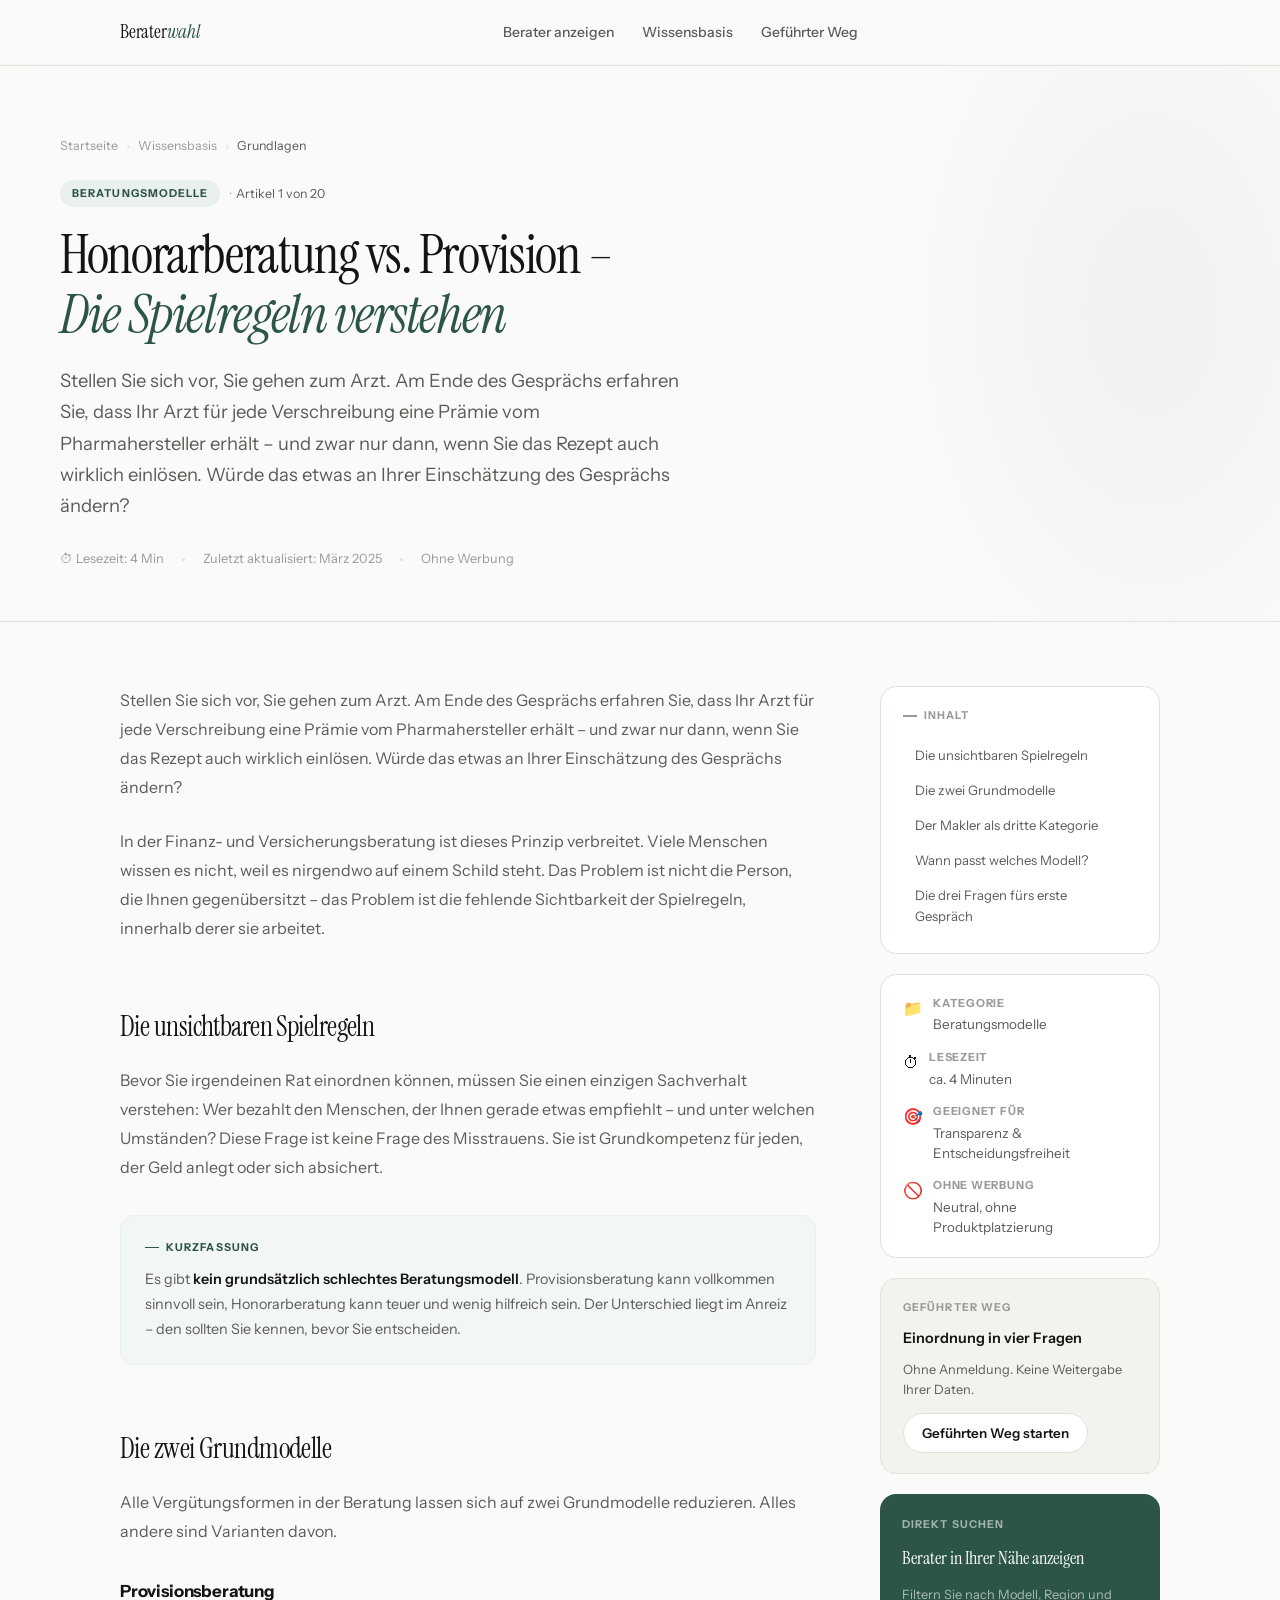
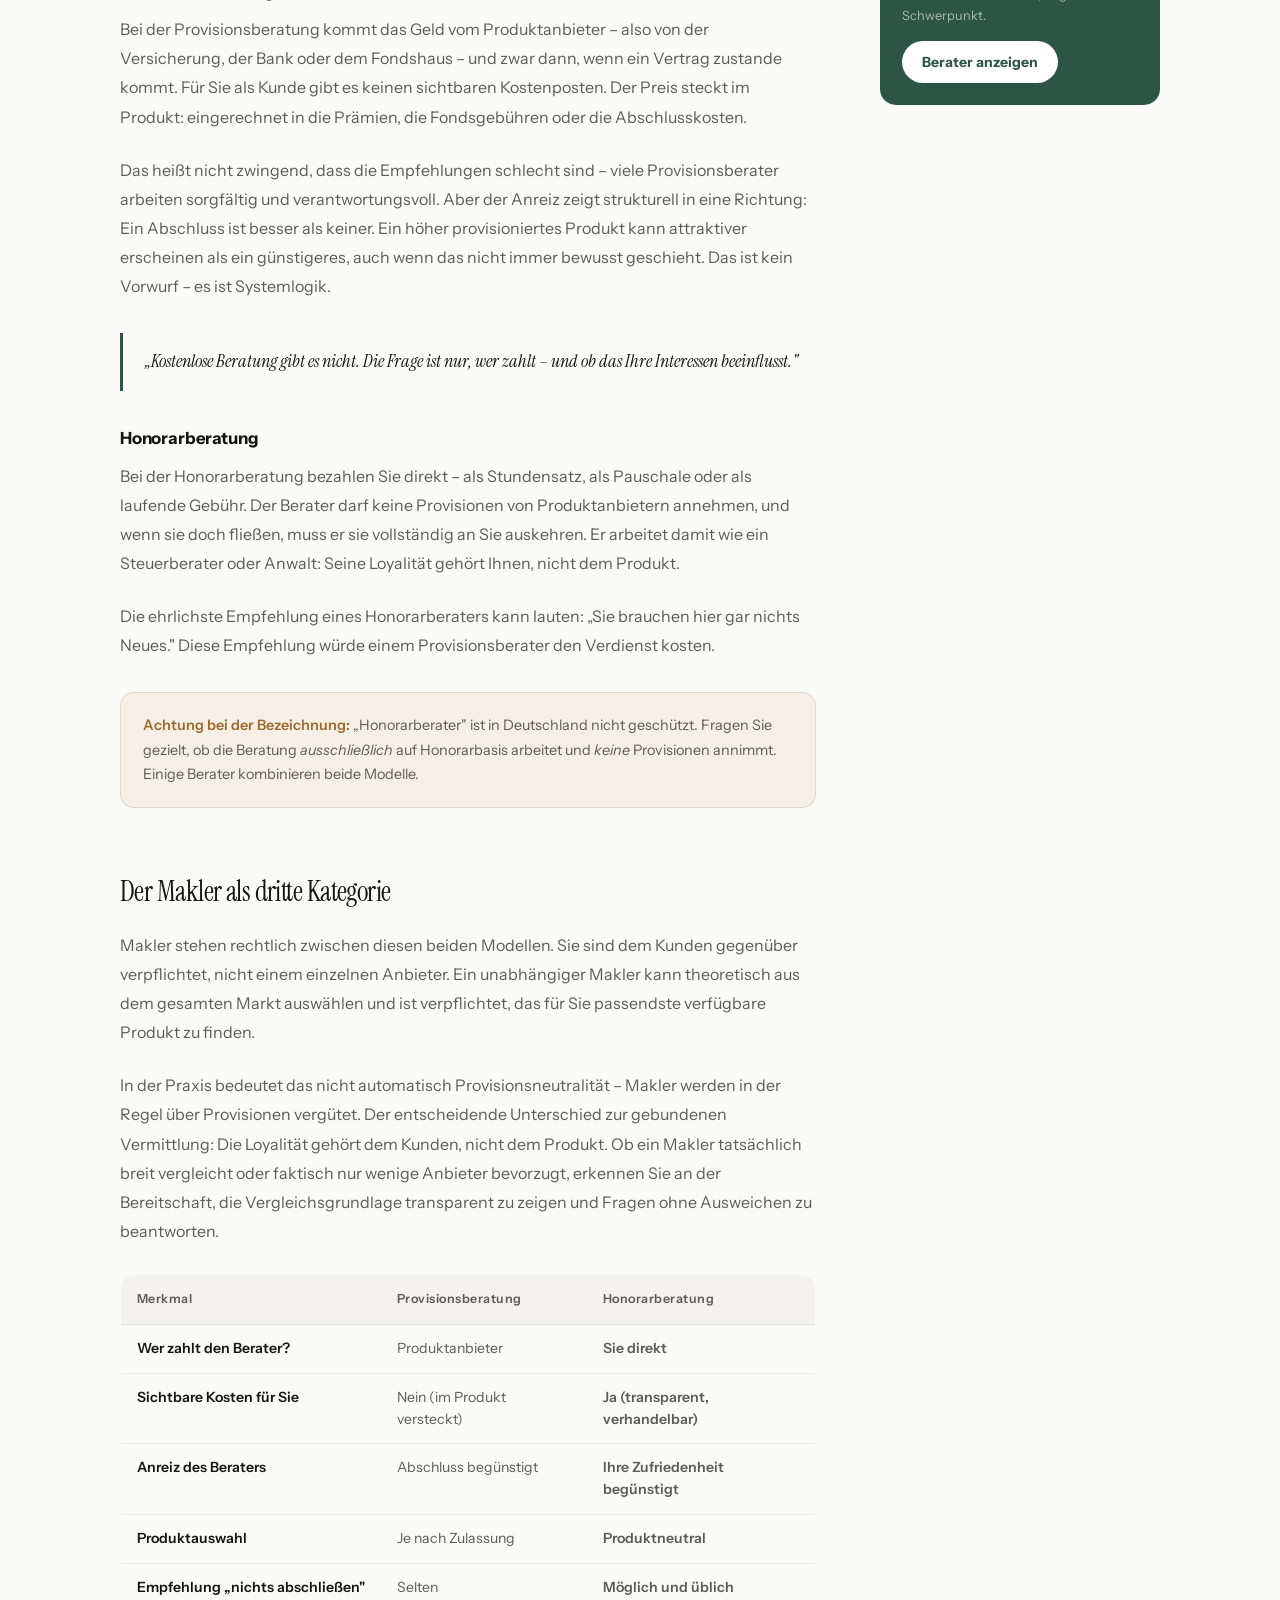
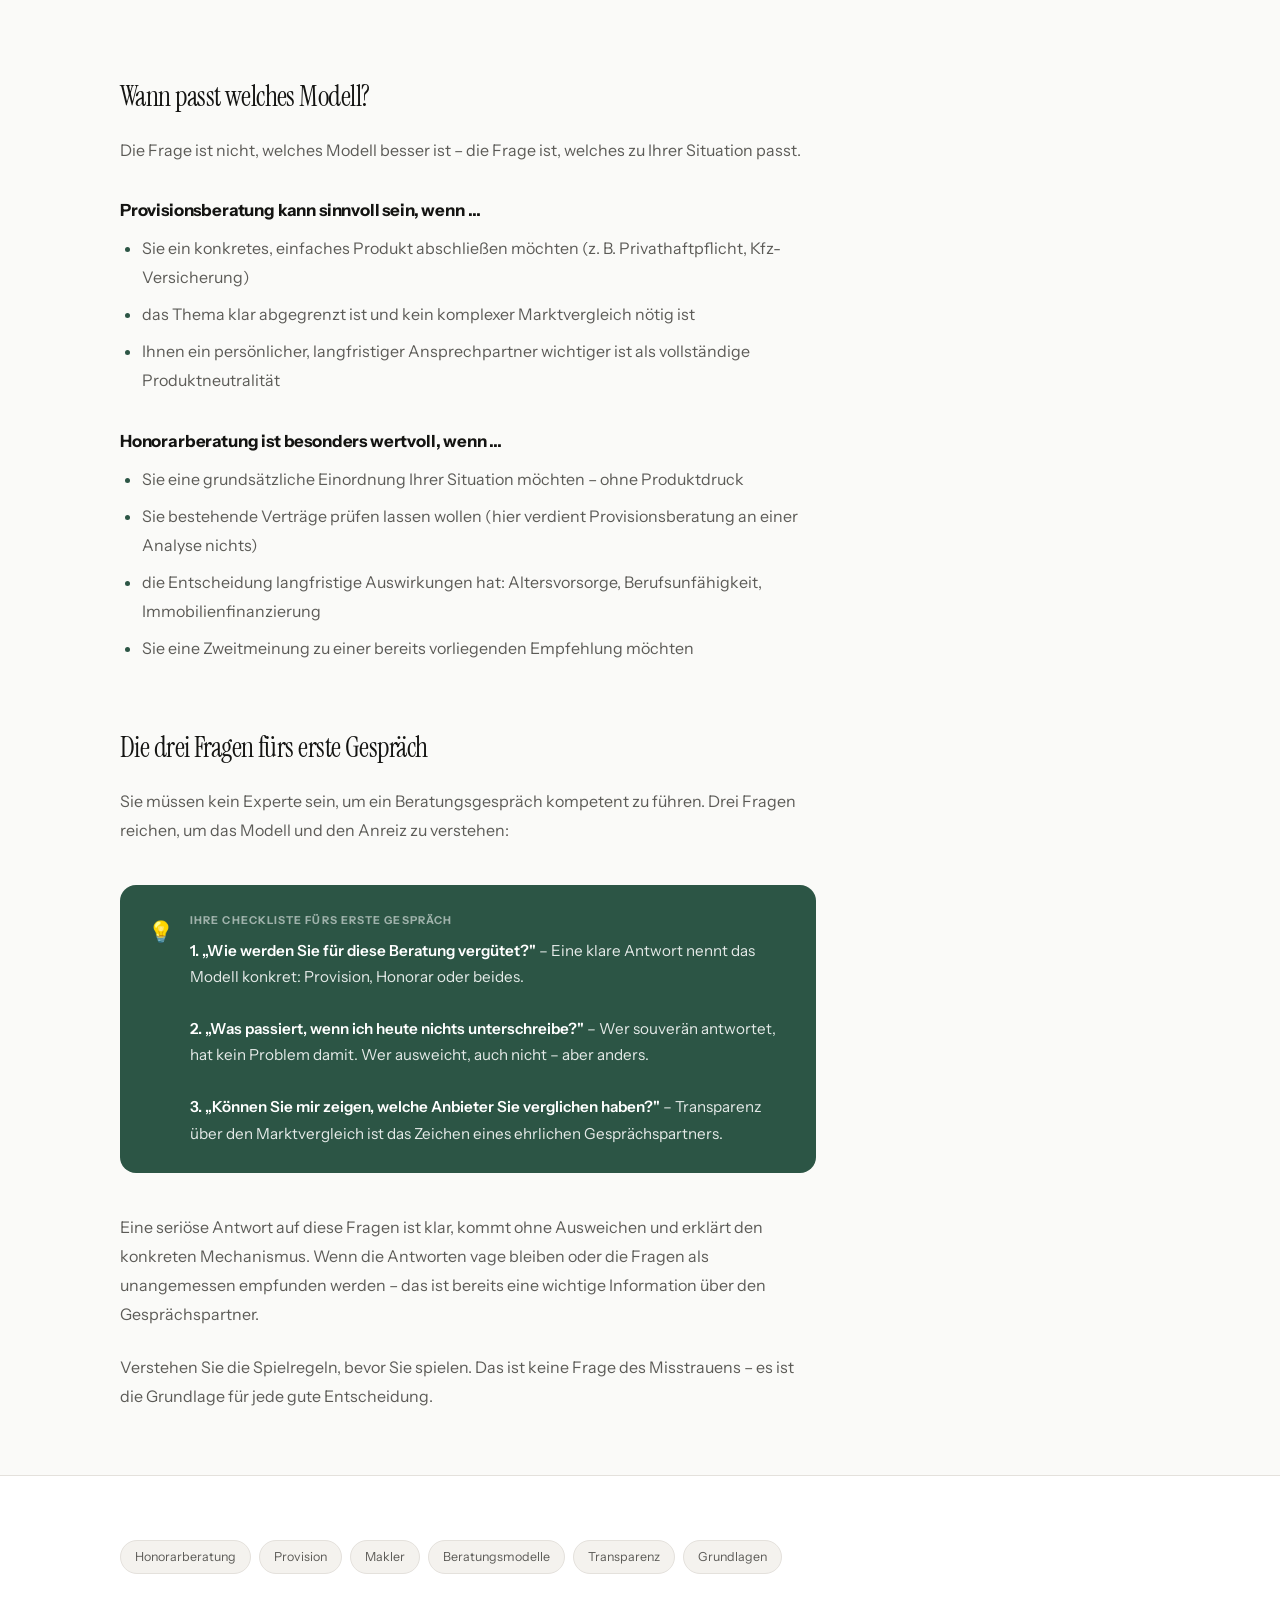
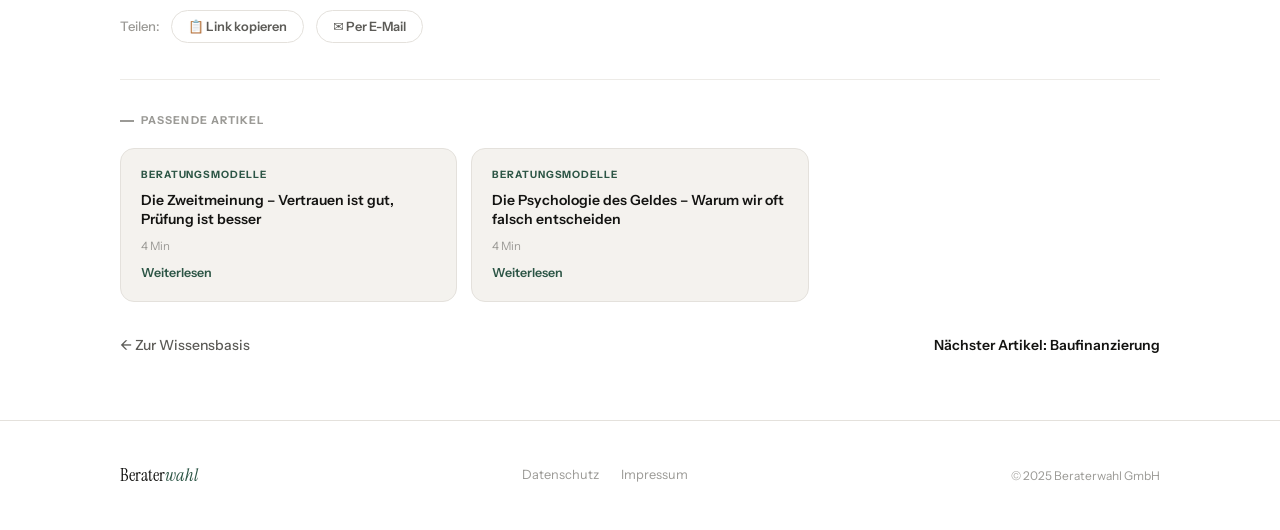
==== article.html @ a9615376 "Add files via upload" ====
<!DOCTYPE html>
<html lang="de">
<head>
<meta charset="UTF-8">
<meta name="viewport" content="width=device-width, initial-scale=1.0">
<title>Honorarberatung vs. Provision – Wissensbasis</title>
<link rel="preconnect" href="https://fonts.googleapis.com">
<link href="https://fonts.googleapis.com/css2?family=Instrument+Sans:ital,wght@0,400;0,500;0,600;0,700;1,400&family=Instrument+Serif:ital@0;1&display=swap" rel="stylesheet">
<style>
:root {
  --bg:#FAFAF8;--white:#FFF;--surface:#F4F2EE;--border:#E4E1DC;--border-l:#EDEBE7;
  --text:#141412;--text-2:#5C5B57;--muted:#9B9A96;--moss:#2C5545;--moss-l:#EAF0ED;--moss-xl:#F2F7F5;
  --amber:#9E6B30;--amber-l:#F6EFE6;--serif:'Instrument Serif',Georgia,serif;--sans:'Instrument Sans',system-ui,sans-serif;
  --px:clamp(20px,5vw,60px);--max:1160px;
}
*,*::before,*::after{box-sizing:border-box;margin:0;padding:0}
html{scroll-behavior:smooth}
body{font-family:var(--sans);background:var(--bg);color:var(--text);font-size:16px;line-height:1.6;-webkit-font-smoothing:antialiased}
a{color:inherit;text-decoration:none}
button{font-family:var(--sans);cursor:pointer}
.wrap{max-width:var(--max);margin:0 auto;padding:0 var(--px)}
.ico{width:1.2em;height:1.2em;display:block}
.nav{position:fixed;top:0;left:0;right:0;z-index:200;background:rgba(250,250,248,.92);backdrop-filter:blur(16px);border-bottom:1px solid transparent;transition:border-color .25s}
.nav.scrolled{border-bottom-color:var(--border)}
.nav-inner{max-width:var(--max);margin:0 auto;padding:0 var(--px);display:flex;align-items:center;justify-content:space-between;height:64px;gap:24px}
.logo{font-family:var(--serif);font-size:1.2rem;font-weight:400;color:var(--text);letter-spacing:-.01em;flex-shrink:0}
.logo em{font-style:italic;color:var(--moss)}
.nav-links{display:flex;gap:28px;list-style:none}
.nav-links a{font-size:.875rem;color:var(--text-2);font-weight:500;transition:color .15s}
.nav-links a:hover{color:var(--text)}
.nav-burger{display:none;flex-direction:column;gap:5px;background:none;border:none;cursor:pointer;padding:4px}
.nav-burger span{display:block;width:22px;height:2px;background:var(--text);border-radius:2px;transition:all .25s}
.nav-burger.open span:nth-child(1){transform:translateY(7px) rotate(45deg)}
.nav-burger.open span:nth-child(2){opacity:0}
.nav-burger.open span:nth-child(3){transform:translateY(-7px) rotate(-45deg)}
.nav-mobile{display:none;position:fixed;top:64px;left:0;right:0;background:var(--white);border-bottom:1px solid var(--border);padding:20px var(--px);z-index:199;flex-direction:column}
.nav-mobile.open{display:flex}
.nav-mobile a{display:block;padding:14px 0;font-size:1rem;font-weight:500;color:var(--text);border-bottom:1px solid var(--border-l)}
.nav-mobile a:last-of-type{border-bottom:none}
@media(max-width:768px){.nav-links{display:none}.nav-burger{display:flex}}
.progress-bar{position:fixed;top:64px;left:0;right:0;z-index:199;height:2px;background:var(--border)}
.progress-fill{height:100%;background:var(--moss);width:0%;transition:width .1s linear}
.art-header{padding-top:calc(64px + clamp(40px,6vw,72px));padding-bottom:clamp(32px,4vw,52px);padding-left:var(--px);padding-right:var(--px);background:var(--bg);border-bottom:1px solid var(--border);position:relative;overflow:hidden}
.art-header::before{content:'';position:absolute;right:-5%;top:-20%;width:50%;height:140%;background:radial-gradient(ellipse 70% 80% at 70% 50%,rgba(44,85,69,.05) 0%,transparent 60%);pointer-events:none}
.art-header-in{max-width:760px}
.breadcrumb{display:flex;align-items:center;gap:8px;font-size:.78rem;color:var(--muted);margin-bottom:24px;flex-wrap:wrap}
.breadcrumb a{color:var(--muted);transition:color .15s}
.breadcrumb a:hover{color:var(--moss)}
.breadcrumb-sep{color:var(--border)}
.breadcrumb-cur{color:var(--text-2)}
.art-cat-row{display:flex;align-items:center;gap:10px;margin-bottom:18px;flex-wrap:wrap}
.art-cat{display:inline-flex;align-items:center;gap:6px;font-size:.68rem;font-weight:700;letter-spacing:.1em;text-transform:uppercase;padding:5px 12px;border-radius:999px;background:var(--moss-l);color:var(--moss)}
.art-series{font-size:.78rem;color:var(--text-2);display:flex;align-items:center;gap:5px}
.art-series::before{content:'·';color:var(--muted)}
.art-header h1{font-family:var(--serif);font-size:clamp(2rem,4.5vw,3.4rem);font-weight:400;line-height:1.1;letter-spacing:-.025em;margin-bottom:20px}
.art-header h1 em{font-style:italic;color:var(--moss)}
.art-header .art-intro{font-size:clamp(1rem,1.5vw,1.15rem);color:var(--text-2);line-height:1.7;max-width:620px;margin-bottom:28px}
.art-meta{display:flex;align-items:center;gap:18px;flex-wrap:wrap}
.art-meta-item{display:flex;align-items:center;gap:6px;font-size:.8rem;color:var(--muted)}
.art-meta-dot{width:3px;height:3px;border-radius:50%;background:var(--border)}
.art-layout{display:grid;grid-template-columns:1fr 280px;gap:clamp(36px,5vw,72px);max-width:var(--max);margin:0 auto;padding:clamp(36px,5vw,64px) var(--px);align-items:start}
.art-body{min-width:0}
.prose{font-size:1rem;line-height:1.82;color:var(--text-2)}
.prose p{margin-bottom:1.5em}
.prose p:last-child{margin-bottom:0}
.prose h2{font-family:var(--serif);font-size:clamp(1.3rem,2.5vw,1.75rem);font-weight:400;color:var(--text);letter-spacing:-.02em;line-height:1.2;margin-top:2.4em;margin-bottom:.8em}
.prose h3{font-size:1.05rem;font-weight:700;color:var(--text);margin-top:1.8em;margin-bottom:.5em;letter-spacing:-.01em}
.prose strong{color:var(--text);font-weight:600}
.prose ul,.prose ol{padding-left:1.4em;margin-bottom:1.5em}
.prose li{margin-bottom:.5em}
.prose li::marker{color:var(--moss)}
.prose blockquote{border-left:3px solid var(--moss);padding:14px 0 14px 22px;margin:2em 0;color:var(--text-2)}
.prose blockquote p{font-family:var(--serif);font-size:1.15rem;font-style:italic;line-height:1.6;margin-bottom:0;color:var(--text)}
.info-box{background:var(--moss-xl);border:1px solid var(--moss-l);border-radius:14px;padding:22px 24px;margin:2em 0}
.info-box-label{font-size:.68rem;font-weight:700;letter-spacing:.1em;text-transform:uppercase;color:var(--moss);margin-bottom:10px;display:flex;align-items:center;gap:7px}
.info-box-label::before{content:'';width:14px;height:1.5px;background:currentColor;display:block}
.info-box p{font-size:.9rem;line-height:1.72;color:var(--text-2);margin-bottom:0}
.info-box strong{color:var(--text)}
.warn-box{background:var(--amber-l);border:1px solid rgba(158,107,48,.18);border-radius:14px;padding:20px 22px;margin:2em 0}
.warn-box p{font-size:.9rem;line-height:1.7;color:var(--text-2);margin-bottom:0}
.warn-box strong{color:var(--amber)}
.compare-table{width:100%;border-collapse:collapse;margin:2em 0;font-size:.88rem;border-radius:14px;overflow:hidden;border:1px solid var(--border)}
.compare-table th{background:var(--surface);padding:13px 16px;font-weight:600;font-size:.78rem;letter-spacing:.04em;text-align:left;color:var(--text-2);border-bottom:1px solid var(--border)}
.compare-table td{padding:13px 16px;border-bottom:1px solid var(--border-l);vertical-align:top;line-height:1.55;color:var(--text-2)}
.compare-table tr:last-child td{border-bottom:none}
.compare-table tr:hover td{background:var(--moss-xl)}
.compare-table td:first-child{font-weight:600;color:var(--text);white-space:nowrap}
.ct-yes{color:var(--moss);font-weight:600}
.ct-no{color:var(--muted)}
.key-takeaway{background:var(--moss);border-radius:16px;padding:26px 28px;margin:2.5em 0;display:flex;gap:16px;align-items:flex-start}
.kt-icon{font-size:1.3rem;flex-shrink:0;margin-top:2px}
.kt-icon .ico{width:20px;height:20px;color:white}
.kt-body{flex:1}
.kt-label{font-size:.68rem;font-weight:700;letter-spacing:.1em;text-transform:uppercase;color:rgba(255,255,255,.55);margin-bottom:7px}
.kt-text{font-size:.95rem;color:rgba(255,255,255,.88);line-height:1.72}
.kt-text strong{color:white}
.art-divider{border:none;border-top:1px solid var(--border-l);margin:2.5em 0}
.art-sidebar{display:flex;flex-direction:column;gap:20px;position:sticky;top:88px}
.toc{background:var(--white);border:1px solid var(--border);border-radius:16px;padding:20px 22px}
.toc-label{font-size:.68rem;font-weight:700;letter-spacing:.1em;text-transform:uppercase;color:var(--muted);margin-bottom:14px;display:flex;align-items:center;gap:7px}
.toc-label::before{content:'';width:14px;height:1.5px;background:currentColor;display:block}
.toc-list{list-style:none;display:flex;flex-direction:column;gap:2px}
.toc-item a{display:block;padding:6px 10px;border-radius:8px;font-size:.82rem;color:var(--text-2);transition:all .15s;border-left:2px solid transparent}
.toc-item a:hover{background:var(--surface);color:var(--moss);border-left-color:var(--moss)}
.toc-item.active a{background:var(--moss-l);color:var(--moss);border-left-color:var(--moss);font-weight:600}
.art-info-card{background:var(--white);border:1px solid var(--border);border-radius:16px;padding:20px 22px;display:flex;flex-direction:column;gap:14px}
.aic-row{display:flex;align-items:flex-start;gap:10px}
.aic-icon{font-size:1rem;flex-shrink:0;margin-top:1px}
.aic-icon .ico{width:16px;height:16px;color:var(--moss)}
.aic-label{font-size:.7rem;font-weight:700;color:var(--muted);text-transform:uppercase;letter-spacing:.07em;margin-bottom:2px}
.aic-val{font-size:.84rem;color:var(--text-2);line-height:1.5}
.sidebar-cta{background:var(--moss);border-radius:16px;padding:22px;display:flex;flex-direction:column;gap:14px}
.scta-label{font-size:.68rem;font-weight:700;letter-spacing:.1em;text-transform:uppercase;color:rgba(255,255,255,.55)}
.scta-title{font-family:var(--serif);font-size:1.15rem;font-weight:400;color:white;line-height:1.25}
.scta-desc{font-size:.8rem;color:rgba(255,255,255,.6);line-height:1.65}
.scta-btn{display:flex;align-items:center;justify-content:center;gap:7px;padding:12px 20px;border-radius:999px;background:white;color:var(--moss);border:none;font-size:.875rem;font-weight:700;cursor:pointer;font-family:var(--sans);transition:all .18s}
.scta-btn:hover{background:rgba(255,255,255,.9);transform:translateY(-1px)}
.sidebar-funnel{background:var(--surface);border:1px solid var(--border);border-radius:16px;padding:20px 22px;display:flex;flex-direction:column;gap:12px}
.sf-tag{font-size:.68rem;font-weight:700;letter-spacing:.1em;text-transform:uppercase;color:var(--muted)}
.sf-title{font-size:.9rem;font-weight:600;color:var(--text);line-height:1.35}
.sf-desc{font-size:.8rem;color:var(--text-2);line-height:1.6}
.sf-btn{display:flex;align-items:center;gap:7px;padding:11px 18px;border-radius:999px;background:var(--white);border:1.5px solid var(--border);color:var(--text);font-size:.84rem;font-weight:600;cursor:pointer;font-family:var(--sans);transition:all .18s}
.sf-btn:hover{border-color:var(--moss);color:var(--moss)}
.art-footer-section{border-top:1px solid var(--border);background:var(--white);padding:clamp(40px,6vw,64px) 0}
.art-tags{display:flex;gap:8px;flex-wrap:wrap;margin-bottom:36px}
.art-tag{padding:6px 14px;border-radius:999px;border:1px solid var(--border);background:var(--surface);font-size:.78rem;color:var(--text-2);cursor:pointer;transition:all .15s}
.art-tag:hover{border-color:var(--moss);color:var(--moss)}
.art-share{display:flex;align-items:center;gap:12px;flex-wrap:wrap;padding-bottom:36px;border-bottom:1px solid var(--border-l)}
.art-share-label{font-size:.82rem;color:var(--muted);font-weight:500}
.share-btn{display:inline-flex;align-items:center;gap:7px;padding:8px 16px;border-radius:999px;border:1.5px solid var(--border);background:var(--white);font-size:.8rem;font-weight:600;color:var(--text-2);cursor:pointer;font-family:var(--sans);transition:all .15s}
.share-btn .ico{width:14px;height:14px;color:var(--text-2)}
.share-btn:hover{border-color:var(--moss);color:var(--moss)}
.related-label{font-size:.68rem;font-weight:700;letter-spacing:.1em;text-transform:uppercase;color:var(--muted);margin-bottom:18px;margin-top:32px;display:flex;align-items:center;gap:7px}
.related-label::before{content:'';width:14px;height:1.5px;background:currentColor;display:block}
.related-grid{display:grid;grid-template-columns:repeat(3,1fr);gap:14px}
.related-card{background:var(--surface);border:1px solid var(--border);border-radius:14px;padding:18px 20px;cursor:pointer;transition:all .2s;display:flex;flex-direction:column;gap:8px}
.related-card:hover{background:var(--white);border-color:rgba(44,85,69,.25);transform:translateY(-2px);box-shadow:0 4px 16px rgba(0,0,0,.06)}
.rc-cat{font-size:.63rem;font-weight:700;letter-spacing:.09em;text-transform:uppercase;color:var(--moss)}
.rc-title{font-size:.875rem;font-weight:600;color:var(--text);line-height:1.35}
.rc-time{font-size:.72rem;color:var(--muted);margin-top:auto}
.rc-read{font-size:.78rem;font-weight:600;color:var(--moss)}
.art-back-row{display:flex;align-items:center;justify-content:space-between;padding-top:32px;flex-wrap:wrap;gap:14px}
.back-link{display:inline-flex;align-items:center;gap:7px;font-size:.875rem;color:var(--text-2);font-weight:500;transition:color .15s}
.back-link:hover{color:var(--moss)}
.next-art{display:inline-flex;align-items:center;gap:7px;font-size:.875rem;font-weight:600;color:var(--text);transition:color .15s}
.next-art:hover{color:var(--moss)}
footer{background:var(--white);border-top:1px solid var(--border);padding:clamp(24px,3.5vw,40px) 0}
footer .wrap{padding:0 var(--px)}
footer .footer-inner{max-width:none;margin:0;padding:0;display:flex;align-items:center;justify-content:space-between;flex-wrap:wrap;gap:14px}
.f-logo{font-family:var(--serif);font-size:1.1rem}
.f-logo em{font-style:italic;color:var(--moss)}
.f-links{display:flex;gap:22px;flex-wrap:wrap}
.f-links a{font-size:.8rem;color:var(--muted);transition:color .15s}
.f-links a:hover{color:var(--text)}
footer small{font-size:.75rem;color:var(--muted)}
@media(max-width:900px){.art-layout{grid-template-columns:1fr}.art-sidebar{position:static}.toc{display:none}}
@media(max-width:600px){.related-grid{grid-template-columns:1fr}.art-header h1{font-size:1.9rem}}
@media(max-width:480px){.compare-table{font-size:.78rem}.compare-table th,.compare-table td{padding:10px 12px}}
.r{opacity:0;transform:translateY(14px);transition:opacity .55s ease,transform .55s ease}
.r.in{opacity:1;transform:none}
::-webkit-scrollbar{width:5px}
::-webkit-scrollbar-track{background:var(--surface)}
::-webkit-scrollbar-thumb{background:var(--border);border-radius:3px}
</style>
</head>
<body>

<div id="app">
<!-- NAV -->
<nav class="nav" id="nav">
  <div class="nav-inner">
    <a href="index.html" class="logo">Berater<em>wahl</em></a>
    <ul class="nav-links">
      <li><a href="berater.html">Berater anzeigen</a></li>
      <li><a href="knowledge.html">Wissensbasis</a></li>
      <li><a href="funnel.html">Geführter Weg</a></li>
    </ul>
    <div class="nav-right">
      <button class="nav-burger" id="burger" onclick="toggleMenu()" aria-label="Menü"><span></span><span></span><span></span></button>
    </div>
  </div>
</nav>
<div class="nav-mobile" id="nav-mobile">
  <a href="berater.html" onclick="closeMenu()">Berater anzeigen</a>
  <a href="knowledge.html" onclick="closeMenu()">Wissensbasis</a>
  <a href="funnel.html" onclick="closeMenu()">Geführter Weg</a>
</div>

<div class="progress-bar"><div class="progress-fill" id="progress"></div></div>

<header class="art-header">
  <div class="art-header-in">
    <nav class="breadcrumb">
      <a href="index.html">Startseite</a>
      <span class="breadcrumb-sep">›</span>
      <a href="knowledge.html">Wissensbasis</a>
      <span class="breadcrumb-sep">›</span>
      <span class="breadcrumb-cur">Grundlagen</span>
    </nav>
    <div class="art-cat-row">
      <span class="art-cat">Grundlagen · Verstehen</span>
      <span class="art-series">Artikel 1 von 20</span>
    </div>
    <h1 class="r">Honorarberatung vs. Provision –<br><em>Die Spielregeln verstehen</em></h1>
    <p class="art-intro r">Die wichtigste Information ist oft unsichtbar: Wie wird die Person bezahlt, die Ihnen gegenübersteht? Diese Frage hilft Ihnen bei der Einordnung.</p>
    <div class="art-meta r">
      <span class="art-meta-item">⏱ Lesezeit: 3,5 Min</span>
      <span class="art-meta-dot"></span>
      <span class="art-meta-item">Zuletzt aktualisiert: März 2025</span>
      <span class="art-meta-dot"></span>
      <span class="art-meta-item">Ohne Werbung</span>
    </div>
  </div>
</header>

<div class="art-layout">
  <article class="art-body">
    <div class="prose"><!-- filled by JS --></div>
  </article>
  <aside class="art-sidebar">
    <div class="toc">
      <div class="toc-label">Inhalt</div>
      <ul class="toc-list"><!-- filled by JS --></ul>
    </div>
    <div class="art-info-card">
      <div class="aic-row"><span class="aic-icon">📁</span><div><div class="aic-label">Kategorie</div><div class="aic-val">Grundlagenwissen</div></div></div>
      <div class="aic-row"><span class="aic-icon">⏱</span><div><div class="aic-label">Lesezeit</div><div class="aic-val">ca. 3,5 Min</div></div></div>
      <div class="aic-row"><span class="aic-icon">🎯</span><div><div class="aic-label">Geeignet für</div><div class="aic-val">Alle, die Beratung zum ersten Mal nutzen</div></div></div>
      <div class="aic-row"><span class="aic-icon">🚫</span><div><div class="aic-label">Ohne Werbung</div><div class="aic-val">Neutral, ohne Produktplatzierung</div></div></div>
    </div>
    <div class="sidebar-funnel">
      <div class="sf-tag">Geführter Weg</div>
      <div class="sf-title">Einordnung in vier Fragen</div>
      <div class="sf-desc">Ohne Anmeldung. Keine Weitergabe Ihrer Daten.</div>
      <a href="funnel.html"><button class="sf-btn">Geführten Weg starten</button></a>
    </div>
    <div class="sidebar-cta">
      <div class="scta-label">Direkt suchen</div>
      <div class="scta-title">Berater in Ihrer Nähe anzeigen</div>
      <div class="scta-desc">Filtern Sie nach Modell, Region und Schwerpunkt.</div>
      <a href="berater.html"><button class="scta-btn">Berater anzeigen</button></a>
    </div>
  </aside>
</div>

<section class="art-footer-section">
  <div class="wrap">
    <div class="art-tags" id="art-tags"></div>
    <div class="art-share">
      <span class="art-share-label">Teilen:</span>
      <button class="share-btn" onclick="navigator.clipboard?.writeText(location.href)">📋 Link kopieren</button>
      <button class="share-btn">✉ Per E-Mail</button>
    </div>
    <div class="related-label">Passende Artikel</div>
    <div class="related-grid" id="related-grid"></div>
    <div class="art-back-row">
      <a href="knowledge.html" class="back-link">← Zur Wissensbasis</a>
      <a href="#" class="next-art" id="next-art-link">Nächster Artikel</a>
    </div>
  </div>
</section>
</div>

<footer>
  <div class="wrap">
    <div class="footer-inner">
      <div class="f-logo">Berater<em>wahl</em></div>
      <div class="f-links">
        <a href="#">Datenschutz</a>
        <a href="#">Impressum</a>
      </div>
      <small>© 2025 Beraterwahl GmbH</small>
    </div>
  </div>
</footer>

<script>
window.ARTICLES = [
  { id: "01", title: "Honorarberatung vs. Provision – Die Spielregeln verstehen", readTime: "ca. 4 Minuten", focus: "Transparenz & Entscheidungsfreiheit", category: "Beratungsmodelle", catStyle: "", seriesLabel: 'Serie „Die Spielregeln" · 1/4', tags: ["Honorarberatung", "Provision", "Makler", "Beratungsmodelle", "Transparenz", "Grundlagen"],
    preview: "Wie wird die Person bezahlt, die Ihnen gegenübersitzt? Diese eine Frage verändert, wie Sie jede Finanz- und Versicherungsberatung einordnen – und welche Fragen Sie stellen sollten.",
    toc: [{ id: "spielregeln", label: "Die unsichtbaren Spielregeln" }, { id: "modelle", label: "Die zwei Grundmodelle" }, { id: "makler", label: "Der Makler als dritte Kategorie" }, { id: "wann", label: "Wann passt welches Modell?" }, { id: "fragen", label: "Die drei Fragen fürs erste Gespräch" }],
    html: `<p>Stellen Sie sich vor, Sie gehen zum Arzt. Am Ende des Gesprächs erfahren Sie, dass Ihr Arzt für jede Verschreibung eine Prämie vom Pharmahersteller erhält – und zwar nur dann, wenn Sie das Rezept auch wirklich einlösen. Würde das etwas an Ihrer Einschätzung des Gesprächs ändern?</p>
<p>In der Finanz- und Versicherungsberatung ist dieses Prinzip verbreitet. Viele Menschen wissen es nicht, weil es nirgendwo auf einem Schild steht. Das Problem ist nicht die Person, die Ihnen gegenübersitzt – das Problem ist die fehlende Sichtbarkeit der Spielregeln, innerhalb derer sie arbeitet.</p>
<h2 id="spielregeln">Die unsichtbaren Spielregeln</h2>
<p>Bevor Sie irgendeinen Rat einordnen können, müssen Sie einen einzigen Sachverhalt verstehen: Wer bezahlt den Menschen, der Ihnen gerade etwas empfiehlt – und unter welchen Umständen? Diese Frage ist keine Frage des Misstrauens. Sie ist Grundkompetenz für jeden, der Geld anlegt oder sich absichert.</p>
<div class="info-box"><div class="info-box-label">Kurzfassung</div><p>Es gibt <strong>kein grundsätzlich schlechtes Beratungsmodell</strong>. Provisionsberatung kann vollkommen sinnvoll sein, Honorarberatung kann teuer und wenig hilfreich sein. Der Unterschied liegt im Anreiz – den sollten Sie kennen, bevor Sie entscheiden.</p></div>
<h2 id="modelle">Die zwei Grundmodelle</h2>
<p>Alle Vergütungsformen in der Beratung lassen sich auf zwei Grundmodelle reduzieren. Alles andere sind Varianten davon.</p>
<h3>Provisionsberatung</h3>
<p>Bei der Provisionsberatung kommt das Geld vom Produktanbieter – also von der Versicherung, der Bank oder dem Fondshaus – und zwar dann, wenn ein Vertrag zustande kommt. Für Sie als Kunde gibt es keinen sichtbaren Kostenposten. Der Preis steckt im Produkt: eingerechnet in die Prämien, die Fondsgebühren oder die Abschlusskosten.</p>
<p>Das heißt nicht zwingend, dass die Empfehlungen schlecht sind – viele Provisionsberater arbeiten sorgfältig und verantwortungsvoll. Aber der Anreiz zeigt strukturell in eine Richtung: Ein Abschluss ist besser als keiner. Ein höher provisioniertes Produkt kann attraktiver erscheinen als ein günstigeres, auch wenn das nicht immer bewusst geschieht. Das ist kein Vorwurf – es ist Systemlogik.</p>
<blockquote><p>„Kostenlose Beratung gibt es nicht. Die Frage ist nur, wer zahlt – und ob das Ihre Interessen beeinflusst."</p></blockquote>
<h3>Honorarberatung</h3>
<p>Bei der Honorarberatung bezahlen Sie direkt – als Stundensatz, als Pauschale oder als laufende Gebühr. Der Berater darf keine Provisionen von Produktanbietern annehmen, und wenn sie doch fließen, muss er sie vollständig an Sie auskehren. Er arbeitet damit wie ein Steuerberater oder Anwalt: Seine Loyalität gehört Ihnen, nicht dem Produkt.</p>
<p>Die ehrlichste Empfehlung eines Honorarberaters kann lauten: „Sie brauchen hier gar nichts Neues." Diese Empfehlung würde einem Provisionsberater den Verdienst kosten.</p>
<div class="warn-box"><p><strong>Achtung bei der Bezeichnung:</strong> „Honorarberater" ist in Deutschland nicht geschützt. Fragen Sie gezielt, ob die Beratung <em>ausschließlich</em> auf Honorarbasis arbeitet und <em>keine</em> Provisionen annimmt. Einige Berater kombinieren beide Modelle.</p></div>
<h2 id="makler">Der Makler als dritte Kategorie</h2>
<p>Makler stehen rechtlich zwischen diesen beiden Modellen. Sie sind dem Kunden gegenüber verpflichtet, nicht einem einzelnen Anbieter. Ein unabhängiger Makler kann theoretisch aus dem gesamten Markt auswählen und ist verpflichtet, das für Sie passendste verfügbare Produkt zu finden.</p>
<p>In der Praxis bedeutet das nicht automatisch Provisionsneutralität – Makler werden in der Regel über Provisionen vergütet. Der entscheidende Unterschied zur gebundenen Vermittlung: Die Loyalität gehört dem Kunden, nicht dem Produkt. Ob ein Makler tatsächlich breit vergleicht oder faktisch nur wenige Anbieter bevorzugt, erkennen Sie an der Bereitschaft, die Vergleichsgrundlage transparent zu zeigen und Fragen ohne Ausweichen zu beantworten.</p>
<table class="compare-table"><thead><tr><th>Merkmal</th><th>Provisionsberatung</th><th>Honorarberatung</th></tr></thead><tbody>
<tr><td>Wer zahlt den Berater?</td><td class="ct-no">Produktanbieter</td><td class="ct-yes">Sie direkt</td></tr>
<tr><td>Sichtbare Kosten für Sie</td><td class="ct-no">Nein (im Produkt versteckt)</td><td class="ct-yes">Ja (transparent, verhandelbar)</td></tr>
<tr><td>Anreiz des Beraters</td><td class="ct-no">Abschluss begünstigt</td><td class="ct-yes">Ihre Zufriedenheit begünstigt</td></tr>
<tr><td>Produktauswahl</td><td>Je nach Zulassung</td><td class="ct-yes">Produktneutral</td></tr>
<tr><td>Empfehlung „nichts abschließen"</td><td class="ct-no">Selten</td><td class="ct-yes">Möglich und üblich</td></tr>
</tbody></table>
<h2 id="wann">Wann passt welches Modell?</h2>
<p>Die Frage ist nicht, welches Modell besser ist – die Frage ist, welches zu Ihrer Situation passt.</p>
<h3>Provisionsberatung kann sinnvoll sein, wenn …</h3>
<ul><li>Sie ein konkretes, einfaches Produkt abschließen möchten (z. B. Privathaftpflicht, Kfz-Versicherung)</li><li>das Thema klar abgegrenzt ist und kein komplexer Marktvergleich nötig ist</li><li>Ihnen ein persönlicher, langfristiger Ansprechpartner wichtiger ist als vollständige Produktneutralität</li></ul>
<h3>Honorarberatung ist besonders wertvoll, wenn …</h3>
<ul><li>Sie eine grundsätzliche Einordnung Ihrer Situation möchten – ohne Produktdruck</li><li>Sie bestehende Verträge prüfen lassen wollen (hier verdient Provisionsberatung an einer Analyse nichts)</li><li>die Entscheidung langfristige Auswirkungen hat: Altersvorsorge, Berufsunfähigkeit, Immobilienfinanzierung</li><li>Sie eine Zweitmeinung zu einer bereits vorliegenden Empfehlung möchten</li></ul>
<h2 id="fragen">Die drei Fragen fürs erste Gespräch</h2>
<p>Sie müssen kein Experte sein, um ein Beratungsgespräch kompetent zu führen. Drei Fragen reichen, um das Modell und den Anreiz zu verstehen:</p>
<div class="key-takeaway"><div class="kt-icon">💡</div><div class="kt-body"><div class="kt-label">Ihre Checkliste fürs erste Gespräch</div><p class="kt-text"><strong>1. „Wie werden Sie für diese Beratung vergütet?"</strong> – Eine klare Antwort nennt das Modell konkret: Provision, Honorar oder beides.<br><br><strong>2. „Was passiert, wenn ich heute nichts unterschreibe?"</strong> – Wer souverän antwortet, hat kein Problem damit. Wer ausweicht, auch nicht – aber anders.<br><br><strong>3. „Können Sie mir zeigen, welche Anbieter Sie verglichen haben?"</strong> – Transparenz über den Marktvergleich ist das Zeichen eines ehrlichen Gesprächspartners.</p></div></div>
<p>Eine seriöse Antwort auf diese Fragen ist klar, kommt ohne Ausweichen und erklärt den konkreten Mechanismus. Wenn die Antworten vage bleiben oder die Fragen als unangemessen empfunden werden – das ist bereits eine wichtige Information über den Gesprächspartner.</p>
<p>Verstehen Sie die Spielregeln, bevor Sie spielen. Das ist keine Frage des Misstrauens – es ist die Grundlage für jede gute Entscheidung.</p>`
  },
  { id: "02", title: "Baufinanzierung – Warum der Zins nicht alles ist", readTime: "ca. 4 Minuten", focus: "Langfristige Sicherheit beim Hauskauf", category: "Immobilien", catStyle: "slate", seriesLabel: null, tags: ["Baufinanzierung", "Zinsbindung", "Sondertilgung", "Immobilien", "Tilgung", "Gesamtkosten"],
    preview: "Der Zinssatz ist nur der Preis für geliehenes Geld. Was eine Baufinanzierung wirklich gut oder gefährlich macht, steckt im Kleingedruckten – und betrifft die nächsten 30 Jahre Ihres Lebens.",
    toc: [{ id: "problem", label: "Das Zins-Missverständnis" }, { id: "zinsbindung", label: "Zinsbindung: Sicherheit vs. Risiko" }, { id: "sondertilgung", label: "Sondertilgung: die wichtigste Klausel" }, { id: "flexibilitaet", label: "Tilgungsflexibilität" }, { id: "gesamtkosten", label: "Die Gesamtkostenrechnung" }, { id: "checkliste", label: "Ihre Checkliste vor der Unterschrift" }],
    html: `<p>In den Medien dreht sich alles um den aktuellen Bestzins. Vergleichsportale werben mit halben Prozentpunkten Unterschied, Headline-Zinsen werden groß präsentiert – und das suggeriert, dass derjenige am besten finanziert, der den niedrigsten Zinssatz gefunden hat. Das ist eine gefährliche Vereinfachung.</p>
<p>Der Zinssatz ist lediglich der Preis für geliehenes Geld. Er sagt Ihnen noch nichts darüber, ob die Finanzierung zu Ihrem Leben passt – heute, in zehn Jahren, wenn Kinder kommen, wenn ein Einkommen wegfällt oder wenn die Zinsen völlig anders aussehen als heute.</p>
<h2 id="problem">Das Zins-Missverständnis</h2>
<p>Eine Baufinanzierung ist kein Mobilfunkvertrag, den man jährlich kündigen kann. Sie ist eine Verpflichtung für die nächsten 25 bis 35 Jahre – und die Bedingungen, die Sie heute verhandeln, bestimmen den Spielraum, den Sie morgen haben. Wer sich beim Abschluss nur auf den Zinssatz konzentriert, übersieht die drei Faktoren, die langfristig viel mehr Gewicht haben: Zinsbindung, Sondertilgungsoption und Tilgungsflexibilität.</p>
<div class="info-box"><div class="info-box-label">Kurzfassung</div><p>Ein guter Zinssatz in einem starren Vertrag ist schlechter als ein leicht höherer Zins in einem flexiblen. <strong>Sicherheit, Flexibilität und Gesamtkosten</strong> entscheiden über die Qualität einer Finanzierung – nicht allein der Headline-Zins.</p></div>
<h2 id="zinsbindung">Zinsbindung: Sicherheit vs. Risiko</h2>
<p>Die Zinsbindung legt fest, wie lange Ihr Zinssatz garantiert gilt. Kurze Bindungen – fünf oder zehn Jahre – locken mit niedrigeren Anfangszinsen. Doch nach Ablauf der Bindung wird zu den dann aktuellen Konditionen neu verhandelt. Das ist ein Risiko, das viele unterschätzen.</p>
<p>Wer 2012 mit einer zehnjährigen Zinsbindung zu unter zwei Prozent finanziert hat und 2022 zur Anschlussfinanzierung musste, erlebte Konditionen von über drei Prozent – auf eine Restschuld, die noch hoch war. Die monatliche Rate stieg spürbar, ohne dass sich am Haus irgendetwas geändert hatte.</p>
<p>Wer langfristig plant und Sicherheit braucht – und das tun die meisten Familien mit einer mittleren Einkommenssituation –, sollte 15 oder 20 Jahre Zinsbindung ernsthaft in Betracht ziehen. Der Aufpreis gegenüber einer kurzen Bindung ist oft kleiner als das Risiko, das man damit vermeidet.</p>
<table class="compare-table"><thead><tr><th>Zinsbindung</th><th>Vorteil</th><th>Risiko</th></tr></thead><tbody>
<tr><td>5–10 Jahre</td><td>Niedrigerer Anfangszins</td><td class="ct-no">Anschlussrisiko bei steigenden Zinsen</td></tr>
<tr><td>15–20 Jahre</td><td class="ct-yes">Planungssicherheit über lange Laufzeit</td><td>Leicht höherer Zins zum Einstieg</td></tr>
<tr><td>Variabler Zins</td><td>Flexibel bei sinkenden Zinsen</td><td class="ct-no">Kein Schutz bei Zinsanstieg</td></tr>
</tbody></table>
<h2 id="sondertilgung">Sondertilgung: die wichtigste Klausel im Kleingedruckten</h2>
<p>Die Sondertilgungsoption erlaubt es Ihnen, jährlich einen bestimmten Prozentsatz des ursprünglichen Darlehensbetrags kostenfrei zusätzlich zurückzuzahlen – also über die vereinbarte monatliche Rate hinaus. Klingt technisch, ist aber einer der wirkungsvollsten Hebel einer Baufinanzierung.</p>
<p>Ein Beispiel: Bei einem Darlehen von 300.000 Euro und fünf Prozent Sondertilgungsoption können Sie jedes Jahr bis zu 15.000 Euro zusätzlich tilgen. Wer das konsequent nutzt – nach einer Erbschaft, einer Prämie oder einem guten Geschäftsjahr –, verkürzt die Laufzeit erheblich und spart dabei tausende Euro Zinsen.</p>
<p>Viele Verträge bieten nur zwei bis drei Prozent, manche gar keine Sondertilgungsoption. <strong>Fünf Prozent des ursprünglichen Darlehensbetrags sollten Mindeststandard sein</strong> – nicht Verhandlungsmasse, die man stillschweigend akzeptiert.</p>
<h2 id="flexibilitaet">Tilgungsflexibilität: wenn das Leben teurer wird</h2>
<p>Moderne Finanzierungsverträge erlauben es, den Tilgungssatz während der Laufzeit innerhalb eines vereinbarten Rahmens zu verändern. Das klingt nach einem Detail – ist aber entscheidend für den Fall, dass Ihre monatliche Belastbarkeit sinkt.</p>
<p>Elternzeit, Jobwechsel, Krankheit, eine unvorhergesehene große Ausgabe: Das Leben entwickelt sich selten geradlinig. Wer die Tilgungsrate nicht anpassen kann, gerät in einer solchen Situation schnell in Rückstand. Wer die Rate vorübergehend senken und später wieder erhöhen kann, hat einen echten Puffer eingebaut.</p>
<div class="warn-box"><p><strong>Wichtig:</strong> Nicht jede Bank bietet Tilgungsflexibilität standardmäßig an. Fragen Sie vor der Unterschrift explizit danach – und lassen Sie sich den Rahmen schriftlich bestätigen.</p></div>
<h2 id="gesamtkosten">Die Gesamtkostenrechnung als Pflichtübung</h2>
<p>Lassen Sie sich vor jedem Abschluss eine vollständige Gesamtkostenrechnung zeigen – nicht nur für die ersten zehn Jahre, sondern bis zur vollständigen Schuldenfreiheit. Erst dann sehen Sie den wahren Preis Ihres Hauses.</p>
<p>Ein Kredit über 300.000 Euro mit einem Prozentpunkt mehr Zins kostet über 25 Jahre rund 40.000 bis 50.000 Euro mehr. Das ist Geld, das Sie nie sehen – weil es in kleinen Monatsraten still verschwindet. Wer nur den Tagesvergleich macht, vergleicht das Falsche.</p>
<h2 id="checkliste">Ihre Checkliste vor der Unterschrift</h2>
<div class="key-takeaway"><div class="kt-icon">🏡</div><div class="kt-body"><div class="kt-label">Diese vier Fragen sollten Sie beantworten können</div><p class="kt-text"><strong>1. Wie lange ist der Zins gebunden – und was passiert danach?</strong> Kennen Sie das Szenario für den Fall, dass die Zinsen in zehn Jahren höher sind als heute.<br><br><strong>2. Wie hoch ist die Sondertilgungsoption?</strong> Mindestens fünf Prozent des ursprünglichen Darlehensbetrags pro Jahr.<br><br><strong>3. Kann ich die Tilgungsrate während der Laufzeit anpassen?</strong> Wenn nein, ist das ein Risiko, das Sie bewusst eingehen.<br><br><strong>4. Wie hoch sind die Gesamtkosten bis zur Schuldenfreiheit?</strong> Nicht nur die monatliche Rate – sondern die Summe aller Zinszahlungen über die gesamte Laufzeit.</p></div></div>
<p>Ein guter Berater hilft Ihnen, diese Fragen nicht nur zu beantworten, sondern verschiedene Szenarien konkret durchzurechnen – damit Sie nicht den günstigsten Zins wählen, sondern die richtige Finanzierung.</p>`
  },
  { id: "03", title: "Berufsunfähigkeit – Die Versicherung für Ihr wertvollstes Gut", readTime: "ca. 4 Minuten", focus: "Existenzsicherung & Fakten-Check", category: "Absicherung", catStyle: "", seriesLabel: null, tags: ["Berufsunfähigkeit", "BU", "Absicherung", "Einkommen", "Gesundheitsfragen", "Arbeitskraft"],
    preview: "Jeder vierte Erwerbstätige wird im Laufe seines Berufslebens berufsunfähig – meist nicht durch Unfall, sondern durch Burnout oder Rückenprobleme. Worauf es bei einem guten Vertrag wirklich ankommt.",
    toc: [{ id: "maschine", label: "Die Maschine im Keller" }, { id: "realitaet", label: "Was die Statistik sagt" }, { id: "vertrag", label: "Was einen guten Vertrag ausmacht" }, { id: "gesundheit", label: "Gesundheitsfragen: die größte Fehlerquelle" }, { id: "timing", label: "Wann abschließen?" }, { id: "checkliste", label: "Ihre Checkliste für den Vertragscheck" }],
    html: `<h2 id="maschine">Die Maschine im Keller</h2>
<p>Stellen Sie sich vor, Sie hätten eine Maschine im Keller, die jeden Monat 3.000 Euro druckt. Zuverlässig, Jahr für Jahr, über Jahrzehnte. Würden Sie diese Maschine versichern? Wahrscheinlich sofort, ohne lange nachzudenken.</p>
<p>Diese Maschine existiert – es ist Ihre Arbeitskraft. Und die meisten Menschen versichern sie nicht.</p>
<h2 id="realitaet">Was die Statistik sagt</h2>
<p>Statistisch gesehen wird jeder vierte Erwerbstätige im Laufe seines Berufslebens mindestens einmal berufsunfähig. Der häufigste Grund sind heute keine Unfälle, sondern psychische Erkrankungen wie Burnout und Depressionen – gefolgt von Erkrankungen des Bewegungsapparats. Unfälle machen nur einen kleinen Teil der Fälle aus.</p>
<p>Wer nach den ersten sechs Wochen Krankheit nicht von einer privaten Berufsunfähigkeitsversicherung aufgefangen wird, erhält – wenn überhaupt – eine gesetzliche Erwerbsminderungsrente. Diese liegt im Durchschnitt unter 1.000 Euro monatlich und setzt voraus, dass man weniger als drei Stunden täglich irgendeiner Tätigkeit nachgehen kann. Nicht dem eigenen Beruf – irgendeiner.</p>
<div class="info-box"><div class="info-box-label">Kurzfassung</div><p>Die BU-Versicherung ist für die meisten Erwerbstätigen <strong>die wichtigste Absicherung nach der Krankenversicherung</strong>. Nicht weil ein Unfall wahrscheinlich ist – sondern weil psychische Erkrankungen und Rückenprobleme es sind.</p></div>
<h2 id="vertrag">Was einen guten Vertrag ausmacht</h2>
<p>Nicht jede BU-Versicherung ist gleich gut. Die entscheidenden Qualitätsmerkmale verstecken sich im Kleingedruckten – und genau dort trennt sich die Spreu vom Weizen.</p>
<h3>Verzicht auf abstrakte Verweisung</h3>
<p>Das ist der wichtigste Punkt überhaupt. Ein schlechter Vertrag erlaubt es dem Versicherer, Sie auf einen anderen Beruf zu verweisen, wenn Sie Ihren eigenen nicht mehr ausüben können – auch wenn dieser andere Beruf weit unter Ihrem Qualifikationsniveau liegt. Ein Chirurg könnte theoretisch auf den Beruf eines Pförtners verwiesen werden. Gute Verträge verzichten vollständig darauf: Wer den zuletzt ausgeübten Beruf zu mindestens 50 Prozent nicht mehr ausüben kann, erhält die Rente – ohne Wenn und Aber.</p>
<h3>Leistungsdynamik</h3>
<p>Die vereinbarte Rente sollte im Leistungsfall jährlich steigen, um zumindest einen Teil der Inflation auszugleichen. Wer heute 2.000 Euro monatlich absichert und erst in zwanzig Jahren berufsunfähig wird, merkt den Unterschied zwischen einer statischen und einer dynamisch wachsenden Rente sehr deutlich. Eine jährliche Steigerung von zwei bis drei Prozent sollte Standard sein.</p>
<h3>Nachversicherungsgarantien</h3>
<p>Diese Klausel erlaubt es Ihnen, den Schutz bei wichtigen Lebensereignissen – Heirat, Geburt eines Kindes, Gehaltserhöhung, Immobilienkauf – ohne erneute Gesundheitsprüfung zu erhöhen. Das ist besonders wertvoll, weil Gesundheitsfragen mit zunehmendem Alter schwieriger und risikoreicher zu beantworten sind.</p>
<table class="compare-table"><thead><tr><th>Merkmal</th><th>Mindeststandard</th><th>Worauf Sie achten sollten</th></tr></thead><tbody>
<tr><td>Abstrakte Verweisung</td><td class="ct-yes">Vollständiger Verzicht</td><td>Im Vertrag explizit ausgeschlossen?</td></tr>
<tr><td>BU-Grad</td><td class="ct-yes">Ab 50 % Berufsunfähigkeit</td><td>Manche Tarife fordern 75 %</td></tr>
<tr><td>Leistungsdynamik</td><td class="ct-yes">2–3 % jährlich im Leistungsfall</td><td>Inflationsausgleich prüfen</td></tr>
<tr><td>Nachversicherung</td><td class="ct-yes">Ohne Gesundheitsprüfung</td><td>Anlässe und Fristen prüfen</td></tr>
<tr><td>Rückwirkende Leistung</td><td class="ct-yes">Ab Beginn der BU</td><td>Nicht erst ab Antragstellung</td></tr>
</tbody></table>
<h2 id="gesundheit">Gesundheitsfragen: die größte Fehlerquelle</h2>
<p>Der größte Fallstrick bei der BU-Absicherung sind nicht die Beiträge – es sind die Gesundheitsfragen im Antrag. Wer hier unvollständig oder ungenau antwortet, riskiert im Leistungsfall die Anfechtung des Vertrags. Die Versicherung zahlt nicht, weil der Antrag fehlerhaft war. Das ist der schlimmste mögliche Ausgang: jahrelang Beiträge gezahlt – und im entscheidenden Moment kein Schutz.</p>
<p>Dieser Fehler passiert oft nicht aus böser Absicht, sondern weil man alte Arztbesuche vergessen hat oder eine Diagnose als „nicht relevant" eingestuft hat. Die Versicherung sieht das möglicherweise anders.</p>
<div class="warn-box"><p><strong>So gehen Sie es richtig an:</strong> Fordern Sie Ihre vollständige Patientenakte bei Ihrer Krankenkasse und Ihren Ärzten an, bevor Sie einen Antrag ausfüllen. Ein erfahrener Berater stellt anonyme Risikovoranfragen bei mehreren Versicherern – so erfahren Sie, zu welchen Konditionen Sie absicherbar sind, bevor ein Antrag Ihrer Akte hinzugefügt wird.</p></div>
<h2 id="timing">Wann abschließen?</h2>
<p>Je jünger und gesünder Sie sind, desto günstiger ist der Beitrag – und desto einfacher ist die Gesundheitsprüfung. Jedes Jahr Warten kostet Geld und erhöht das Risiko, eine neue Vorerkrankung zu entwickeln, die den Abschluss erschwert oder verteuert.</p>
<p>Wer mit 28 Jahren eine BU abschließt, zahlt oft weniger als die Hälfte des Beitrags eines 38-Jährigen – für denselben Schutz. Und wer mit 38 Jahren eine Rückendiagnose in der Akte hat, findet möglicherweise gar keinen Versicherer mehr, der den Rücken mitversichert.</p>
<h2 id="checkliste">Ihre Checkliste für den Vertragscheck</h2>
<div class="key-takeaway"><div class="kt-icon">🛡️</div><div class="kt-body"><div class="kt-label">Fünf Fragen, die jeder BU-Vertrag beantworten muss</div><p class="kt-text"><strong>1. Ist die abstrakte Verweisung vollständig ausgeschlossen?</strong> Wenn nicht, ist es kein guter Vertrag.<br><br><strong>2. Ab welchem BU-Grad leistet der Vertrag?</strong> 50 % ist Standard – alles darüber ist nachteilig.<br><br><strong>3. Steigt die Rente im Leistungsfall jährlich an?</strong> Ohne Dynamik verliert die Rente über die Jahre real an Wert.<br><br><strong>4. Kann ich den Schutz ohne neue Gesundheitsprüfung erhöhen?</strong> Nachversicherungsgarantien sind entscheidend für die Zukunft.<br><br><strong>5. Habe ich alle Gesundheitsfragen vollständig und korrekt beantwortet?</strong> Im Zweifel: Patientenakte anfordern und Berater einschalten.</p></div></div>
<p>Unterschreiben Sie keinen BU-Antrag zwischen Tür und Angel. Diese Entscheidung begleitet Sie möglicherweise dreißig Jahre lang – sie verdient dreißig Minuten sorgfältige Vorbereitung.</p>`
  },
  { id: "04", title: "Altersvorsorge – Warum Zeit wichtiger ist als Timing", readTime: "ca. 4 Minuten", focus: "Strategisches Investieren", category: "Altersvorsorge", catStyle: "", seriesLabel: null, tags: ["Altersvorsorge", "ETF", "Weltportfolio", "Rente", "Zinseszins", "Investieren"],
    preview: "Die gesetzliche Rente wird nicht reichen – das ist kein Geheimnis. Die Frage ist, wie man vorsorgt. Warum klassische Rentenversicherungen oft die falsche Antwort sind und was wirklich funktioniert.",
    toc: [{ id: "problem", label: "Das Problem mit der klassischen Vorsorge" }, { id: "investieren", label: "Investieren statt nur sparen" }, { id: "weltportfolio", label: "Das Prinzip Weltportfolio" }, { id: "zinseszins", label: "Zeit schlägt Timing" }, { id: "bestand", label: "Bestehende Verträge prüfen" }, { id: "checkliste", label: "Ihre Checkliste zur Altersvorsorge" }],
    html: `<p>Die gesetzliche Rente allein wird für die meisten Menschen nicht reichen – das ist kein Geheimnis mehr. Das Umlageverfahren gerät demografisch unter Druck: weniger Einzahler, mehr Empfänger, längere Rentenlaufzeiten. Was daraus folgt, ist keine Katastrophe, aber eine klare Botschaft: Wer im Alter gut leben möchte, muss selbst vorsorgen.</p>
<p>Die Frage ist nicht ob – die Frage ist wie. Und hier liegt das eigentliche Problem.</p>
<h2 id="problem">Das Problem mit der klassischen Vorsorge</h2>
<p>Die häufigste Antwort der Versicherungsindustrie ist eine klassische Rentenversicherung mit garantiertem Zins. Sie klingt sicher, fühlt sich solide an – und ist in vielen Fällen trotzdem nicht die beste Wahl.</p>
<p>Das Problem ist die mangelnde Rendite nach Kosten und nach Inflation. Wer dreißig Jahre lang in ein Produkt einzahlt, das nach Abzug aller Gebühren und der Inflation kaum Kaufkraft erhält, hat technisch gespart – wirtschaftlich aber verloren. Die Garantie, die so beruhigend wirkt, garantiert in Wirklichkeit oft nur den nominalen Betrag – nicht seine Kaufkraft.</p>
<div class="info-box"><div class="info-box-label">Kurzfassung</div><p>Wer heute vorsorgt, muss <strong>investieren, nicht nur sparen</strong>. Der Unterschied: Sparen erhält den nominalen Betrag. Investieren schützt und mehrt die Kaufkraft – über lange Zeiträume mit hoher Verlässlichkeit.</p></div>
<h2 id="investieren">Investieren statt nur sparen</h2>
<p>Der effektivste Weg für die breite Bevölkerung sind breit gestreute Indexfonds, sogenannte ETFs. Sie bilden die gesamte Weltwirtschaft oder große Teile davon ab, sind kostengünstig, transparent und ermöglichen eine direkte Beteiligung an der langfristigen wirtschaftlichen Entwicklung.</p>
<p>Ein ETF auf den MSCI World beispielsweise enthält Anteile an über 1.500 Unternehmen aus 23 Ländern. Kein Fondsmanager, keine Prognosen, keine versteckten Gebühren für aktives Management. Die jährlichen Kosten liegen oft unter 0,2 Prozent – verglichen mit 1,5 bis 3 Prozent bei aktiv gemanagten Fonds oder klassischen Rentenversicherungen.</p>
<h2 id="weltportfolio">Das Prinzip Weltportfolio</h2>
<p>Anstatt auf einzelne Unternehmen oder Branchen zu wetten, investieren Sie in tausende Unternehmen gleichzeitig. Fällt ein Unternehmen aus, fällt es kaum ins Gewicht. Wächst die Weltwirtschaft insgesamt, wächst Ihr Vermögen mit.</p>
<p>Über einen rollierenden Zeitraum von 15 Jahren hat der globale Aktienmarkt historisch noch nie eine negative Rendite erzielt. Das bedeutet nicht, dass es kurzfristig keine Schwankungen gibt – die gibt es, und sie können erheblich sein. Aber wer einen langen Anlagehorizont hat und die Nerven behält, hat historisch betrachtet immer profitiert.</p>
<table class="compare-table"><thead><tr><th>Anlageform</th><th>Ø Rendite nach Kosten</th><th>Inflationsschutz</th></tr></thead><tbody>
<tr><td>Tagesgeld / Festgeld</td><td class="ct-no">0–2 %</td><td class="ct-no">Gering bis keiner</td></tr>
<tr><td>Klassische Rentenversicherung</td><td class="ct-no">1–2 % nach Kosten</td><td class="ct-no">Kaum</td></tr>
<tr><td>Aktiv gemanagter Fonds</td><td>3–5 % (nach hohen Kosten)</td><td>Ja, teilweise</td></tr>
<tr><td>ETF-Weltportfolio</td><td class="ct-yes">5–7 % historisch</td><td class="ct-yes">Ja, strukturell</td></tr>
</tbody></table>
<h2 id="zinseszins">Zeit schlägt Timing</h2>
<p>Der häufigste Fehler ist das Warten auf den richtigen Zeitpunkt. „Ich starte, wenn die Kurse günstiger sind." Wer das denkt, wartet oft jahrelang und verliert dabei den wertvollsten Rohstoff der Altersvorsorge: Zeit.</p>
<p>Der Zinseszins – der Effekt, dass Erträge selbst wieder Erträge erwirtschaften – entfaltet seine Wirkung nur dann vollständig, wenn Sie früh und regelmäßig investieren. Ein konkretes Beispiel:</p>
<div class="info-box"><div class="info-box-label">Der Zinseszins in Zahlen</div><p>Person A beginnt mit 30 Jahren und investiert 300 € monatlich bei 6 % Jahresrendite. Mit 67 hat sie <strong>ca. 525.000 €</strong> angespart.<br><br>Person B beginnt erst mit 40 Jahren und investiert 500 € monatlich – also mehr. Mit 67 hat sie <strong>ca. 380.000 €</strong> angespart.<br><br>Person A hat weniger eingezahlt – und trotzdem 145.000 € mehr. Der Unterschied ist ausschließlich die Zeit.</p></div>
<h2 id="bestand">Bestehende Verträge prüfen</h2>
<p>Wenn Sie bereits eine Rentenversicherung besitzen, lohnt sich ein nüchterner Blick auf die Gesamtkostenquote. Liegen die jährlichen Kosten über 1,5 Prozent, fressen die Gebühren einen erheblichen Teil der möglichen Rendite auf – Jahr für Jahr, über Jahrzehnte.</p>
<p>Ein Wechsel in kostengünstigere Anlagemodelle kann Ihre spätere Rente spürbar verbessern – auch wenn die alte Versicherung bereits Jahre läuft. Lassen Sie das von einem unabhängigen Berater durchrechnen, bevor Sie eine Entscheidung treffen. Manchmal lohnt sich das Fortführen, manchmal nicht – aber die Antwort sollte auf Zahlen basieren, nicht auf dem Bauchgefühl.</p>
<div class="warn-box"><p><strong>Achtung bei fondsgebundenen Rentenversicherungen:</strong> Auch wenn das Produkt „ETF" im Namen trägt, können die Gesamtkosten hoch sein. Schauen Sie auf die Effektivkostenquote im Produktinformationsblatt – nicht nur auf die Fondskosten.</p></div>
<h2 id="checkliste">Ihre Checkliste zur Altersvorsorge</h2>
<div class="key-takeaway"><div class="kt-icon">📈</div><div class="kt-body"><div class="kt-label">Vier Fragen, die Sie heute beantworten sollten</div><p class="kt-text"><strong>1. Wie groß ist meine Rentenlücke?</strong> Holen Sie Ihre Deutsche Rentenversicherungs-Auskunft und vergleichen Sie die prognostizierte Rente mit Ihrem heutigen Nettoeinkommen.<br><br><strong>2. Was kostet meine aktuelle Altersvorsorge wirklich?</strong> Suchen Sie die Effektivkostenquote in Ihren Vertragsunterlagen. Alles über 1,5 % verdient einen zweiten Blick.<br><br><strong>3. Wie viel Zeit habe ich noch bis zur Rente?</strong> Je mehr Zeit, desto mehr kann der Zinseszins für Sie arbeiten – und desto weniger müssen Sie monatlich einzahlen.<br><br><strong>4. Investiere ich oder spare ich nur?</strong> Tagesgeld und Festgeld sind kein Ersatz für eine Altersvorsorge. Sie sichern Liquidität – aber keine Kaufkraft.</p></div></div>
<p>Altersvorsorge ist kein Thema für später. Sie ist ein Thema für heute – weil jedes Jahr, das vergeht, den Zinseszins verkürzt und die monatliche Rate erhöht, die Sie später brauchen, um dasselbe Ziel zu erreichen.</p>`
  },
  { id: "05", title: "Die Zweitmeinung – Vertrauen ist gut, Prüfung ist besser", readTime: "ca. 4 Minuten", focus: "Validierung & Seelenfrieden", category: "Beratungsmodelle", catStyle: "", seriesLabel: 'Serie „Die Spielregeln" · 2/4', tags: ["Zweitmeinung", "Vertragscheck", "Beratungsmodelle", "Überprüfung", "Lebensveränderung"],
    preview: "Verträge in der Schublade, bei denen Sie nicht mehr wissen, warum Sie sie abgeschlossen haben? Eine Zweitmeinung ist kein Misstrauensvotum – sie ist professionelle Sorgfalt. Wann sie sich lohnt und was sie prüft.",
    toc: [{ id: "schublade", label: "Die Schublade voller Fragezeichen" }, { id: "was", label: "Was eine Zweitmeinung prüft" }, { id: "bedarf", label: "1. Bedarf" }, { id: "preis", label: "2. Preis-Leistung" }, { id: "struktur", label: "3. Struktur" }, { id: "wann", label: "Wann lohnt es sich besonders?" }, { id: "checkliste", label: "Ihre Checkliste zur Vertragsprüfung" }],
    html: `<p>Haben Sie Verträge in der Schublade, bei denen Sie nicht mehr genau wissen, warum Sie sie abgeschlossen haben? Versicherungen, die ein Bekannter empfohlen hat, Rentenverträge aus dem ersten Berufsjahr, eine Lebensversicherung, die irgendwann mal „wichtig" war? Das geht den meisten Menschen so.</p>
<p>Die Verträge laufen weiter, die Beiträge werden per Lastschrift abgebucht – und irgendwann fragt man sich, ob das alles noch stimmt. Meistens ist die Antwort: teilweise.</p>
<h2 id="schublade">Die Schublade voller Fragezeichen</h2>
<p>Eine Zweitmeinung ist kein Misstrauensvotum gegen den ursprünglichen Berater. Sie ist das, was in der Medizin längst Standard ist: eine zweite professionelle Einschätzung, wenn es um wichtige Entscheidungen geht. In der Finanzberatung ist diese Kultur noch nicht selbstverständlich – aber sie würde vielen Menschen erheblich viel Geld sparen.</p>
<p>Der entscheidende Unterschied zur ersten Beratung: Ein guter Zweitmeinungsberater arbeitet auf Honorarbasis. Er hat kein Interesse daran, Ihnen neue Produkte zu verkaufen. Sein einziges Interesse ist eine ehrliche Analyse – und das ist genau das, was Sie brauchen.</p>
<div class="info-box"><div class="info-box-label">Kurzfassung</div><p>Eine Zweitmeinung prüft drei Dinge: ob Sie den <strong>richtigen Schutz</strong> haben, ob Sie dafür den <strong>richtigen Preis</strong> zahlen, und ob Ihre Absicherung noch zu Ihrer <strong>aktuellen Lebenssituation</strong> passt.</p></div>
<h2 id="was">Was eine Zweitmeinung prüft</h2>
<p>Ein unabhängiger Experte mit einem frischen Blick auf Ihre Unterlagen schaut systematisch auf drei Dimensionen.</p>
<h2 id="bedarf">1. Bedarf: Brauchen Sie das noch?</h2>
<p>Lebensumstände ändern sich – Verträge nicht automatisch. Eine Risikolebensversicherung macht Sinn, wenn Sie kleine Kinder haben und gemeinsam einen Kredit tragen. Wenn beides entfällt, ist die Frage berechtigt, ob der Vertrag noch passt.</p>
<p>Ein Riester-Vertrag war für einen verheirateten Angestellten mit Kindern und mittlerem Einkommen jahrelang attraktiv. Wer inzwischen selbstständig ist, gut verdient oder keine Kinder mehr im Haushalt hat, sollte prüfen, ob der Vertrag in seiner aktuellen Form noch sinnvoll ist – oder ob die eingezahlten Beiträge besser woanders arbeiten würden.</p>
<h2 id="preis">2. Preis-Leistung: Zahlen Sie zu viel?</h2>
<p>Der Markt entwickelt sich ständig weiter. Tarife, die vor zehn Jahren modern und wettbewerbsfähig waren, können heute in Leistungsumfang und Preis deutlich überholt sein. Manchmal lässt sich der gleiche Schutz – oder ein besserer – für die Hälfte des bisherigen Beitrags abschließen.</p>
<p>Das ist bei älteren Privathaftpflicht-, Kranken- und BU-Verträgen keine Ausnahme, sondern die Regel. Versicherungsprodukte haben sich in den letzten zehn Jahren erheblich verbessert – wer nie nachgeschaut hat, zahlt möglicherweise für einen Standard von vorgestern.</p>
<table class="compare-table"><thead><tr><th>Versicherungsart</th><th>Typische Verbesserung moderner Tarife</th></tr></thead><tbody>
<tr><td>Privathaftpflicht</td><td class="ct-yes">Grobe Fahrlässigkeit, Forderungsausfall, höhere Deckungssummen</td></tr>
<tr><td>Berufsunfähigkeit</td><td class="ct-yes">Verzicht auf abstrakte Verweisung, bessere Nachversicherung</td></tr>
<tr><td>Krankenversicherung</td><td class="ct-yes">Erweiterte Leistungen, günstigere Wahltarife</td></tr>
<tr><td>Risikolebensversicherung</td><td class="ct-yes">Deutlich niedrigere Prämien durch verbesserte Kalkulation</td></tr>
</tbody></table>
<h2 id="struktur">3. Struktur: Passt die Gewichtung noch?</h2>
<p>Passen Ihre Kapitalanlagen noch zu Ihrer aktuellen Risikoneigung und Lebenssituation? Was für einen 35-Jährigen mit langem Anlagehorizont sinnvoll war, kann für einen 55-Jährigen falsch gewichtet sein.</p>
<p>Wer zehn Jahre vor der Rente immer noch vollständig in Aktienfonds investiert ist, hat möglicherweise zu viel Risiko im Portfolio. Umgekehrt: Wer mit 35 Jahren ausschließlich in Tagesgeld und Lebensversicherungen anlegt, verschenkt Rendite, die der Zinseszins über die nächsten dreißig Jahre vervielfachen würde.</p>
<h2 id="wann">Wann lohnt es sich besonders?</h2>
<p>Immer dann, wenn sich Ihr Leben grundlegend verändert, ist eine Prüfung der bestehenden Verträge sinnvoll. Die wichtigsten Auslöser:</p>
<ul><li><strong>Heirat oder Scheidung:</strong> Wer ist begünstigt, wer ist mitversichert, wer haftet für was?</li><li><strong>Geburt eines Kindes:</strong> Neue Absicherungsbedarfe, neue steuerliche Möglichkeiten.</li><li><strong>Jobwechsel oder Gehaltssprung:</strong> Passt der Schutz noch zum neuen Einkommen?</li><li><strong>Immobilienkauf:</strong> Welche Versicherungen werden dadurch notwendig, welche überflüssig?</li><li><strong>Erbschaft oder größere Schenkung:</strong> Verändertes Vermögen braucht veränderte Struktur.</li><li><strong>Kind verlässt das Haus:</strong> Manche Verträge laufen weiter, obwohl der Anlass entfallen ist.</li></ul>
<div class="warn-box"><p><strong>Wichtig:</strong> Ein guter Zweitmeinungsberater wird Sie nicht zum Wechsel drängen. Im besten Fall lautet das Ergebnis: Alles passt gut. Auch das ist ein wertvolles Ergebnis – es gibt Ihnen Sicherheit, die kein Marketing ersetzen kann.</p></div>
<h2 id="checkliste">Ihre Checkliste zur Vertragsprüfung</h2>
<div class="key-takeaway"><div class="kt-icon">🔍</div><div class="kt-body"><div class="kt-label">Vier Fragen für Ihre nächste Vertragsprüfung</div><p class="kt-text"><strong>1. Wann haben Sie Ihre Verträge zuletzt aktiv geprüft?</strong> Wenn die Antwort „vor mehr als drei Jahren" lautet, ist es Zeit.<br><br><strong>2. Hat sich Ihre Lebenssituation seitdem verändert?</strong> Heirat, Kind, Jobwechsel, Immobilie, Erbschaft – jedes dieser Ereignisse ist ein Auslöser.<br><br><strong>3. Wissen Sie, was Ihre Verträge im Leistungsfall konkret zahlen?</strong> Nicht nur wie hoch der Beitrag ist – sondern was Sie im Ernstfall bekommen.<br><br><strong>4. Haben Sie einen unabhängigen Berater, der keine Provision verdient, wenn Sie nichts ändern?</strong> Das ist die Grundvoraussetzung für eine echte Zweitmeinung.</p></div></div>
<p>Eine Zweitmeinung kostet Zeit und manchmal ein Honorar. Beides ist gut investiert – denn was sie aufdeckt, ist in vielen Fällen mehr wert als das, was sie kostet.</p>`
  },
  { id: "06", title: "Das Eigenkapital-Mysterium – Wie viel ist wirklich nötig?", readTime: "ca. 4 Minuten", focus: "Realitätscheck & Planungssicherheit", category: "Immobilien", catStyle: "slate", seriesLabel: null, tags: ["Eigenkapital", "Immobilien", "Hauskauf", "Baufinanzierung", "Kaufnebenkosten", "100-Prozent-Finanzierung"],
    preview: "20 Prozent Eigenkapital – diese Faustregel kursiert überall. Die Wahrheit ist differenzierter. Was wirklich als Minimum gilt, was Banken heute finanzieren und worauf es bei der Planung wirklich ankommt.",
    toc: [{ id: "faustregel", label: "Die 20-Prozent-Faustregel" }, { id: "nebenkosten", label: "Die harte Grenze: Kaufnebenkosten" }, { id: "vollfinanzierung", label: "100-Prozent-Finanzierung: Chance oder Risiko?" }, { id: "eigenkapital", label: "Was mehr Eigenkapital wirklich bringt" }, { id: "haushaltsrechnung", label: "Die ehrliche Haushaltsrechnung" }, { id: "checkliste", label: "Ihre Checkliste vor dem Kauf" }],
    html: `<p>Wer sich ernsthaft mit dem Kauf einer Immobilie beschäftigt, stößt früh auf die Eigenkapitalfrage. Lange galt die Faustregel: 20 Prozent des Kaufpreises sollten auf dem Konto liegen, dazu kommen die Kaufnebenkosten. Diese Faustregel ist weder immer richtig noch immer nötig – aber vollständig ignorieren sollte man sie auch nicht.</p>
<p>Die Wahrheit ist differenzierter als jede einfache Zahl. Und sie beginnt mit einem Unterschied, den viele nicht kennen: dem Unterschied zwischen dem, was Banken finanzieren – und dem, was sie nicht finanzieren.</p>
<h2 id="faustregel">Die 20-Prozent-Faustregel – woher kommt sie?</h2>
<p>Die Faustregel stammt aus einer Zeit, in der Banken standardmäßig bis zu 80 Prozent des Kaufpreises finanzierten. Die restlichen 20 Prozent plus Nebenkosten mussten Käufer selbst mitbringen. Heute ist das flexibler – aber die Logik dahinter ist nicht verschwunden: Je mehr Eigenkapital, desto weniger Risiko für die Bank, desto besser die Konditionen für Sie.</p>
<div class="info-box"><div class="info-box-label">Kurzfassung</div><p>Es gibt <strong>keine universelle Eigenkapitalquote</strong>, die für jeden stimmt. Was es gibt, ist eine harte Grenze, die fast niemand umgehen kann – und eine weiche Grenze, die von Ihrer persönlichen Situation abhängt.</p></div>
<h2 id="nebenkosten">Die harte Grenze: Kaufnebenkosten</h2>
<p>Was tatsächlich fast immer zwingend aus eigener Tasche bezahlt werden muss, sind die Kaufnebenkosten. Sie bestehen aus drei Teilen:</p>
<ul><li><strong>Grunderwerbsteuer:</strong> Je nach Bundesland zwischen 3,5 % (Bayern, Sachsen) und 6,5 % (Schleswig-Holstein, Thüringen, Nordrhein-Westfalen) des Kaufpreises.</li><li><strong>Notar- und Grundbuchkosten:</strong> In der Regel 1,5 bis 2 % des Kaufpreises.</li><li><strong>Maklerprovision:</strong> Falls ein Makler beteiligt ist, maximal 3,57 % – seit 2020 geteilt zwischen Käufer und Verkäufer.</li></ul>
<p>In der Summe macht das je nach Bundesland und Situation <strong>7 bis 12 Prozent des Kaufpreises</strong> aus – und diese Kosten finanziert kaum eine Bank mit. Das bedeutet konkret:</p>
<table class="compare-table"><thead><tr><th>Kaufpreis</th><th>Nebenkosten (ca. 10 %)</th><th>Minimum Eigenkapital</th></tr></thead><tbody>
<tr><td>300.000 €</td><td>30.000 €</td><td class="ct-no">30.000 € (nur Nebenkosten)</td></tr>
<tr><td>400.000 €</td><td>40.000 €</td><td class="ct-no">40.000 € (nur Nebenkosten)</td></tr>
<tr><td>500.000 €</td><td>50.000 €</td><td class="ct-no">50.000 € (nur Nebenkosten)</td></tr>
</tbody></table>
<h2 id="vollfinanzierung">100-Prozent-Finanzierung: Chance oder Risiko?</h2>
<p>Banken finanzieren heute durchaus den vollen Kaufpreis – also ohne Eigenkapital für das Objekt selbst –, wenn das Einkommen stabil und ausreichend hoch ist und die Bonität stimmt. Das klingt attraktiv, hat aber zwei konkrete Nachteile.</p>
<p>Erstens: Der Zinsaufschlag. Eine 100-Prozent-Finanzierung kostet in der Regel 0,3 bis 0,6 Prozentpunkte mehr Zinsen als eine Finanzierung mit 20 Prozent Eigenkapital. Das klingt wenig – aber über 25 Jahre auf 400.000 Euro bedeutet das schnell 30.000 bis 50.000 Euro Mehrkosten.</p>
<p>Zweitens: Das Puffer-Problem. Wer ohne Eigenkapital finanziert, hängt vollständig am laufenden Einkommen. Fällt ein Einkommen weg – durch Krankheit, Jobverlust oder Trennung –, gibt es keinen Puffer. Das Haus ist die einzige Sicherheit, und die lässt sich nicht schnell liquidieren.</p>
<div class="warn-box"><p><strong>Wichtig:</strong> Eine 100-Prozent-Finanzierung ist kein Fehler – aber sie setzt voraus, dass das Einkommen sehr stabil ist, ein Notgroschen von mindestens drei bis sechs Monatsgehältern separat vorhanden bleibt und die monatliche Rate auch bei einem temporären Einkommensausfall noch tragbar ist.</p></div>
<h2 id="eigenkapital">Was mehr Eigenkapital wirklich bringt</h2>
<p>Jeder Euro Eigenkapital, den Sie einbringen, arbeitet auf zwei Wegen für Sie: Er reduziert die Darlehenssumme – und er verbessert den Zinssatz, weil die Bank ein geringeres Risiko trägt.</p>
<p>Ein konkretes Beispiel: Bei einem Kaufpreis von 400.000 Euro und 20 Prozent Eigenkapital (80.000 Euro) finanzieren Sie 320.000 Euro. Bei einem Zinssatz von 3,5 Prozent zahlen Sie über 25 Jahre rund 148.000 Euro Zinsen. Ohne Eigenkapital, bei 3,8 Prozent auf 400.000 Euro, zahlen Sie rund 220.000 Euro Zinsen. Der Unterschied: 72.000 Euro – allein durch das Eigenkapital.</p>
<h2 id="haushaltsrechnung">Die ehrliche Haushaltsrechnung</h2>
<p>Die entscheidende Frage ist nicht, wie viel Eigenkapital Sie haben. Die entscheidende Frage ist, wie viel monatliche Rate Ihr Haushalt dauerhaft tragen kann – ohne auf Puffer zu verzichten und ohne dass ein einzelnes Ereignis die gesamte Konstruktion gefährdet.</p>
<p>Eine ehrliche Haushaltsrechnung sieht so aus: Nettoeinkommen minus monatliche Rate, minus laufende Nebenkosten der Immobilie (Strom, Heizung, Grundsteuer, Versicherung), minus Rücklage für Instandhaltung (mindestens 1 Euro pro Quadratmeter und Monat), minus normale Lebenshaltungskosten. Was übrig bleibt, ist Ihr tatsächlicher Puffer.</p>
<h2 id="checkliste">Ihre Checkliste vor dem Kauf</h2>
<div class="key-takeaway"><div class="kt-icon">🏡</div><div class="kt-body"><div class="kt-label">Vier Fragen, bevor Sie ein Gebot abgeben</div><p class="kt-text"><strong>1. Haben Sie die Kaufnebenkosten vollständig liquide?</strong> Grunderwerbsteuer, Notar, ggf. Makler – das sind 7 bis 12 % des Kaufpreises, die keine Bank finanziert.<br><br><strong>2. Bleibt nach der Rate ein Puffer von mindestens 3 Monatsgehältern?</strong> Nicht auf dem Papier – sondern real, nach allen laufenden Kosten.<br><br><strong>3. Haben Sie eine Instandhaltungsrücklage eingeplant?</strong> Mindestens 1 € pro Quadratmeter und Monat – mehr bei älteren Objekten.<br><br><strong>4. Haben Sie mindestens zwei Finanzierungsangebote verglichen?</strong> Das erste Angebot der Hausbank ist selten das beste.</p></div></div>
<p>Eigenkapital schützt nicht nur die Bank – es schützt vor allem Sie. Je mehr Sie einbringen, desto kleiner ist die monatliche Belastung, desto stabiler die gesamte Konstruktion und desto mehr Spielraum bleibt für das Leben, das nach dem Einzug noch kommt.</p>`
  },
  { id: "07", title: "Anschlussfinanzierung – Die Ruhe nach dem Zins-Schock", readTime: "ca. 4 Minuten", focus: "Vorausschauendes Handeln", category: "Immobilien", catStyle: "slate", seriesLabel: null, tags: ["Anschlussfinanzierung", "Forward-Darlehen", "Zinsbindung", "Immobilien", "Hausbank", "Umschuldung"],
    preview: "Die meisten Immobilienkäufer denken intensiv über die erste Finanzierung nach – und kaum über die zweite. Dabei ist die Anschlussfinanzierung oft der Moment, in dem man am meisten sparen oder verlieren kann.",
    toc: [{ id: "moment", label: "Der unterschätzte Moment" }, { id: "hausbank", label: "Der Mythos der treuen Hausbank" }, { id: "forward", label: "Das Forward-Darlehen" }, { id: "wechsel", label: "Wechsel: einfacher als gedacht" }, { id: "planung", label: "Wann mit der Planung beginnen?" }, { id: "checkliste", label: "Ihre Checkliste zur Anschlussfinanzierung" }],
    html: `<p>Die erste Baufinanzierung bekommt die ganze Aufmerksamkeit. Monatelang wird verglichen, gerechnet und verhandelt. Die zweite – die Anschlussfinanzierung nach dem Ablauf der ersten Zinsbindung – kommt dann irgendwann per Brief. Viele Eigentümer unterschreiben das Angebot der Hausbank, ohne groß nachzudenken.</p>
<p>Das ist teuer. Oft sehr teuer.</p>
<h2 id="moment">Der unterschätzte Moment</h2>
<p>Nach zehn oder fünfzehn Jahren Tilgung ist die Situation eine andere als beim Erstkauf: Die Restschuld ist gesunken, die Immobilie hat möglicherweise an Wert gewonnen, und die Bonität ist durch die zuverlässige Rückzahlung gestärkt. Kurz: Sie sitzen in einer komfortablen Verhandlungsposition – und viele nutzen sie nicht.</p>
<p>Die Anschlussfinanzierung ist kein bürokratischer Pflichttermin. Sie ist eine echte Verhandlung. Und wer gut vorbereitet in sie geht, kann über die Restlaufzeit fünf-, manchmal sogar sechsstellige Beträge sparen.</p>
<div class="info-box"><div class="info-box-label">Kurzfassung</div><p>Das erste Angebot der Hausbank ist selten das beste. <strong>Wer aktiv vergleicht, wechselt oder zumindest nachverhandelt, zahlt weniger</strong> – oft tausende Euro weniger über die Restlaufzeit.</p></div>
<h2 id="hausbank">Der Mythos der treuen Hausbank</h2>
<p>Einige Monate vor Ablauf der Zinsbindung schickt die Hausbank ein Verlängerungsangebot. Es kommt mit einem freundlichen Anschreiben, einer vertrauten Unterschrift und dem impliziten Appell: Wir kennen uns, wir haben das gut gemacht, machen wir einfach weiter.</p>
<p>Das Problem: Die Bank weiß, dass viele Kunden nicht wechseln. Die Bequemlichkeit ist eingepreist. Das Angebot enthält einen Zins, der oft über dem liegt, was Sie bei aktivem Vergleich bekommen würden – manchmal 0,2, manchmal 0,5 Prozentpunkte mehr. Das klingt wenig.</p>
<p>Ein konkretes Beispiel: Bei einer Restschuld von 200.000 Euro und einer Restlaufzeit von 15 Jahren kostet ein Zinssatz von 3,8 statt 3,3 Prozent rund <strong>16.000 Euro mehr</strong> – nur weil man das erste Angebot unterschrieben hat, ohne zu vergleichen.</p>
<h2 id="forward">Das Forward-Darlehen</h2>
<p>Ein Forward-Darlehen erlaubt es Ihnen, den Zinssatz für die Anschlussfinanzierung bereits heute zu sichern – bis zu 60 Monate vor dem Ende der Zinsbindung. Sie zahlen dafür einen kleinen Aufschlag: in der Regel 0,01 bis 0,03 Prozentpunkte pro Monat Vorlaufzeit.</p>
<p>In Phasen steigender Zinsen ist das ein wertvolles Instrument. Wer 2021 ein Forward-Darlehen für 2023 abgeschlossen hat, hat sich Zinsen von unter zwei Prozent gesichert – zu einem Zeitpunkt, als der Markt bereits über drei Prozent kannte. Die Planungssicherheit hat sich mehrfach ausgezahlt.</p>
<p>In Phasen sinkender Zinsen ist ein Forward-Darlehen dagegen nachteilig – man zahlt für eine Sicherheit, die man nicht gebraucht hätte. Das ist wie bei jeder Versicherung: Man weiß es vorher nicht. Die Frage ist, wie viel Risiko Sie tragen wollen.</p>
<table class="compare-table"><thead><tr><th>Strategie</th><th>Vorteil</th><th>Risiko</th></tr></thead><tbody>
<tr><td>Hausbank-Angebot annehmen</td><td>Kein Aufwand</td><td class="ct-no">Oft überhöhter Zins, kein Vergleich</td></tr>
<tr><td>Aktiv vergleichen & wechseln</td><td class="ct-yes">Bestes Marktangebot, oft tausende € gespart</td><td>Geringer Aufwand beim Wechsel</td></tr>
<tr><td>Forward-Darlehen</td><td class="ct-yes">Zinssicherheit bis zu 60 Monate im Voraus</td><td>Aufschlag, wenn Zinsen sinken</td></tr>
<tr><td>Prolongation + Nachverhandlung</td><td>Bleibt bei der Bank, aber besserer Zins</td><td>Erfordert aktives Nachfragen</td></tr>
</tbody></table>
<h2 id="wechsel">Wechsel: einfacher als gedacht</h2>
<p>Viele Eigentümer vermeiden den Wechsel zu einer anderen Bank, weil sie aufwendige Bürokratie befürchten. Diese Sorge ist größtenteils unbegründet. In der Praxis läuft ein Bankwechsel bei der Anschlussfinanzierung so ab:</p>
<ul><li>Sie holen Angebote bei anderen Banken oder über einen Finanzierungsvermittler ein.</li><li>Die neue Bank prüft Ihre Unterlagen – Einkommensnachweise, Grundbuchauszug, Restschuldbestätigung der alten Bank.</li><li>Die neue Bank übernimmt die Umschreibung der Grundschuld im Grundbuch – Kosten dafür: in der Regel 200 bis 500 Euro.</li><li>Die Auszahlung erfolgt direkt an die alte Bank zur Ablösung des Restdarlehens.</li></ul>
<p>Der gesamte Prozess dauert in der Regel vier bis acht Wochen. Der finanzielle Vorteil übersteigt in den meisten Fällen den Aufwand bei weitem.</p>
<h2 id="planung">Wann mit der Planung beginnen?</h2>
<p>Die Antwort ist früher, als die meisten denken: <strong>spätestens drei Jahre vor dem Ablauf der Zinsbindung</strong>. Das gibt Ihnen genug Zeit, den Markt zu beobachten, verschiedene Szenarien durchzurechnen und gegebenenfalls ein Forward-Darlehen abzuschließen, wenn die Zinsen gerade günstig sind.</p>
<p>Schauen Sie in Ihren Darlehensvertrag: Wann endet die Zinsbindung genau? Wie hoch ist die Restschuld zu diesem Zeitpunkt voraussichtlich? Welche monatliche Rate könnten Sie dann tragen – und welche nicht? Diese Fragen zu beantworten, ist der erste Schritt.</p>
<div class="warn-box"><p><strong>Wichtig:</strong> Wenn Ihre Zinsbindung in weniger als zwölf Monaten endet und Sie noch kein Angebot eingeholt haben, handeln Sie jetzt. Der Markt braucht Zeit, und ein guter Vermittler braucht Zeit. Wer zu spät anfängt, muss nehmen, was übrig bleibt.</p></div>
<h2 id="checkliste">Ihre Checkliste zur Anschlussfinanzierung</h2>
<div class="key-takeaway"><div class="kt-icon">🔄</div><div class="kt-body"><div class="kt-label">Fünf Schritte für eine gute Anschlussfinanzierung</div><p class="kt-text"><strong>1. Wann endet Ihre Zinsbindung?</strong> Prüfen Sie das heute – nicht in einem Jahr. Spätestens drei Jahre vorher beginnen.<br><br><strong>2. Wie hoch wird die Restschuld sein?</strong> Lassen Sie sich eine aktuelle Restschuldbestätigung von Ihrer Bank ausstellen.<br><br><strong>3. Holen Sie mindestens drei Angebote ein.</strong> Hausbank, eine weitere Bank und ein unabhängiger Vermittler – das gibt Ihnen eine echte Vergleichsbasis.<br><br><strong>4. Prüfen Sie, ob ein Forward-Darlehen sinnvoll ist.</strong> Wenn die Zinsen gerade günstig sind und noch 18–36 Monate bis zur Anschlussfinanzierung bleiben, kann es sich lohnen.<br><br><strong>5. Verhandeln Sie – auch mit der Hausbank.</strong> Zeigen Sie das beste Konkurrenzangebot vor. Viele Banken bessern nach, wenn sie sehen, dass Sie es ernst meinen.</p></div></div>
<p>Die Anschlussfinanzierung ist kein bürokratischer Pflichttermin, den man abhakt. Sie ist eine der letzten großen Stellschrauben in Ihrer Immobilienfinanzierung – und eine der wenigen, bei denen gut vorbereitet sein direkt in Euro messbar ist.</p>`
  },
  { id: "08", title: "Der Sanierungs-Fahrplan – Altbau mit Zukunft", readTime: "ca. 4 Minuten", focus: "Werterhalt & Gesetzeseinhaltung", category: "Immobilien", catStyle: "slate", seriesLabel: null, tags: ["Sanierung", "Altbau", "GEG", "KfW", "BAFA", "Fördergelder", "Energieeffizienz", "Immobilien"],
    preview: "Ein Altbau kaufen bedeutet: Charme kaufen und Aufgaben kaufen. Was das Gebäudeenergiegesetz vorschreibt, welche Reihenfolge bei der Sanierung entscheidet und warum Fördergelder fast immer vor der Beauftragung beantragt werden müssen.",
    toc: [{ id: "aufgaben", label: "Charme kaufen, Aufgaben kaufen" }, { id: "geg", label: "Was das GEG vorschreibt" }, { id: "reihenfolge", label: "Erst Hülle, dann Technik" }, { id: "foerderung", label: "Fördergelder: erst beantragen, dann beauftragen" }, { id: "wirtschaft", label: "Sanierung als Investition" }, { id: "checkliste", label: "Ihre Checkliste zum Sanierungs-Fahrplan" }],
    html: `<p>Ein älteres Haus zu kaufen bringt Charme, Geschichte und oft einen günstigeren Kaufpreis als ein Neubau. Es bringt aber auch Aufgaben – manche freiwillig, manche gesetzlich verpflichtend, alle mit Konsequenzen für Kosten und Wert des Objekts.</p>
<p>Wer einen Altbau kauft oder besitzt und die Sanierung auf sich zukommen lässt, ohne einen Plan zu haben, zahlt in der Regel zu viel – oder macht die Dinge in der falschen Reihenfolge, was auf dasselbe hinausläuft.</p>
<h2 id="aufgaben">Charme kaufen, Aufgaben kaufen</h2>
<p>Die häufigste Falle beim Altbaukauf ist die Unterschätzung des Sanierungsbedarfs. Ein frisch renoviertes Badezimmer und neue Farbe an den Wänden sehen gut aus – aber sie sagen nichts darüber aus, was hinter den Wänden, unter dem Dach oder im Keller passiert. Wer kein Gutachten einholt, kauft im Blindflug.</p>
<p>Vor dem Kauf eines älteren Objekts sollte ein unabhängiger Bausachverständiger das Gebäude prüfen. Die Kosten dafür – in der Regel 500 bis 1.500 Euro – sind eine der sinnvollsten Ausgaben im gesamten Kaufprozess. Was er aufdeckt, kann über die Wirtschaftlichkeit des gesamten Kaufs entscheiden.</p>
<div class="info-box"><div class="info-box-label">Kurzfassung</div><p>Eine gute Altbausanierung folgt drei Prinzipien: <strong>erst prüfen, was Pflicht ist</strong> – dann die <strong>richtige Reihenfolge</strong> der Maßnahmen planen – und <strong>Fördergelder immer vor der Beauftragung</strong> beantragen.</p></div>
<h2 id="geg">Was das GEG vorschreibt</h2>
<p>Das Gebäudeenergiegesetz (GEG) schreibt für bestimmte Situationen energetische Mindestmaßnahmen vor. Wer ein Haus kauft, muss innerhalb von zwei Jahren nach dem Eigentümerwechsel bestimmte Pflichten erfüllen:</p>
<ul><li><strong>Oberste Geschossdecke dämmen:</strong> Ist die Decke zum unbeheizten Dachraum nicht ausreichend gedämmt, muss nachgerüstet werden. Die Ausnahme: Das Dach selbst ist bereits ausreichend gedämmt.</li><li><strong>Heizkessel tauschen:</strong> Öl- und Gasheizkessel, die älter als 30 Jahre sind und nicht als Niedertemperatur- oder Brennwertkessel ausgeführt sind, müssen ausgetauscht werden. Es gibt Ausnahmen für selbst bewohnte Einfamilienhäuser.</li></ul>
<p>Was genau für Ihr Objekt gilt, hängt vom Baujahr, der Nutzung und der konkreten baulichen Situation ab. Ein Energieberater – zugelassen nach GEG – kann das verbindlich prüfen und ist in vielen Förderprogrammen ohnehin Voraussetzung.</p>
<div class="warn-box"><p><strong>Wichtig:</strong> Die Pflichten aus dem GEG gelten unabhängig davon, ob Sie sanieren wollen oder nicht. Wer sie ignoriert, riskiert Bußgelder. Lassen Sie sich bei Kauf eines älteren Objekts immer einen Energieausweis vorlegen und prüfen, welche Pflichten auf Sie zukommen.</p></div>
<h2 id="reihenfolge">Erst Hülle, dann Technik</h2>
<p>Der häufigste und teuerste Fehler bei der Altbausanierung ist die falsche Reihenfolge. Viele Eigentümer beginnen mit der Heizungsanlage – weil sie defekt ist, weil der Heizungsbauer zuerst anruft, oder weil es sich nach dem dringendsten Problem anfühlt.</p>
<p>Das ist wirtschaftlich fast immer der schlechteste Einstieg. Die Logik dahinter ist einfach:</p>
<p>Eine neue Heizung wird für den aktuellen Wärmebedarf des Gebäudes dimensioniert. Wenn das Gebäude schlecht gedämmt ist, ist dieser Bedarf hoch – und die Heizung wird entsprechend groß und teuer ausgelegt. Wenn Sie danach die Gebäudehülle dämmen, sinkt der Wärmebedarf deutlich. Die Heizung, die Sie gerade neu eingebaut haben, ist jetzt überdimensioniert und läuft ineffizient.</p>
<p>Die richtige Reihenfolge ist daher:</p>
<table class="compare-table"><thead><tr><th>Schritt</th><th>Maßnahme</th><th>Warum zuerst?</th></tr></thead><tbody>
<tr><td>1</td><td><strong>Gebäudehülle</strong> – Dach, Fassade, Keller, Fenster</td><td class="ct-yes">Reduziert den Wärmebedarf – alle folgenden Maßnahmen profitieren davon</td></tr>
<tr><td>2</td><td><strong>Lüftung</strong> – kontrollierte Wohnraumlüftung</td><td>Verhindert Schimmel nach der Dämmung, sichert Luftqualität</td></tr>
<tr><td>3</td><td><strong>Heizung</strong> – Wärmepumpe, Pellets, Fernwärme</td><td class="ct-yes">Wird kleiner und günstiger dimensioniert, weil der Bedarf gesunken ist</td></tr>
<tr><td>4</td><td><strong>Erneuerbare Energien</strong> – Photovoltaik, Solarthermie</td><td>Sinnvoll erst, wenn der Verbrauch optimiert ist</td></tr>
</tbody></table>
<h2 id="foerderung">Fördergelder: erst beantragen, dann beauftragen</h2>
<p>KfW und BAFA fördern energetische Sanierungsmaßnahmen mit Zuschüssen und vergünstigten Darlehen, die je nach Maßnahme und Gesamtkonzept erheblich sein können. Die wichtigsten Programme:</p>
<ul><li><strong>BEG Einzelmaßnahmen (BAFA):</strong> Zuschüsse von 15 bis 20 % der förderfähigen Kosten für Heizung, Dämmung, Fenster und mehr. Mit Bonus für schlechten energetischen Ausgangszustand bis zu 35 %.</li><li><strong>BEG Wohngebäude (KfW):</strong> Kredit bis 150.000 Euro pro Wohneinheit mit Tilgungszuschuss für umfassende Sanierungen zum Effizienzhaus-Standard.</li><li><strong>Steuerliche Förderung:</strong> Wer selbst im Haus wohnt, kann Sanierungskosten über drei Jahre mit 20 % (maximal 40.000 Euro) von der Einkommensteuer absetzen – alternativ zu den Zuschüssen.</li></ul>
<p>Der entscheidende Punkt, den viele zu spät erfahren: <strong>Der Antrag muss in fast allen Fällen gestellt werden, bevor der erste Handwerker beauftragt wird.</strong> Wer zuerst saniert und dann nach Förderung fragt, bekommt in der Regel keine. Keine Ausnahme, keine Kulanz.</p>
<h2 id="wirtschaft">Sanierung als Investition</h2>
<p>Eine energetische Sanierung ist kein reiner Kostenposten – sie ist Werterhalt, Betriebskostensenkung und Wertsteigerung zugleich. Ein energetisch saniertes Objekt erzielt am Markt messbar höhere Verkaufspreise, senkt laufende Heizkosten und macht die Immobilie unabhängiger von Energiepreisentwicklungen.</p>
<p>Wer Sanierungskosten und Finanzierung von Anfang an gemeinsam plant – also den Sanierungskredit direkt in die Kauffinanzierung integriert –, profitiert von günstigeren Gesamtkonditionen und muss später keine separate Anschlussfinanzierung für die Sanierung suchen.</p>
<h2 id="checkliste">Ihre Checkliste zum Sanierungs-Fahrplan</h2>
<div class="key-takeaway"><div class="kt-icon">🔧</div><div class="kt-body"><div class="kt-label">Fünf Schritte für eine kluge Altbausanierung</div><p class="kt-text"><strong>1. Gutachter vor dem Kauf.</strong> Ein Bausachverständiger deckt versteckte Mängel auf – 500 bis 1.500 Euro gut investiert.<br><br><strong>2. GEG-Pflichten klären.</strong> Was müssen Sie innerhalb von zwei Jahren nach dem Kauf erledigen? Ein Energieberater gibt die verbindliche Antwort.<br><br><strong>3. Richtige Reihenfolge planen.</strong> Erst Gebäudehülle, dann Lüftung, dann Heizung. Nicht umgekehrt.<br><br><strong>4. Förderantrag vor der Beauftragung.</strong> KfW oder BAFA zuerst – dann erst den Handwerker anrufen. Immer. Ohne Ausnahme.<br><br><strong>5. Sanierung und Finanzierung als Einheit denken.</strong> Wer beides gemeinsam plant, zahlt weniger und hat mehr Spielraum.</p></div></div>
<p>Ein Altbau mit einem guten Sanierungsplan ist kein Risiko – er ist eine Chance. Der Unterschied zwischen einem teuren Problemhaus und einer wertvollen Immobilie liegt oft nur in der Reihenfolge der Entscheidungen.</p>`
  },
  { id: "09", title: "Erbengemeinschaft & Immobilie – Wenn das Erbe Fragen aufwirft", readTime: "ca. 4 Minuten", focus: "Klare Köpfe in emotionalen Situationen", category: "Immobilien", catStyle: "slate", seriesLabel: null, tags: ["Erbengemeinschaft", "Erbschaft", "Immobilien", "Teilungsversteigerung", "Erbrecht", "Immobilienverkauf"],
    preview: "Eine Immobilie erben klingt nach Glück. Wenn mehrere Menschen gemeinsam erben, wird daraus schnell ein Konflikt. Was rechtlich gilt, welche Optionen es gibt – und warum die erste Entscheidung die wichtigste ist.",
    toc: [{ id: "gluecksfall", label: "Der vermeintliche Glücksfall" }, { id: "rechtslage", label: "Das rechtliche Grundproblem" }, { id: "versteigerung", label: "Die Teilungsversteigerung: letztes Mittel" }, { id: "basis", label: "Sachliche Basis schaffen" }, { id: "optionen", label: "Die drei Optionen" }, { id: "checkliste", label: "Ihre Checkliste für die Erbengemeinschaft" }],
    html: `<h2 id="gluecksfall">Der vermeintliche Glücksfall</h2>
<p>Eine Immobilie zu erben klingt zunächst nach einem Glücksfall. Ein Haus, eine Wohnung, ein Grundstück – etwas Konkretes, etwas Wertvolles. Doch wenn mehrere Personen gemeinsam erben – Geschwister, Halbgeschwister, entfernte Verwandte –, wird aus dem vermeintlichen Glücksfall schnell eine der belastendsten Situationen, die Familien kennen.</p>
<p>Unterschiedliche finanzielle Situationen, unterschiedliche emotionale Bindungen ans Haus, unterschiedliche Vorstellungen davon, was jetzt richtig ist: Das ist das Standardprogramm einer Erbengemeinschaft. Und das Haus steht derweil leer, verursacht Kosten und wartet auf eine Entscheidung, die alle mittragen müssen.</p>
<h2 id="rechtslage">Das rechtliche Grundproblem</h2>
<p>Alle Erben sind gemeinsam Eigentümer – zu gleichen oder ungleichen Teilen, je nach Testament oder gesetzlicher Erbfolge. Das klingt fair, erzeugt aber ein strukturelles Problem: Wichtige Entscheidungen können nur gemeinsam getroffen werden. Wer verkaufen möchte und wer nicht, hat erst einmal gleich viel Gewicht – unabhängig davon, wer emotional mehr am Haus hängt oder wer das Geld dringender braucht.</p>
<p>Das führt zu Lähmung. Und Lähmung kostet Geld: Grundsteuer, Gebäudeversicherung, Heizungskosten, Instandhaltung – alles läuft weiter, ob eine Entscheidung gefallen ist oder nicht. Bei einem Haus mit laufenden Kosten von 500 Euro monatlich sind das nach einem Jahr bereits 6.000 Euro, die die Gemeinschaft aufgebracht hat, ohne dass irgendetwas voranging.</p>
<div class="info-box"><div class="info-box-label">Kurzfassung</div><p>Eine Erbengemeinschaft ist kein Dauerzustand – sie ist eine <strong>Übergangsphase, die aufgelöst werden muss</strong>. Je früher das gelingt, desto weniger Kosten, desto weniger Konflikte, desto mehr bleibt vom Erbe übrig.</p></div>
<h2 id="versteigerung">Die Teilungsversteigerung: das letzte Mittel</h2>
<p>In extremen Fällen kann ein einzelner Erbe beim zuständigen Amtsgericht eine Teilungsversteigerung beantragen. Das Gericht lässt die Immobilie dann öffentlich versteigern und teilt den Erlös unter den Erben auf.</p>
<p>Das klingt nach einer Lösung – ist aber in der Regel die schlechteste für alle Beteiligten. Bei einer Zwangsversteigerung werden Immobilien häufig weit unter Marktwert verkauft, weil der Käuferkreis kleiner ist und das Verfahren Unsicherheiten mit sich bringt. Verluste von 20 bis 40 Prozent gegenüber dem Marktwert sind keine Seltenheit.</p>
<p>Die Drohung mit einer Teilungsversteigerung treibt manchmal eine Einigung voran. Das Verfahren selbst sollte das letzte Mittel sein – nicht die erste Reaktion auf eine verfahrene Situation.</p>
<div class="warn-box"><p><strong>Wichtig:</strong> Wer eine Teilungsversteigerung beantragt, verliert die Kontrolle über den Verkaufsprozess, den Preis und den Zeitpunkt. Das schadet in der Regel allen Erben – auch demjenigen, der den Antrag stellt.</p></div>
<h2 id="basis">Sachliche Basis schaffen</h2>
<p>Bevor man über Optionen diskutiert, braucht man eine gemeinsame, neutrale Grundlage. Der erste Schritt ist fast immer derselbe: ein unabhängiges Wertgutachten durch einen zertifizierten Immobiliengutachter.</p>
<p>Ein Gutachten kostet je nach Objekt und Aufwand zwischen 1.500 und 3.500 Euro – und ist eine der sinnvollsten Ausgaben in einer Erbengemeinschaft. Es schafft einen gemeinsamen Ausgangspunkt und verhindert, dass jeder mit einer anderen Zahl im Kopf argumentiert. Emotionale Werte haben ihren Platz – aber nicht in der Verhandlung über Zahlen.</p>
<p>Manchmal hilft auch eine professionelle Mediation: Eine neutrale dritte Person, die das Gespräch moderiert und strukturiert, kann Blockaden lösen, die im Familiengespräch entstehen. Mediation ist günstiger als ein Gerichtsverfahren und schont die Beziehungen.</p>
<h2 id="optionen">Die drei Optionen</h2>
<p>Am Ende gibt es für jede Erbengemeinschaft mit einer Immobilie drei grundlegende Wege. Jeder hat seinen Preis – und jeder passt zu anderen Situationen.</p>
<h3>Option 1: Ein Erbe übernimmt und zahlt die anderen aus</h3>
<p>Das ist oft die sauberste Lösung, wenn jemand das Haus wirklich möchte und behalten kann. Der übernehmende Erbe zahlt den anderen ihrem Anteil entsprechend eine Abfindung. Banken finanzieren solche Auszahlungen, wenn Einkommen und Bonität stimmen – das Haus selbst dient als Sicherheit. Wichtig: Der Wert muss fair bestimmt sein, damit alle Erben dem Preis zustimmen können.</p>
<h3>Option 2: Gemeinsamer Verkauf</h3>
<p>Der gemeinsame Verkauf teilt den Erlös nach Erbquoten auf. Er ist wirtschaftlich oft die klarste Lösung und emotional manchmal die schwerste – besonders wenn das Elternhaus verkauft wird. Der Vorteil: Der Prozess hat ein Ende, der Erlös ist eindeutig, und die Gemeinschaft wird aufgelöst.</p>
<h3>Option 3: Gemeinsame Vermietung</h3>
<p>Gemeinsam vermieten klingt attraktiv, weil Mieteinnahmen fließen und niemand verkaufen muss. Die Realität ist komplizierter: Entscheidungen über Mieterhöhungen, Instandhaltung, Mieterauswahl und Leerstand müssen dauerhaft gemeinsam getroffen werden. Nicht jede Erbengemeinschaft ist dafür geeignet – besonders dann nicht, wenn die persönliche Beziehung bereits belastet ist.</p>
<table class="compare-table"><thead><tr><th>Option</th><th>Vorteil</th><th>Voraussetzung</th></tr></thead><tbody>
<tr><td>Ein Erbe übernimmt</td><td class="ct-yes">Saubere Trennung, Haus bleibt in Familie</td><td>Finanzierung der Auszahlung möglich</td></tr>
<tr><td>Gemeinsamer Verkauf</td><td class="ct-yes">Klarer Abschluss, fairer Marktpreis</td><td>Einigkeit über Zeitpunkt und Preis</td></tr>
<tr><td>Gemeinsame Vermietung</td><td>Laufende Einnahmen ohne Verkauf</td><td class="ct-no">Dauerhaft funktionierende Zusammenarbeit nötig</td></tr>
<tr><td>Teilungsversteigerung</td><td>Erzwingt Auflösung</td><td class="ct-no">Deutlicher Wertverlust, Kontrollverlust</td></tr>
</tbody></table>
<h2 id="checkliste">Ihre Checkliste für die Erbengemeinschaft</h2>
<div class="key-takeaway"><div class="kt-icon">⚖️</div><div class="kt-body"><div class="kt-label">Fünf Schritte für eine geordnete Auflösung</div><p class="kt-text"><strong>1. Laufende Kosten sofort klären.</strong> Wer zahlt Grundsteuer, Versicherung und Heizung während der Findungsphase? Das schriftlich festhalten.<br><br><strong>2. Unabhängiges Wertgutachten einholen.</strong> Vor jeder Diskussion über Optionen – damit alle mit denselben Zahlen arbeiten.<br><br><strong>3. Alle Optionen sachlich prüfen.</strong> Übernahme, Verkauf, Vermietung – mit konkreten Zahlen, nicht mit Bauchgefühl.<br><br><strong>4. Fristen setzen.</strong> Eine Erbengemeinschaft ohne Deadline ist eine Erbengemeinschaft auf Dauer. Vereinbaren Sie, bis wann eine Entscheidung gefallen sein soll.<br><br><strong>5. Bei Blockade: Mediation vor Gericht.</strong> Ein professioneller Mediator ist günstiger, schneller und schonender als ein Rechtsstreit.</p></div></div>
<p>Handeln Sie wie ein Unternehmen: klare Fristen, professionelle Grundlagen, schriftliche Beschlüsse. Eine Immobilie soll eine Bereicherung sein – kein dauerhafter Anlass für Familienstreit, der am Ende alle ärmer macht.</p>`
  },
  { id: "10", title: "Risikolebensversicherung – Der Liebesbeweis auf Papier", readTime: "ca. 4 Minuten", focus: "Familienschutz & konkrete Planung", category: "Absicherung", catStyle: "", seriesLabel: null, tags: ["Risikolebensversicherung", "Absicherung", "Familie", "Kredit", "Hinterbliebene", "Todesfall"],
    preview: "Für Familien und Paare mit gemeinsamen Krediten ist die Risikolebensversicherung eine der wichtigsten Absicherungen überhaupt – und eine der am häufigsten aufgeschobenen. Was sie leistet, wie hoch sie sein sollte und was viele nicht wissen.",
    toc: [{ id: "aufschub", label: "Das unangenehme Thema" }, { id: "zweck", label: "Was sie leistet – und was nicht" }, { id: "summe", label: "Wie hoch sollte die Summe sein?" }, { id: "struktur", label: "Wie der Vertrag strukturiert sein sollte" }, { id: "raucher", label: "Der Raucher-Faktor" }, { id: "checkliste", label: "Ihre Checkliste zur Risikolebensversicherung" }],
    html: `<h2 id="aufschub">Das unangenehme Thema</h2>
<p>Es gibt Versicherungen, über die man gerne spricht – und solche, über die man lieber schweigt. Die Risikolebensversicherung gehört zur zweiten Kategorie. Sie schützt gegen einen Tod, den niemand erwartet und niemand plant. Genau deshalb wird sie oft aufgeschoben. Und genau deshalb ist der Aufschub so teuer.</p>
<p>Für junge Familien oder Paare, die gemeinsam eine Immobilie finanzieren, ist sie eine der wichtigsten Absicherungen überhaupt – günstig, unkompliziert und in ihrem Zweck glasklar.</p>
<h2 id="zweck">Was sie leistet – und was nicht</h2>
<p>Die Risikolebensversicherung zahlt im Todesfall der versicherten Person eine vereinbarte Summe an die begünstigte Person – in der Regel den Partner oder die Kinder. Damit soll sichergestellt werden, dass der überlebende Partner nicht aus dem gemeinsamen Haus ausziehen muss, nicht sofort ins Berufsleben zurückzwingen muss und nicht gleichzeitig trauert und finanziell kämpft.</p>
<p>Was sie nicht leistet: Sie zahlt nicht bei Krankheit, nicht bei Berufsunfähigkeit, nicht bei Pflegebedürftigkeit. Sie ist keine Kapitalanlage – am Ende der Laufzeit gibt es kein Geld zurück, wenn der Versicherungsfall nicht eingetreten ist. Das ist kein Nachteil, sondern das Prinzip: Der Beitrag ist niedrig, weil keine Kapitalbildung stattfindet. Wer am Ende der Laufzeit „nichts bekommen hat", hat dreißig Jahre lang gut gelebt.</p>
<div class="info-box"><div class="info-box-label">Kurzfassung</div><p>Die Risikolebensversicherung ist <strong>die günstigste Art, eine Familie im schlimmsten Fall abzusichern</strong>. Ein gesunder 30-Jähriger zahlt für 300.000 Euro Absicherung oft unter 15 Euro monatlich. Wer das nicht abschließt, spart am falschen Ende.</p></div>
<h2 id="summe">Wie hoch sollte die Versicherungssumme sein?</h2>
<p>Die gängige Faustformel: die ausstehende Restschuld des gemeinsamen Kredits plus das Drei- bis Fünffache des jährlichen Bruttoeinkommens der versicherten Person. Das klingt nach viel – deckt aber ab, was im schlimmsten Fall tatsächlich gebraucht wird.</p>
<p>Ein Beispiel: Partner A verdient 60.000 Euro brutto im Jahr, das gemeinsame Darlehen hat noch 250.000 Euro Restschuld. Eine sinnvolle Absicherungssumme wäre: 250.000 Euro (Kredit) + 180.000 bis 300.000 Euro (3- bis 5-faches Bruttoeinkommen) = <strong>430.000 bis 550.000 Euro</strong>. Das klingt nach einer großen Summe – aber bei einem jungen, gesunden Menschen kostet das oft weniger als 30 Euro monatlich.</p>
<p>Wer keine gemeinsame Immobilie hat, aber Kinder oder einen Partner mit abhängigem Einkommen, sollte mindestens das Drei- bis Fünffache des Jahreseinkommens absichern. Die Risikolebensversicherung ist in diesem Zusammenhang keine Luxusentscheidung.</p>
<table class="compare-table"><thead><tr><th>Situation</th><th>Empfohlene Mindest-Versicherungssumme</th></tr></thead><tbody>
<tr><td>Gemeinsamer Kredit, keine Kinder</td><td class="ct-yes">Restschuld + 2–3× Jahresbrutto</td></tr>
<tr><td>Gemeinsamer Kredit + Kinder</td><td class="ct-yes">Restschuld + 4–5× Jahresbrutto</td></tr>
<tr><td>Kinder, kein gemeinsamer Kredit</td><td class="ct-yes">3–5× Jahresbrutto des Hauptverdieners</td></tr>
<tr><td>Alleinstehend, keine Abhängigen</td><td>Oft nicht notwendig – individuell prüfen</td></tr>
</tbody></table>
<h2 id="struktur">Wie der Vertrag strukturiert sein sollte</h2>
<p>Paare schließen häufig getrennte Verträge ab: jeder versichert das eigene Leben zugunsten des anderen. Das ist der Standardweg und in den meisten Fällen sinnvoll – besonders dann, wenn beide ein relevantes Einkommen haben.</p>
<p>In manchen Konstellationen kann eine sogenannte verbundene Versicherung auf zwei Leben günstiger sein. Sie zahlt einmalig beim ersten Todesfall aus – was in den meisten Fällen die relevante Situation ist. Der Nachteil: Nach der Auszahlung besteht kein weiterer Schutz. Ein Berater kann für Ihre konkrete Situation durchrechnen, welche Struktur günstiger ist.</p>
<p>Auf die <strong>Laufzeit</strong> achten: Die Versicherung sollte so lange laufen, bis der Kredit weitgehend abbezahlt ist und die Kinder finanziell auf eigenen Beinen stehen – nicht bis zu einem runden Geburtstag, der zufällig früher kommt. Wer mit 35 Jahren abschließt und das Haus in 25 Jahren abbezahlt hat, braucht eine Laufzeit bis 60 – nicht bis 55.</p>
<div class="warn-box"><p><strong>Achtung bei der Begünstigtenregelung:</strong> Prüfen Sie, wer im Vertrag als begünstigte Person eingetragen ist. Wenn der Vertrag noch auf einen früheren Partner lautet oder keine Begünstigung eingetragen ist, fließt die Summe möglicherweise in den Nachlass – und damit in ein Erbverfahren, das Zeit kostet und Steuern verursacht.</p></div>
<h2 id="raucher">Der Raucher-Faktor</h2>
<p>Raucher zahlen für dieselbe Versicherungssumme und Laufzeit erheblich mehr als Nichtraucher – oft 50 bis 100 Prozent mehr. Das liegt an der statistisch höheren Sterblichkeit und dem erhöhten Krankheitsrisiko.</p>
<p>Wer aufgehört hat zu rauchen, sollte nach <strong>mindestens zwölf Monaten Rauchfreiheit</strong> den bestehenden Vertrag überprüfen lassen. In vielen Fällen lässt sich durch einen Neuabschluss als Nichtraucher ein deutlich günstigerer Tarif erschließen. Die Einsparung über die Restlaufzeit kann je nach Alter und Versicherungssumme mehrere tausend Euro betragen.</p>
<p>Wichtig dabei: Den alten Vertrag erst kündigen, wenn der neue abgeschlossen und gültig ist. Nie ohne Anschlussschutz dastehen.</p>
<h2 id="checkliste">Ihre Checkliste zur Risikolebensversicherung</h2>
<div class="key-takeaway"><div class="kt-icon">❤️</div><div class="kt-body"><div class="kt-label">Fünf Fragen, die jeder beantworten sollte</div><p class="kt-text"><strong>1. Wer ist von meinem Einkommen abhängig?</strong> Partner, Kinder, gemeinsamer Kredit – wenn jemand finanziell auf Sie angewiesen ist, brauchen Sie Schutz.<br><br><strong>2. Wie hoch ist die Restschuld des gemeinsamen Kredits?</strong> Das ist die Mindestabsicherung – alles darunter ist zu wenig.<br><br><strong>3. Wie lange läuft der Vertrag – und deckt er den richtigen Zeitraum ab?</strong> Bis das Haus abbezahlt ist und die Kinder selbstständig sind, nicht kürzer.<br><br><strong>4. Wer ist als Begünstigter eingetragen?</strong> Prüfen Sie das heute – nicht nach dem Todesfall.<br><br><strong>5. Sind Sie Raucher oder Ex-Raucher?</strong> Wenn Sie seit mehr als 12 Monaten nicht rauchen: Neuabschluss als Nichtraucher prüfen.</p></div></div>
<p>Die Risikolebensversicherung ist eine der wenigen Versicherungen, bei der man aufrichtig hofft, dass sie nie leisten muss. Und genau deshalb sollte man sie nicht beiläufig abschließen – sondern mit der Sorgfalt, die eine ernste Fürsorgeentscheidung verdient.</p>`
  },
  { id: "11", title: "PKV vs. GKV – Eine Lebensentscheidung, kein Tarifvergleich", readTime: "ca. 4 Minuten", focus: "Langfristige Perspektive & Systemverständnis", category: "Krankenversicherung", catStyle: "", seriesLabel: null, tags: ["PKV", "GKV", "Krankenversicherung", "Beiträge", "Familienversicherung", "Rückkehr"],
    preview: "PKV oder GKV? Diese Frage wird häufig auf den monatlichen Beitrag reduziert. Das ist ein Fehler. Die Entscheidung wirkt Jahrzehnte lang – und die Tür zurück ist fast geschlossen. Was Sie vor dem Wechsel wissen müssen.",
    toc: [{ id: "vereinfachung", label: "Die gefährliche Vereinfachung" }, { id: "gkv", label: "Die Logik der GKV" }, { id: "pkv", label: "Die Logik der PKV" }, { id: "rueckkehr", label: "Das Rückkehrproblem" }, { id: "szenarien", label: "Wann PKV, wann GKV?" }, { id: "checkliste", label: "Ihre Checkliste vor dem Wechsel" }],
    html: `<h2 id="vereinfachung">Die gefährliche Vereinfachung</h2>
<p>Die Frage „Privat oder gesetzlich?" gehört zu den folgenreichsten Entscheidungen im deutschen Sozialversicherungssystem – und wird in den meisten Gesprächen auf einen einzigen Faktor reduziert: Ist die PKV gerade günstiger? Dann wechseln.</p>
<p>Das ist eine gefährliche Vereinfachung. Die Entscheidung zwischen privater und gesetzlicher Krankenversicherung ist eine Weichenstellung, die Jahrzehnte lang wirkt und die sich, einmal getroffen, nur unter sehr spezifischen Bedingungen rückgängig machen lässt.</p>
<h2 id="gkv">Die Logik der GKV</h2>
<p>Die gesetzliche Krankenversicherung ist ein solidarisches System. Wer mehr verdient, zahlt mehr – unabhängig davon, ob er gesünder oder kränker ist als der Durchschnitt. Der Beitrag ist einkommensabhängig und nach oben durch die Beitragsbemessungsgrenze gedeckelt. 2025 liegt diese bei 62.100 Euro Jahreseinkommen – wer mehr verdient, zahlt trotzdem nur auf diesen Betrag.</p>
<p>Die GKV bietet dafür zwei strukturelle Vorteile, die im Vergleich leicht übersehen werden:</p>
<ul><li><strong>Beitragsfreie Familienversicherung:</strong> Kinder und Ehepartner ohne eigenes Einkommen sind automatisch mitversichert – ohne zusätzlichen Beitrag. Bei drei Kindern und einem nicht berufstätigen Partner sind vier Personen für einen Beitrag versichert.</li><li><strong>Keine Gesundheitsprüfung:</strong> Wer krank wird, verliert keinen Versicherungsschutz und zahlt keinen höheren Beitrag. Das Risiko wird auf alle verteilt.</li></ul>
<div class="info-box"><div class="info-box-label">Kurzfassung</div><p>GKV und PKV sind <strong>zwei grundlegend verschiedene Systeme</strong> – kein besseres und kein schlechteres. Die richtige Wahl hängt von Alter, Gesundheit, Familienplanung, Einkommensentwicklung und Risikobereitschaft ab. Wer nur den aktuellen Beitrag vergleicht, vergleicht das Falsche.</p></div>
<h2 id="pkv">Die Logik der PKV</h2>
<p>Die private Krankenversicherung ist ein individuelles Risikomodell. Der Beitrag richtet sich nach drei Faktoren: dem Alter bei Eintritt, dem Gesundheitszustand zum Zeitpunkt des Abschlusses und dem gewählten Tarif. Wer jung, gesund und gut verdienend in die PKV eintritt, zahlt anfangs oft deutlich weniger als in der GKV – und erhält dafür einen individuell zugeschnittenen Leistungskatalog: Einbettzimmer, Chefarztbehandlung, kürzere Wartezeiten.</p>
<p>Die zwei strukturellen Nachteile, die im Verkaufsgespräch selten so deutlich benannt werden:</p>
<ul><li><strong>Jedes Familienmitglied braucht einen eigenen Vertrag.</strong> Wer drei Kinder hat und einen nicht berufstätigen Partner, zahlt fünf separate Beiträge. Das verändert die Gesamtrechnung erheblich.</li><li><strong>Die Beiträge steigen im Alter strukturell an.</strong> Was mit dreißig günstig erscheint, kann mit sechzig zur spürbaren Belastung werden – besonders wenn das Einkommen durch Rente sinkt oder wenn man zwischenzeitlich berufsunfähig wird.</li></ul>
<table class="compare-table"><thead><tr><th>Merkmal</th><th>GKV</th><th>PKV</th></tr></thead><tbody>
<tr><td>Beitragsberechnung</td><td class="ct-yes">Einkommensabhängig, gedeckelt</td><td>Alter + Gesundheit + Tarif</td></tr>
<tr><td>Familienversicherung</td><td class="ct-yes">Beitragsfrei für Kinder & Partner</td><td class="ct-no">Eigener Beitrag pro Person</td></tr>
<tr><td>Beitragsentwicklung Alter</td><td>Steigt mit Einkommen</td><td class="ct-no">Steigt strukturell mit Alter</td></tr>
<tr><td>Leistungsumfang</td><td>Standardisiert, solidarisch</td><td class="ct-yes">Individuell, oft umfangreicher</td></tr>
<tr><td>Rückkehr möglich?</td><td>–</td><td class="ct-no">Kaum unter 55 Jahren</td></tr>
</tbody></table>
<h2 id="rueckkehr">Das Rückkehrproblem: die asymmetrische Tür</h2>
<p>Der gravierendste strukturelle Nachteil der PKV ist nicht der Beitrag – es ist die fehlende Rückkehrmöglichkeit. Wer einmal in der PKV ist, kann unter 55 Jahren in Deutschland praktisch nicht in die GKV zurückwechseln. Die Ausnahmen sind eng definiert:</p>
<ul><li>Wechsel in eine Anstellung mit einem Gehalt unterhalb der Jahresarbeitsentgeltgrenze (2025: 73.800 Euro) – und das dauerhaft, nicht vorübergehend.</li><li>Aufgabe der Selbstständigkeit und Rückkehr in die Anstellung mit entsprechendem Gehalt.</li><li>Bezug von Arbeitslosengeld I unter bestimmten Bedingungen.</li></ul>
<p>Diese Asymmetrie ist entscheidend: Die Tür in die PKV öffnet sich vergleichsweise leicht. Die Tür zurück öffnet sie kaum. Wer im Alter berufsunfähig wird, die PKV-Beiträge nicht mehr zahlen kann und nicht in die GKV zurückdarf, steht vor einem ernsthaften Problem. Dieses Szenario ist nicht selten – und wird im Verkaufsgespräch selten offen angesprochen.</p>
<div class="warn-box"><p><strong>Wichtig:</strong> Der PKV-Basistarif ist zwar gesetzlich verankert und darf niemanden ausschließen – aber er bietet nur GKV-ähnliche Leistungen zu GKV-ähnlichen Kosten. Wer in den Basistarif wechseln muss, hat die Vorteile der PKV verloren und trägt trotzdem die Nachteile des Systems.</p></div>
<h2 id="szenarien">Wann PKV, wann GKV?</h2>
<p>Es gibt keine universelle Antwort – aber es gibt Konstellationen, in denen eine Richtung deutlich sinnvoller ist.</p>
<p><strong>PKV eher sinnvoll, wenn …</strong> Sie dauerhaft gut verdienen, keine oder erwachsene Kinder haben, ledig oder mit einem ebenfalls gut verdienenden Partner zusammenleben, jung und gesund sind, und langfristig ein hohes Einkommen auch im Rentenalter erwarten können.</p>
<p><strong>GKV eher sinnvoll, wenn …</strong> Sie Kinder haben oder planen, einen Partner ohne eigenes Einkommen haben, ein volatiles Einkommen haben (z. B. Selbstständigkeit mit Schwankungen), oder wenn Sie langfristig nicht sicher sind, ob Sie ein hohes Einkommen bis ins Rentenalter halten können.</p>
<h2 id="checkliste">Ihre Checkliste vor dem Wechsel</h2>
<div class="key-takeaway"><div class="kt-icon">🏥</div><div class="kt-body"><div class="kt-label">Fünf Fragen, bevor Sie in die PKV wechseln</div><p class="kt-text"><strong>1. Wie entwickelt sich Ihr Beitrag bis ins Rentenalter?</strong> Lassen Sie eine Beitragsprognose bis 67 erstellen – nicht nur für die nächsten fünf Jahre.<br><br><strong>2. Haben Sie Kinder oder planen Sie welche?</strong> Jedes Kind braucht in der PKV einen eigenen Beitrag. Rechnen Sie das konkret durch.<br><br><strong>3. Was passiert, wenn Sie berufsunfähig werden?</strong> Können Sie den PKV-Beitrag auch bei reduziertem Einkommen weiter zahlen?<br><br><strong>4. Was passiert, wenn Sie im Alter weniger verdienen?</strong> Rente plus PKV-Beitrag – geht das auf?<br><br><strong>5. Haben Sie die Rückkehrbedingungen in die GKV verstanden?</strong> Nicht als abstrakte Möglichkeit – sondern als konkretes Szenario für Ihre Lebenssituation.</p></div></div>
<p>Ein Wechsel in die PKV sollte keine Sparmaßnahme sein. Er sollte eine bewusste Entscheidung für ein Leistungsniveau sein, das Sie dauerhaft finanzieren können und wollen – in jedem Lebensabschnitt, nicht nur im günstigsten.</p>`
  },
  { id: "12", title: "Privathaftpflicht – Warum alte Verträge gefährlich sind", readTime: "ca. 4 Minuten", focus: "Schutzlücken erkennen & schließen", category: "Absicherung", catStyle: "", seriesLabel: null, tags: ["Privathaftpflicht", "Absicherung", "Haftpflicht", "Deckungssumme", "Grobe Fahrlässigkeit", "Vertragscheck"],
    preview: "Die Privathaftpflicht ist eine der wichtigsten Versicherungen überhaupt – und eine der am häufigsten vernachlässigten. Alte Verträge haben Lücken, die im Schadenfall teuer werden. Was moderne Tarife leisten und warum ein Update fast immer lohnt.",
    toc: [{ id: "schublade", label: "Der Vertrag in der Schublade" }, { id: "luecken", label: "Was alte Verträge nicht abdecken" }, { id: "modern", label: "Was moderne Tarife leisten" }, { id: "deckung", label: "Die richtige Deckungssumme" }, { id: "update", label: "Wann ein Update lohnt" }, { id: "checkliste", label: "Ihre Checkliste zum Vertragscheck" }],
    html: `<h2 id="schublade">Der Vertrag in der Schublade</h2>
<p>Die Privathaftpflicht ist eine der wichtigsten Versicherungen, die ein Mensch haben kann – und gleichzeitig eine der am häufigsten vernachlässigten. Viele Menschen haben noch Verträge, die vor zehn, fünfzehn oder zwanzig Jahren abgeschlossen wurden und seitdem unberührt in der Schublade liegen.</p>
<p>Die Beiträge werden per Lastschrift abgebucht, niemand denkt darüber nach – und niemand fragt, ob der Schutz noch stimmt. In vielen Fällen stimmt er nicht.</p>
<h2 id="luecken">Was alte Verträge nicht abdecken</h2>
<p>Das Problem mit älteren Haftpflichtverträgen ist nicht nur der Preis – es sind die Lücken. Klauseln, die heute in jedem guten Tarif Standard sind, fehlten in Verträgen aus den 2000er oder frühen 2010er Jahren schlicht. Wer das nicht weiß, merkt es erst im Schadenfall – und dann ist es zu spät.</p>
<p>Die häufigsten Lücken in alten Verträgen:</p>
<ul><li><strong>Grobe Fahrlässigkeit ausgeschlossen:</strong> Viele ältere Verträge leisten nicht, wenn der Schaden grob fahrlässig verursacht wurde. Was nach extremem Fehlverhalten klingt, beschreibt viele Alltagssituationen: eine vergessene brennende Kerze, ein unbeaufsichtigtes Kind am Pool, ein Fahrrad ohne Schloss, das umgefallen ist und ein Auto beschädigt hat.</li><li><strong>Keine Forderungsausfalldeckung:</strong> Was passiert, wenn Sie selbst Opfer eines Schadens sind – und der Verursacher nicht zahlen kann? Ohne diese Klausel bleiben Sie auf dem Schaden sitzen.</li><li><strong>Gefälligkeitsschäden ausgeschlossen:</strong> Schäden, die beim Helfen entstehen – beim Umzug des Nachbarn, bei der Gartenarbeit für die Eltern – sind in vielen alten Verträgen explizit nicht versichert.</li><li><strong>Zu niedrige Deckungssumme:</strong> Verträge mit 1 oder 2 Millionen Euro Deckungssumme sind veraltet. Im Ernstfall reicht das nicht.</li></ul>
<div class="warn-box"><p><strong>Wichtig:</strong> Eine Haftpflichtversicherung, die im Schadenfall nicht zahlt, ist keine Versicherung – es ist ein Kostenpunkt ohne Nutzen. Prüfen Sie heute, welche Klauseln Ihr Vertrag enthält.</p></div>
<h2 id="modern">Was moderne Tarife leisten</h2>
<p>Gute aktuelle Privathaftpflichtverträge decken weit mehr ab als ihre Vorgänger – oft für denselben oder sogar einen niedrigeren Beitrag. Die wichtigsten Verbesserungen:</p>
<h3>Forderungsausfalldeckung</h3>
<p>Sie erleiden einen Schaden – als Opfer, nicht als Verursacher. Der Täter ist bekannt, aber insolvent oder unauffindbar. Ohne Forderungsausfalldeckung tragen Sie den Schaden selbst. Mit dieser Klausel zahlt Ihre eigene Haftpflicht – als wären Sie selbst der Verursacher. Das ist eine der wichtigsten Klauseln überhaupt, weil sie Sie in einer Situation schützt, in der Sie eigentlich keine Schuld tragen.</p>
<h3>Verzicht auf Einrede der groben Fahrlässigkeit</h3>
<p>Moderne Tarife leisten auch dann, wenn der Schaden grob fahrlässig verursacht wurde. Das schließt die größte Lücke älterer Verträge. Ohne diese Klausel kann die Versicherung im Schadenfall die Leistung verweigern – mit dem Argument, Sie hätten sorgfältiger sein müssen.</p>
<h3>Gefälligkeitsschäden</h3>
<p>Wer einem Freund beim Umzug hilft und dabei dessen Flachbildschirm fallen lässt, verursacht einen Schaden ohne Versicherungspflicht. Moderne Tarife versichern solche Schäden ausdrücklich – ältere oft nicht.</p>
<h3>Mietsachschäden</h3>
<p>Wer zur Miete wohnt, ist besonders auf diese Klausel angewiesen. Schäden an der gemieteten Wohnung – ein Wasserschaden durch eine vergessene offene Leitung, ein verbrannter Teppich – sind in guten Tarifen mitversichert. Prüfen Sie die Höhe: Mindestens 300.000 Euro sollten es sein.</p>
<table class="compare-table"><thead><tr><th>Klausel</th><th>Alter Vertrag (vor 2010)</th><th>Moderner Tarif</th></tr></thead><tbody>
<tr><td>Grobe Fahrlässigkeit</td><td class="ct-no">Oft ausgeschlossen</td><td class="ct-yes">Standardmäßig eingeschlossen</td></tr>
<tr><td>Forderungsausfall</td><td class="ct-no">Selten enthalten</td><td class="ct-yes">Standard in guten Tarifen</td></tr>
<tr><td>Gefälligkeitsschäden</td><td class="ct-no">Häufig ausgeschlossen</td><td class="ct-yes">In der Regel enthalten</td></tr>
<tr><td>Mietsachschäden</td><td>Oft begrenzt</td><td class="ct-yes">Bis 300.000–500.000 €</td></tr>
<tr><td>Deckungssumme</td><td class="ct-no">1–3 Mio. €</td><td class="ct-yes">15–50 Mio. €</td></tr>
</tbody></table>
<h2 id="deckung">Die richtige Deckungssumme</h2>
<p>Eine Deckungssumme unter 15 Millionen Euro ist heute zu niedrig – und das ist keine Übertreibung. Personenschäden mit dauerhaften Folgen können in diese Dimensionen gehen. Ein Unfall, der eine andere Person dauerhaft pflegebedürftig macht, bedeutet Jahrzehnte an Pflegekosten, Verdienstausfall und Schmerzensgeld.</p>
<p>Ein Beispiel: Jemand stürzt durch Ihre Unachtsamkeit und bleibt querschnittsgelähmt. Pflegekosten von 3.000 Euro monatlich über 40 Jahre, dazu Verdienstausfall und Schmerzensgeld – das sind schnell 2 bis 3 Millionen Euro. Bei einer Deckungssumme von 3 Millionen zahlt die Versicherung bis zur Grenze. Was darüber liegt, zahlen Sie persönlich – mit allem, was Sie haben und noch verdienen werden.</p>
<p>Gute Tarife bieten heute 50 Millionen Euro Deckungssumme für einen Beitrag von unter 100 Euro im Jahr. Das ist kein Luxus, sondern Grundschutz.</p>
<h2 id="update">Wann ein Update lohnt</h2>
<p>Die gute Nachricht: Die Privathaftpflicht ist eine der wenigen Versicherungen, bei der ein Update keine Gesundheitsprüfung erfordert, keine langen Wartezeiten hat und in der Regel problemlos möglich ist. Ein Wechsel zu einem besseren Tarif dauert oft weniger als eine Stunde – und kann jahrelang besseren Schutz zu günstigerem Preis bieten.</p>
<p>Ein Update lohnt sich besonders, wenn Ihr aktueller Vertrag älter als sieben Jahre ist, die Deckungssumme unter 15 Millionen Euro liegt, grobe Fahrlässigkeit oder Forderungsausfall nicht enthalten sind, oder Sie inzwischen zur Miete wohnen und Mietsachschäden relevant sind.</p>
<h2 id="checkliste">Ihre Checkliste zum Vertragscheck</h2>
<div class="key-takeaway"><div class="kt-icon">🛡️</div><div class="kt-body"><div class="kt-label">Fünf Fragen zu Ihrem aktuellen Vertrag</div><p class="kt-text"><strong>1. Wie alt ist Ihr Vertrag?</strong> Älter als sieben Jahre? Dann ist ein Vergleich mit modernen Tarifen überfällig.<br><br><strong>2. Wie hoch ist Ihre Deckungssumme?</strong> Mindestens 15 Millionen Euro – alles darunter ist zu wenig.<br><br><strong>3. Ist grobe Fahrlässigkeit eingeschlossen?</strong> Wenn nicht, haben Sie eine der häufigsten Lücken im Alltag.<br><br><strong>4. Enthält der Vertrag eine Forderungsausfalldeckung?</strong> Schützt Sie, wenn der Schädiger nicht zahlen kann oder will.<br><br><strong>5. Sind Mietsachschäden versichert – und in welcher Höhe?</strong> Relevant für alle, die zur Miete wohnen oder wohnen werden.</p></div></div>
<p>Die Privathaftpflicht kostet zwischen 50 und 100 Euro im Jahr – und kann im Ernstfall Ihr gesamtes Vermögen schützen. Es gibt kaum eine Versicherung, bei der das Verhältnis zwischen Beitrag und potenziellem Schaden so eindeutig ist. Prüfen Sie Ihren Vertrag heute.</p>`
  },
  { id: "13", title: "Krankentagegeld – Die Lücke, die niemand sieht", readTime: "ca. 4 Minuten", focus: "Einkommenssicherung im Krankheitsfall", category: "Absicherung", catStyle: "", seriesLabel: null, tags: ["Krankentagegeld", "Absicherung", "Krankengeld", "Selbstständige", "Einkommenslücke", "Beitragsbemessungsgrenze"],
    preview: "Nach sechs Wochen Lohnfortzahlung springt das gesetzliche Krankengeld ein – aber nicht für alle und nicht in voller Höhe. Wer mehr verdient als die Beitragsbemessungsgrenze, hat eine Lücke. Selbstständige haben gar keinen Puffer.",
    toc: [{ id: "luecke", label: "Die unsichtbare Lücke" }, { id: "wie", label: "Wie das gesetzliche System funktioniert" }, { id: "angestellte", label: "Angestellte über der Beitragsbemessungsgrenze" }, { id: "selbststaendig", label: "Selbstständige: kein Puffer vorhanden" }, { id: "produkt", label: "Was privates Krankentagegeld leistet" }, { id: "checkliste", label: "Ihre Checkliste zum Krankentagegeld" }],
    html: `<h2 id="luecke">Die unsichtbare Lücke</h2>
<p>Die meisten Menschen wissen, dass sie sechs Wochen lang das volle Gehalt weiterbekommen, wenn sie krank sind. Das ist die Lohnfortzahlung durch den Arbeitgeber – vertraut, verlässlich, bekannt. Was danach passiert, wissen deutlich weniger.</p>
<p>Ab der siebten Woche übernimmt die Krankenkasse – aber nicht vollständig, nicht für alle, und nicht ohne Grenzen. Die Lücke, die dabei entsteht, ist unsichtbar, solange man gesund ist. Sie wird sehr sichtbar, wenn man es nicht mehr ist.</p>
<h2 id="wie">Wie das gesetzliche System funktioniert</h2>
<p>Das gesetzliche Krankengeld beträgt 70 Prozent des Bruttoeinkommens, maximal jedoch 90 Prozent des Nettoeinkommens. Klingt fair – hat aber eine entscheidende Einschränkung: Es wird nur auf Basis der Beitragsbemessungsgrenze berechnet. 2025 liegt diese bei 62.100 Euro Jahreseinkommen, also 5.175 Euro monatlich brutto.</p>
<p>Das bedeutet: Wer mehr verdient als diese Grenze, bekommt trotzdem nur Krankengeld auf Basis von 5.175 Euro – egal wie hoch das tatsächliche Gehalt ist. Die Differenz zwischen dem tatsächlichen Nettoeinkommen und dem ausgezahlten Krankengeld ist die Lücke. Und diese Lücke trägt der Kranke selbst.</p>
<div class="info-box"><div class="info-box-label">Die Lücke in Zahlen</div><p>Jahresgehalt: 90.000 € brutto → Netto ca. 4.800 € monatlich<br>Gesetzliches Krankengeld auf Basis von 62.100 €: ca. <strong>3.045 € netto</strong><br>Monatliche Lücke: <strong>ca. 1.755 €</strong> – jeden Monat, solange die Krankheit andauert.</p></div>
<h2 id="angestellte">Angestellte über der Beitragsbemessungsgrenze</h2>
<p>Wer als Angestellter mehr als 62.100 Euro im Jahr verdient, hat strukturell eine Einkommenslücke ab der siebten Krankheitswoche. Das betrifft keine kleine Minderheit – in vielen Berufsfeldern liegt das Gehalt nach wenigen Jahren Berufserfahrung über dieser Grenze.</p>
<p>Die Lücke ist nicht dramatisch, wenn man drei Monate krank ist und Ersparnisse hat. Sie wird kritisch, wenn die Krankheit sechs Monate dauert – Burnout, Rückenoperationen, schwere Erkrankungen, die Zeit brauchen. Dann summiert sich die monatliche Differenz zu einem Betrag, der spürbar an den Reserven zehrt oder Kreditraten gefährdet.</p>
<p>Privates Krankentagegeld schließt genau diese Lücke. Es zahlt ab dem vereinbarten Karenztag – in der Regel ab dem 43. Tag, also genau wenn die Lohnfortzahlung endet – einen täglichen Betrag aus, der das Nettoeinkommen auf dem gewohnten Niveau stabilisiert.</p>
<h2 id="selbststaendig">Selbstständige: kein Puffer vorhanden</h2>
<p>Für Selbstständige ist die Situation deutlich ernster. Sie haben keinen Arbeitgeber, der die ersten sechs Wochen trägt. Sie haben – je nach Krankenversicherungswahl – entweder keinen gesetzlichen Krankengeldanspruch (PKV) oder einen sehr eingeschränkten (GKV ohne Krankengeldtarif). Wer als Selbstständiger erkrankt, hat vom ersten Tag an ein Einkommensproblem.</p>
<p>Je nach Tätigkeit und persönlicher Liquiditätssituation sind unterschiedliche Karenzzeiträume sinnvoll:</p>
<table class="compare-table"><thead><tr><th>Karenztag</th><th>Passt zu wem?</th><th>Beitrag</th></tr></thead><tbody>
<tr><td>Ab Tag 1–3</td><td>Keine Rücklagen, sofortige Abhängigkeit vom Einkommen</td><td class="ct-no">Hoch</td></tr>
<tr><td>Ab Tag 15</td><td>Geringe Rücklagen, kurze Überbrückung möglich</td><td>Mittel</td></tr>
<tr><td>Ab Tag 22</td><td>Drei Wochen Rücklagen vorhanden</td><td>Mittel</td></tr>
<tr><td>Ab Tag 43</td><td class="ct-yes">Rücklagen für sechs Wochen vorhanden – günstigster Beitrag</td><td class="ct-yes">Niedrig</td></tr>
</tbody></table>
<p>Wer als Selbstständiger ausreichend Rücklagen hat, um sechs Wochen ohne Einkommen zu überbrücken, fährt mit einem Krankentagegeld ab dem 43. Tag am günstigsten: Maximaler Schutz gegen das wirklich bedrohliche Szenario – einer langen Erkrankung – zu minimalem Beitrag.</p>
<div class="warn-box"><p><strong>Wichtig für GKV-versicherte Selbstständige:</strong> Ohne einen expliziten Krankengeldtarif bei der Krankenkasse besteht ab der 7. Woche kein Anspruch auf gesetzliches Krankengeld. Prüfen Sie Ihren Tarif – und schließen Sie die Lücke aktiv, nicht reaktiv.</p></div>
<h2 id="produkt">Was privates Krankentagegeld leistet</h2>
<p>Privates Krankentagegeld ist ein einfaches Produkt mit klarer Funktion: Es zahlt ab dem vereinbarten Karenztag einen täglichen Betrag aus – für jeden Kalendertag, an dem Sie arbeitsunfähig sind, bis zur vereinbarten Höchstleistungsdauer.</p>
<p>Die Höhe des Tagegeldes richtet sich nach dem Nettoeinkommen, das Sie absichern möchten. Als Faustregel gilt: Das tägliche Krankentagegeld sollte mindestens so hoch sein wie Ihr durchschnittliches tägliches Nettoeinkommen – also Monatsnetto geteilt durch 30. Wer 4.000 Euro netto verdient, braucht ein Krankentagegeld von mindestens 133 Euro täglich, um keine Lücke zu haben.</p>
<p>Wichtig: Die Gesamtabsicherung aus gesetzlichem Krankengeld und privatem Krankentagegeld sollte das tatsächliche Nettoeinkommen nicht übersteigen – Versicherungen leisten nicht über das tatsächliche Einkommen hinaus, und eine Überversicherung ist beitragsverschwendung.</p>
<h2 id="checkliste">Ihre Checkliste zum Krankentagegeld</h2>
<div class="key-takeaway"><div class="kt-icon">🩺</div><div class="kt-body"><div class="kt-label">Vier Fragen, die Sie heute beantworten sollten</div><p class="kt-text"><strong>1. Wie hoch ist Ihr Nettoeinkommen – und wie viel würde das gesetzliche Krankengeld davon abdecken?</strong> Berechnen Sie die Lücke konkret. Bei einem Gehalt über 62.100 € brutto ist sie real.<br><br><strong>2. Sind Sie selbstständig – und haben Sie einen Krankengeldtarif oder privates Krankentagegeld?</strong> Wenn nein: Das ist keine Lücke, das ist ein offenes Dach.<br><br><strong>3. Wie viele Monate könnten Sie ohne volles Einkommen überbrücken?</strong> Diese Zahl bestimmt den sinnvollen Karenztag Ihres Krankentagegeldes.<br><br><strong>4. Ist Ihre Absicherung dynamisiert?</strong> Wenn Ihr Einkommen steigt, sollte das Krankentagegeld mitwachsen – sonst entsteht mit der Zeit eine neue Lücke.</p></div></div>
<p>Krankentagegeld schützt gegen ein Risiko, das weit häufiger eintritt als Berufsunfähigkeit: eine längere Erkrankung, die vorübergehend alles stoppt, aber keine bleibenden Folgen hinterlässt. Weil sie vorübergehend ist, wird sie unterschätzt. Weil sie häufig ist, sollte sie abgesichert sein.</p>`
  },
  { id: "14", title: "Inflation & Ihr Erspartes – Der leise Dieb", readTime: "ca. 4 Minuten", focus: "Kaufkrafterhalt & Anlagestrategie", category: "Vermögen", catStyle: "", seriesLabel: null, tags: ["Inflation", "Kaufkraft", "Geldwerte", "Sachwerte", "ETF", "Tagesgeld", "Vermögenserhalt"],
    preview: "Der Kontostand ändert sich nicht – aber die Kaufkraft schrumpft. Inflation ist der leise Dieb, der keine Einbruchsspuren hinterlässt. Was Geldwerte von Sachwerten unterscheidet und warum 'sicher' nicht dasselbe ist wie 'werterhaltend'.",
    toc: [{ id: "stille", label: "Der stille Wertverlust" }, { id: "rechnung", label: "Was Inflation konkret kostet" }, { id: "geldwerte", label: "Geldwerte: die trügerische Sicherheit" }, { id: "sachwerte", label: "Sachwerte: Kaufkraft im Zeitverlauf" }, { id: "mischung", label: "Die richtige Mischung" }, { id: "checkliste", label: "Ihre Checkliste zur Inflationsvorsorge" }],
    html: `<h2 id="stille">Der stille Wertverlust</h2>
<p>Inflation passiert leise. Das Geld ist noch da – der Kontostand hat sich nicht verändert. Kein Alarm, keine rote Zahl, kein Hinweis im Online-Banking. Und trotzdem verliert das Geld jeden Monat ein kleines Stück seiner Kaufkraft. Der Schaden ist real – er ist nur unsichtbar, solange man nicht nachrechnet.</p>
<p>Wer versteht, was Inflation konkret kostet, denkt anders über das Wort „sicher" nach.</p>
<h2 id="rechnung">Was Inflation konkret kostet</h2>
<p>Ein Beispiel, das die Dimension verdeutlicht: 50.000 Euro auf dem Tagesgeldkonto. Zinssatz heute: 3 Prozent. Inflationsrate: ebenfalls 3 Prozent. Ergebnis nach zehn Jahren: Der Kontostand ist auf rund 67.000 Euro gewachsen. Die Kaufkraft ist exakt gleich geblieben. Kein Gewinn, kein Verlust – reale Stagnation trotz wachsendem Kontostand.</p>
<p>Liegt der Zinssatz unter der Inflationsrate – wie es über weite Strecken der letzten fünfzehn Jahre der Fall war –, schrumpft die Kaufkraft aktiv. 50.000 Euro bei null Prozent Zins und zwei Prozent Inflation sind nach zehn Jahren real nur noch rund 41.000 Euro wert. Das Geld liegt sicher auf dem Konto – und verliert trotzdem ein Fünftel seiner Kaufkraft.</p>
<div class="info-box"><div class="info-box-label">Die Inflation in Zahlen</div><p>50.000 € bei 0 % Zins und 2 % Inflation:<br>→ Nach 10 Jahren: nominell 50.000 € – real nur noch ca. <strong>41.000 €</strong> Kaufkraft<br>→ Nach 20 Jahren: nominell 50.000 € – real nur noch ca. <strong>33.600 €</strong> Kaufkraft<br><br>Der Kontostand ändert sich nicht. Die Kaufkraft schrumpft um ein Drittel.</p></div>
<h2 id="geldwerte">Geldwerte: die trügerische Sicherheit</h2>
<p>Geldwerte sind Anlagen, bei denen der nominale Betrag fixiert ist oder vertraglich garantiert wird. Dazu gehören Tagesgeld, Festgeld, Sparbücher, klassische Kapitallebensversicherungen mit Garantiezins und Staatsanleihen mit niedrigem Zinssatz.</p>
<p>Das Versprechen lautet: Das Geld ist da, wenn Sie es brauchen. Das Versprechen hält – aber nur für den nominalen Betrag. Was es kaufen kann, ist eine andere Frage. Wer 2005 10.000 Euro unter das Kopfkissen gelegt hat und sie 2025 wieder hervorzieht, hat immer noch 10.000 Euro. Was diese 10.000 Euro heute kaufen, ist erheblich weniger als vor zwanzig Jahren – nach Berücksichtigung der kumulierten Inflation dieser Zeit.</p>
<p>Das bedeutet nicht, dass Geldwerte wertlos sind. Tagesgeld ist der richtige Platz für den Notgroschen – Geld, das kurzfristig verfügbar sein muss und nicht dem Marktrisiko ausgesetzt werden sollte. Aber Tagesgeld ist kein Ersatz für eine Anlagestrategie. Es ist Liquiditätsreserve, nicht Vermögensaufbau.</p>
<h2 id="sachwerte">Sachwerte: Kaufkraft im Zeitverlauf</h2>
<p>Sachwerte sind Anlagen, die einen realen Gegenwert repräsentieren – Unternehmensanteile in Form von Aktien, Immobilien, Rohstoffe wie Gold, Infrastruktur. Ihr Wert schwankt – manchmal erheblich – aber sie behalten historisch über lange Zeiträume ihre Kaufkraft oder mehren sie.</p>
<p>Wer Aktien eines Unternehmens hält, besitzt einen Anteil an dessen Produkten, Gewinnen und Wachstum. Wenn die Preise steigen – also wenn Inflation herrscht –, steigen in der Regel auch die Umsätze und Gewinne der Unternehmen. Die Aktie passt sich der Inflation an, das Tagesgeldkonto nicht.</p>
<p>Der globale Aktienmarkt hat über rollierende 15-Jahres-Zeiträume historisch immer eine positive reale Rendite erzielt – das bedeutet: nach Abzug der Inflation. Das schließt Krisen wie die Dotcom-Blase, die Finanzkrise 2008 und den Covid-Crash 2020 ein. Wer investiert geblieben ist, hat real gewonnen. Wer in der Krise verkauft hat, hat real verloren.</p>
<table class="compare-table"><thead><tr><th>Anlageform</th><th>Nominalschutz</th><th>Inflationsschutz</th><th>Liquidität</th></tr></thead><tbody>
<tr><td>Tagesgeld</td><td class="ct-yes">Hoch</td><td class="ct-no">Gering</td><td class="ct-yes">Sofort</td></tr>
<tr><td>Festgeld</td><td class="ct-yes">Hoch</td><td class="ct-no">Gering</td><td class="ct-no">Gebunden</td></tr>
<tr><td>Immobilien</td><td class="ct-yes">Hoch</td><td class="ct-yes">Gut</td><td class="ct-no">Sehr gering</td></tr>
<tr><td>Gold</td><td>Mittel</td><td class="ct-yes">Gut langfristig</td><td>Mittel</td></tr>
<tr><td>ETF-Weltportfolio</td><td>Schwankend</td><td class="ct-yes">Sehr gut langfristig</td><td class="ct-yes">Börsentäglich</td></tr>
</tbody></table>
<h2 id="mischung">Die richtige Mischung</h2>
<p>Der richtige Weg ist nicht, alles auf eine Karte zu setzen. Weder das komplette Vermögen in Tagesgeld parken – noch alle Ersparnisse in Aktien investieren ohne Sicherheitspuffer. Es geht um eine kluge Aufteilung, die zu Ihrer persönlichen Situation passt.</p>
<p>Als grober Orientierungsrahmen hat sich folgende Logik bewährt: Drei bis sechs Monatsgehälter als Notgroschen in Tagesgeld oder Festgeld – liquide, sicher, abrufbar. Alles darüber hinaus, das Sie in den nächsten fünf bis zehn Jahren nicht zwingend brauchen, in Sachwerte investieren, die real wachsen können.</p>
<p>Die genaue Gewichtung hängt von mehreren Faktoren ab: Wie lange ist Ihr Anlagehorizont? Wie stabil ist Ihr Einkommen? Haben Sie laufende Verpflichtungen wie einen Kredit? Wie reagieren Sie emotional auf Kursschwankungen? Diese Fragen zu beantworten ist die Aufgabe einer echten Finanzplanung – nicht eines Vergleichsportals.</p>
<div class="warn-box"><p><strong>Ein häufiger Denkfehler:</strong> „Ich warte, bis die Kurse gefallen sind, dann investiere ich." Wer wartet, zahlt derweil den Preis der Inflation auf seine Ersparnisse. Und den richtigen Einstiegszeitpunkt trifft niemand zuverlässig – auch keine Experten.</p></div>
<h2 id="checkliste">Ihre Checkliste zur Inflationsvorsorge</h2>
<div class="key-takeaway"><div class="kt-icon">📊</div><div class="kt-body"><div class="kt-label">Vier Fragen zur realen Lage Ihres Vermögens</div><p class="kt-text"><strong>1. Wie viel Ihres Vermögens liegt in Geldwerten – und wie viel in Sachwerten?</strong> Wenn die Antwort „alles in Tagesgeld oder Festgeld" lautet, verlieren Sie real Kaufkraft.<br><br><strong>2. Haben Sie einen Notgroschen von drei bis sechs Monatsgehältern?</strong> Erst wenn der Puffer steht, macht weiteres Investieren Sinn.<br><br><strong>3. Wie lange können Sie auf das investierte Geld verzichten?</strong> Wer mindestens zehn Jahre Zeit hat, kann Schwankungen aussitzen. Wer das Geld in drei Jahren braucht, sollte es nicht in Aktien stecken.<br><br><strong>4. Wann haben Sie Ihre Anlagestruktur zuletzt bewusst überprüft?</strong> Märkte verändern sich. Lebenssituationen verändern sich. Eine Portfoliostruktur, die vor fünf Jahren gepasst hat, muss es heute nicht mehr tun.</p></div></div>
<p>Sicherheit und Kaufkrafterhalt sind nicht dasselbe. Wer das versteht, trifft andere Entscheidungen – und behält am Ende mehr von dem, was er sich erarbeitet hat.</p>`
  },
  { id: "15", title: "Nachhaltiges Investieren (ESG) – Rendite mit Verantwortung", readTime: "ca. 4 Minuten", focus: "Orientierung im ESG-Dschungel", category: "Vermögen", catStyle: "", seriesLabel: null, tags: ["ESG", "Nachhaltigkeit", "ETF", "Greenwashing", "Investieren", "Vermögen", "Verantwortung"],
    preview: "Nachhaltig investieren liegt im Trend – und Greenwashing auch. ESG ist kein Marketingbegriff, sondern ein Bewertungsrahmen. Was die drei Buchstaben konkret bedeuten, warum Rendite und Verantwortung kein Widerspruch sind und wie man echte Produkte von falschen unterscheidet.",
    toc: [{ id: "trend", label: "Mainstream mit Tücken" }, { id: "esg", label: "Was ESG konkret bedeutet" }, { id: "rendite", label: "Nachhaltigkeit und Rendite" }, { id: "greenwashing", label: "Greenwashing erkennen" }, { id: "auswahl", label: "Wie Sie gute Produkte finden" }, { id: "checkliste", label: "Ihre Checkliste für ESG-Investments" }],
    html: `<h2 id="trend">Mainstream mit Tücken</h2>
<p>Nachhaltiges Investieren ist in den letzten Jahren von einer Nische zu einem Mainstream-Thema geworden. Das ist eine gute Entwicklung – mit einer Schattenseite: Je populärer das Thema wird, desto mehr Produkte erscheinen auf dem Markt, die Nachhaltigkeit versprechen, aber wenig davon halten. ESG – Environmental, Social, Governance – ist dabei kein Marketingbegriff, sondern ein Bewertungsrahmen. Wer investieren möchte, sollte ihn verstehen.</p>
<h2 id="esg">Was ESG konkret bedeutet</h2>
<p>ESG steht für drei Dimensionen der Unternehmensbeurteilung, die über klassische Finanzkennzahlen hinausgehen:</p>
<h3>E – Environmental (Umwelt)</h3>
<p>Wie geht ein Unternehmen mit Umweltfragen um? Dazu gehören Treibhausgasemissionen, Klimastrategie, Ressourcenverbrauch, Wassernutzung, Abfallmanagement und der Umgang mit physischen Klimarisiken. Ein Stahlkonzern ohne Dekarbonisierungsstrategie sitzt auf einem regulatorischen Risiko, das in Bilanzkennzahlen noch nicht sichtbar ist – aber irgendwann wird.</p>
<h3>S – Social (Soziales)</h3>
<p>Wie behandelt ein Unternehmen seine Mitarbeiter, Zulieferer und die Gesellschaft? Dazu gehören Arbeitssicherheit, faire Löhne, Diversität, Menschenrechte in der Lieferkette und der Umgang mit lokalen Gemeinschaften. Unternehmen mit schwacher sozialer Verantwortung haben ein erhöhtes Reputationsrisiko – und Reputationsrisiken können Aktienkurse innerhalb von Tagen halbieren.</p>
<h3>G – Governance (Unternehmensführung)</h3>
<p>Wie ist ein Unternehmen intern organisiert und kontrolliert? Dazu gehören Transparenz gegenüber Aktionären, Unabhängigkeit des Aufsichtsrats, Vergütungsstrukturen des Managements und der Umgang mit Interessenkonflikten. Unternehmen mit schwacher Governance neigen zu Skandalen – Wirecard ist das prominenteste deutsche Beispiel.</p>
<div class="info-box"><div class="info-box-label">Kurzfassung</div><p>ESG-Kriterien sind kein Ausdruck einer politischen Haltung. Sie sind <strong>Risikoindikatoren</strong> – Frühwarnsignale für Risiken, die in klassischen Bilanzkennzahlen noch nicht sichtbar sind, aber langfristig Unternehmenswert vernichten können.</p></div>
<h2 id="rendite">Nachhaltigkeit und Rendite: kein Widerspruch</h2>
<p>Eine verbreitete Annahme lautet: Wer nachhaltig investiert, verzichtet auf Rendite – weil er bestimmte Branchen ausschließt, zum Beispiel Öl und Gas, Rüstung oder Tabak. Diese Annahme ist empirisch nicht belegt.</p>
<p>Studien zeigen, dass Unternehmen mit hohen ESG-Bewertungen langfristig oft stabiler performen – nicht weil sie „gut" sind, sondern weil sie Risiken besser managen. Ein Energiekonzern, der Klimarisiken ignoriert, sitzt auf regulatorischen Zeitbomben: CO₂-Steuern, Bußgelder, Rückbaukosten, staatliche Eingriffe. Ein Unternehmen mit schwacher Governance neigt zu Bilanztricks und Skandalen.</p>
<p>Das bedeutet nicht, dass ESG-Fonds immer besser performen als konventionelle. Kurzfristig können sie schlechter abschneiden – etwa wenn Energieunternehmen durch hohe Ölpreise profitieren, die in ESG-Portfolios untergewichtet sind. Langfristig spricht die Logik für ESG: Wer Risiken früher erkennt, leidet weniger unter ihren Konsequenzen.</p>
<table class="compare-table"><thead><tr><th>Argument</th><th>Konventionell</th><th>ESG</th></tr></thead><tbody>
<tr><td>Risikomanagement</td><td>Klassische Finanzkennzahlen</td><td class="ct-yes">+ Umwelt-, Sozial- und Governance-Risiken</td></tr>
<tr><td>Regulatorisches Risiko</td><td class="ct-no">Oft nicht eingepreist</td><td class="ct-yes">Systematisch bewertet</td></tr>
<tr><td>Kurzfristige Performance</td><td>Kann besser sein</td><td>Kann schlechter sein</td></tr>
<tr><td>Langfristige Stabilität</td><td>Abhängig von Einzelunternehmen</td><td class="ct-yes">Tendenziell höher durch Risikoselektion</td></tr>
<tr><td>Transparenz</td><td>Standardisiert</td><td>Variiert stark je nach Anbieter</td></tr>
</tbody></table>
<h2 id="greenwashing">Greenwashing erkennen</h2>
<p>Das größte praktische Problem im ESG-Bereich ist Greenwashing – Produkte, die Nachhaltigkeit versprechen, aber bei genauerer Prüfung kaum etwas dafür leisten. Die häufigsten Formen:</p>
<ul><li><strong>ESG-Label ohne Substanz:</strong> Fonds, die sich als nachhaltig bezeichnen, aber bei genauer Betrachtung dieselben Unternehmen enthalten wie konventionelle Fonds – nur mit einem grünen Logo.</li><li><strong>Greenwashing durch Ausschlusskriterien ohne Biss:</strong> Manche Fonds schließen nur die extremsten Fälle aus – Streumunition, Antipersonenminen – und nennen das „nachhaltig". Das ist der absolute Mindeststandard, kein echtes ESG-Commitment.</li><li><strong>Inkonsistente Bewertungsagenturen:</strong> MSCI, Sustainalytics, ISS und andere vergeben ESG-Scores – aber ohne einheitliche Standards. Dasselbe Unternehmen kann bei einer Agentur ein A und bei einer anderen ein C bekommen. Das bedeutet: Ein ESG-Score allein ist kein verlässlicher Maßstab.</li><li><strong>Best-in-Class ohne Branchenausschluss:</strong> Manche ESG-Ansätze wählen die „nachhaltigsten" Unternehmen innerhalb jeder Branche – also auch das „nachhaltigste" Ölunternehmen. Das ist ein legitimer Ansatz, aber kein Werturteil über die Branche selbst.</li></ul>
<div class="warn-box"><p><strong>Wichtig:</strong> Die EU-Regulierung teilt Fonds in drei Kategorien: Artikel 6 (keine Nachhaltigkeitsanforderungen), Artikel 8 (ökologische oder soziale Merkmale gefördert) und Artikel 9 (nachhaltiges Investment als Ziel). Artikel 9 ist der strengste Standard – aber auch dort gibt es Qualitätsunterschiede. Ein Label ist ein Startpunkt, kein Endurteil.</p></div>
<h2 id="auswahl">Wie Sie gute Produkte finden</h2>
<p>Wer wirklich nachhaltig investieren möchte, braucht mehr als einen Blick auf das Produktcover. Drei konkrete Schritte helfen:</p>
<p><strong>Schritt 1: Ausschlusskriterien prüfen.</strong> Welche Branchen oder Tätigkeiten sind explizit ausgeschlossen? Sind das nur die gesetzlichen Mindestanforderungen – oder geht der Fonds weiter? Kohle, Öl, Rüstung, Tabak, Glücksspiel: Was gilt, was nicht?</p>
<p><strong>Schritt 2: Halbjahresbericht lesen.</strong> Nicht den Prospekt – den tatsächlichen Halbjahresbericht mit den zehn größten Positionen. Wenn dort Namen auftauchen, die man nicht erwartet hätte, ist das ein Warnsignal.</p>
<p><strong>Schritt 3: ESG-Framework hinterfragen.</strong> Welche Bewertungsagentur nutzt der Fonds? Welcher Ansatz liegt zugrunde – Ausschluss, Best-in-Class, Impact? Und: Wird das Abstimmungsverhalten des Fonds auf Hauptversammlungen veröffentlicht? Fonds, die nie gegen Unternehmen stimmen, betreiben keine echte Aktionärsverantwortung.</p>
<h2 id="checkliste">Ihre Checkliste für ESG-Investments</h2>
<div class="key-takeaway"><div class="kt-icon">🌱</div><div class="kt-body"><div class="kt-label">Fünf Fragen vor jedem ESG-Investment</div><p class="kt-text"><strong>1. Welche Branchen sind explizit ausgeschlossen?</strong> Mehr als nur Streumunition und Antipersonenminen – sonst ist es Mindeststandard, kein ESG.<br><br><strong>2. Welchen EU-Artikel hat der Fonds – 6, 8 oder 9?</strong> Artikel 9 ist der strengste Standard. Artikel 6 bedeutet: keine Nachhaltigkeitsanforderungen.<br><br><strong>3. Was sind die zehn größten Positionen im Halbjahresbericht?</strong> Überraschen Sie die Namen? Dann stimmt etwas mit dem ESG-Versprechen nicht.<br><br><strong>4. Welche Bewertungsagentur liegt dem ESG-Score zugrunde?</strong> MSCI, Sustainalytics, ISS – Scores sind nicht vergleichbar. Fragen Sie nach dem Ansatz.<br><br><strong>5. Veröffentlicht der Fonds sein Abstimmungsverhalten?</strong> Echte ESG-Fonds üben Aktionärsrechte aktiv aus – und machen das transparent.</p></div></div>
<p>Nachhaltig investieren ist möglich und sinnvoll – wenn man es richtig macht. Das erfordert etwas mehr Aufwand als das erste grüne Produkt zu kaufen, das einem angeboten wird. Aber der Aufwand lohnt sich: für die Rendite, für die Glaubwürdigkeit – und für das, was mit dem Geld in der Welt passiert.</p>`
  },
  { id: "16", title: "Kinderdepots – Der Zinseszins als Erbe", readTime: "ca. 4 Minuten", focus: "Frühzeitiger Vermögensaufbau für Kinder", category: "Vermögen", catStyle: "", seriesLabel: null, tags: ["Kinderdepot", "Zinseszins", "ETF", "Vermögensaufbau", "Sparerpauschbetrag", "Finanzbildung"],
    preview: "Das wertvollste Geschenk für ein Kind ist nicht ein großer Betrag – es ist Zeit. Der Zinseszins entfaltet seine Wirkung umso stärker, je früher er beginnt. Was Kinderdepots leisten, auf wessen Namen sie laufen sollten und welches zweite Geschenk fast niemand mitgibt.",
    toc: [{ id: "zeit", label: "Das wertvollste Geschenk: Zeit" }, { id: "mathematik", label: "Die Mathematik des frühen Starts" }, { id: "name", label: "Auf wessen Namen anlegen?" }, { id: "steuern", label: "Steuerliche Vorteile nutzen" }, { id: "bildung", label: "Finanzbildung als zweites Geschenk" }, { id: "checkliste", label: "Ihre Checkliste zum Kinderdepot" }],
    html: `<h2 id="zeit">Das wertvollste Geschenk: Zeit</h2>
<p>Wenn Eltern oder Großeltern für ein Kind sparen, denken viele an einen großen Betrag zu einem besonderen Anlass – Einschulung, Führerschein, Studium. Das ist gut gemeint, aber mathematisch nicht die wirkungsvollste Entscheidung.</p>
<p>Das wertvollste, was man einem Kind mitgeben kann, ist kein bestimmter Betrag. Es ist Zeit. Und Zeit ist etwas, das man nur hat, wenn man früh anfängt.</p>
<h2 id="mathematik">Die Mathematik des frühen Starts</h2>
<p>Der Zinseszinseffekt – dass Erträge selbst wieder Erträge erwirtschaften – ist das mächtigste Werkzeug des langfristigen Vermögensaufbaus. Und er ist dabei vollkommen unspektakulär: kein Glück, kein Timing, keine Marktprognose erforderlich. Nur regelmäßige Einzahlungen und Geduld.</p>
<p>Zwei konkrete Szenarien, gerechnet mit 6 % durchschnittlicher Jahresrendite:</p>
<div class="info-box"><div class="info-box-label">Der Zinseszins in der Praxis</div><p><strong>Szenario A – Früher Start:</strong> Ab Geburt monatlich 50 € investiert. Eingezahlt bis zum 18. Geburtstag: 10.800 €. Depotwert mit 18: ca. <strong>18.000 – 20.000 €</strong> je nach Marktentwicklung.<br><br><strong>Szenario B – Später Start:</strong> Ab dem 10. Lebensjahr monatlich 100 € investiert. Eingezahlt bis 18: 9.600 €. Depotwert mit 18: ca. <strong>13.500 – 14.500 €</strong>.<br><br>Szenario A zahlt weniger ein – und landet trotzdem deutlich höher. Der einzige Unterschied: 10 Jahre mehr Zeit.</p></div>
<p>Was passiert, wenn das Depot mit 18 nicht aufgelöst, sondern weitergeführt wird? Wer mit 18 Jahren 20.000 Euro im Depot hat und nichts mehr einzahlt, hat bei angenommenen 6 % Jahresrendite mit 67 Jahren über <strong>340.000 Euro</strong> – ohne einen weiteren Cent einzuzahlen. Das ist die Kraft des Zinseszinses über lange Zeiträume.</p>
<h2 id="name">Auf wessen Namen anlegen?</h2>
<p>Die wichtigste strukturelle Frage beim Kinderdepot ist: Wer ist rechtlich Eigentümer der Anlage? Die Antwort hat steuerliche und praktische Konsequenzen.</p>
<h3>Depot auf den Namen des Kindes</h3>
<p>Das Kind ist rechtlicher Eigentümer. Es nutzt seinen eigenen Sparerpauschbetrag von 1.000 Euro pro Jahr auf Kapitalerträge – zusätzlich zum Grundfreibetrag von derzeit 11.604 Euro. Für Familien, bei denen der eigene Freibetrag bereits ausgeschöpft ist, ist das ein echter und messbarer Steuervorteil.</p>
<p>Der Nachteil: Mit 18 Jahren kann das Kind vollständig und ohne Einschränkung über das Geld verfügen. Das ist gesetzlich so vorgesehen – und manche Eltern empfinden das als Risiko, wenn das Kind in diesem Alter vielleicht andere Prioritäten hat als das Depot zu erhalten.</p>
<h3>Depot auf den Namen der Eltern</h3>
<p>Die Eltern bleiben Eigentümer. Sie behalten die volle Kontrolle darüber, wann und wofür das Geld verwendet wird – auch nach dem 18. Geburtstag des Kindes. Der Nachteil: Die Erträge werden mit dem eigenen Freibetrag der Eltern verrechnet, der in vielen Haushalten bereits durch andere Anlagen ausgeschöpft ist. Zusätzliche Erträge werden dann zum persönlichen Steuersatz besteuert.</p>
<table class="compare-table"><thead><tr><th>Merkmal</th><th>Depot auf Kind</th><th>Depot auf Eltern</th></tr></thead><tbody>
<tr><td>Steuerlicher Freibetrag</td><td class="ct-yes">Eigener Pauschbetrag des Kindes (1.000 €/Jahr)</td><td>Freibetrag der Eltern (oft ausgeschöpft)</td></tr>
<tr><td>Kontrolle über das Geld</td><td class="ct-no">Vollständig beim Kind ab 18</td><td class="ct-yes">Dauerhaft bei den Eltern</td></tr>
<tr><td>Schenkungsteuer</td><td>Bei hohen Beträgen prüfen (Freibetrag: 400.000 € pro Elternteil alle 10 Jahre)</td><td>Entfällt</td></tr>
<tr><td>Passt zu wem?</td><td class="ct-yes">Familien mit ausgeschöpftem Eltern-Freibetrag</td><td class="ct-yes">Familien, die Kontrolle behalten möchten</td></tr>
</tbody></table>
<h2 id="steuern">Steuerliche Vorteile richtig nutzen</h2>
<p>Wer das Depot auf den Namen des Kindes führt, kann für das Kind eine Nichtveranlagungsbescheinigung (NV-Bescheinigung) beim Finanzamt beantragen. Mit dieser Bescheinigung werden beim Broker keine Kapitalertragsteuern einbehalten – das Kind bleibt steuerlich unbelastet, solange die Erträge unter dem kombinierten Freibetrag bleiben.</p>
<p>Die NV-Bescheinigung muss alle drei Jahre erneuert werden und ist beim zuständigen Finanzamt des Kindes zu beantragen. Der Aufwand ist gering – der steuerliche Vorteil über die Jahre erheblich.</p>
<h2 id="bildung">Finanzbildung als zweites Geschenk</h2>
<p>Ein Kinderdepot ist mehr als ein Sparinstrument – es ist eine Gelegenheit. Wer das Depot gemeinsam mit dem Kind verwaltet und erklärt, was passiert, gibt dem Kind etwas mit, das in keiner Schule gelehrt wird: finanzielles Grundverständnis.</p>
<p>Was bedeutet ein ETF? Warum schwanken Kurse? Was ist der Unterschied zwischen einer guten und einer schlechten Anlageentscheidung? Wie funktioniert Zinseszins – nicht als Formel, sondern als erlebtes Prinzip? Kinder, die das früh begreifen, treffen als Erwachsene deutlich bessere Finanzentscheidungen – und das ist ein Vorteil, den kein Kontostand direkt ausdrücken kann.</p>
<div class="warn-box"><p><strong>Tipp für Großeltern:</strong> Schenkungen an Enkelkinder sind bis zu 200.000 Euro pro Großelternteil alle zehn Jahre schenkungsteuerfrei. Wer regelmäßig kleine Beträge schenkt und diese direkt ins Kinderdepot fließen lässt, baut langfristig Vermögen auf – steuerlich optimiert und mit minimalem Aufwand.</p></div>
<h2 id="checkliste">Ihre Checkliste zum Kinderdepot</h2>
<div class="key-takeaway"><div class="kt-icon">🎓</div><div class="kt-body"><div class="kt-label">Fünf Fragen für den Start</div><p class="kt-text"><strong>1. Wie alt ist das Kind – und wie viel Zeit hat der Zinseszins noch?</strong> Je früher, desto besser. Mit jedem Jahr, das vergeht, steigt der monatliche Betrag, den man braucht, um dasselbe Ziel zu erreichen.<br><br><strong>2. Auf wessen Namen soll das Depot laufen?</strong> Steuerlicher Vorteil (Kind) vs. Kontrolle (Eltern). Beide Wege haben ihre Berechtigung – abhängig von der familiären Situation.<br><br><strong>3. Haben Sie eine NV-Bescheinigung beantragt?</strong> Beim Depot auf den Namen des Kindes verhindert sie unnötige Steuereinbehalte.<br><br><strong>4. Investieren Sie in einen kostengünstigen, breit gestreuten ETF?</strong> Kein aktiv gemanagter Fonds, keine teuren Fondspolicen – ein schlichter Welt-ETF mit niedrigen Kosten ist die beste Grundlage.<br><br><strong>5. Beziehen Sie das Kind ein, sobald es alt genug ist?</strong> Finanzbildung ist das zweite Geschenk – und das wirkungsvollere.</p></div></div>
<p>Wer für ein Kind spart, gibt ihm einen Vorsprung. Wer früh anfängt, macht diesen Vorsprung zu einem erheblichen. Und wer das Kind dabei mitnimmt, gibt ihm etwas, das bleibt – auch wenn das Depot irgendwann aufgelöst ist.</p>`
  },
  { id: "17", title: "Gold & Kryptowährungen – Anker oder Abenteuer?", readTime: "ca. 4 Minuten", focus: "Einordnung & richtige Dosierung", category: "Vermögen", catStyle: "", seriesLabel: null, tags: ["Gold", "Bitcoin", "Kryptowährungen", "Vermögen", "Diversifikation", "Spekulation", "Sachwerte"],
    preview: "Gold und Bitcoin werden oft in einem Atemzug genannt – dabei sind sie grundverschieden. Was Gold im Portfolio leistet, warum Kryptowährungen eine andere Kategorie sind, und wie viel davon sinnvoll ist.",
    toc: [{ id: "verwechslung", label: "Die häufige Verwechslung" }, { id: "gold", label: "Gold: Stabilitätsanker, nicht Renditemaschine" }, { id: "gold-praxis", label: "Gold praktisch: physisch oder Papier?" }, { id: "krypto", label: "Kryptowährungen: Spekulation mit Profil" }, { id: "dosierung", label: "Die richtige Dosierung" }, { id: "checkliste", label: "Ihre Checkliste zu alternativen Investments" }],
    html: `<h2 id="verwechslung">Die häufige Verwechslung</h2>
<p>Gold und Bitcoin werden in Gesprächen über alternatives Investieren oft in einem Atemzug genannt. Beide gelten als Gegenentwurf zum klassischen Finanzsystem, beide werden als Absicherung gegen Inflation diskutiert, und beide haben in bestimmten Phasen spektakuläre Kursgewinne erzielt.</p>
<p>Tatsächlich sind sie grundverschieden – in ihrer Natur, ihrer Funktion und in dem, was sie im Portfolio leisten. Wer das nicht unterscheidet, trifft schlechtere Entscheidungen in beide Richtungen.</p>
<h2 id="gold">Gold: Stabilitätsanker, nicht Renditemaschine</h2>
<p>Gold ist kein produktiver Vermögenswert. Es zahlt keine Dividende, erwirtschaftet keine Mieteinnahmen, produziert nichts und wächst nicht. Sein Wert ergibt sich nicht aus zukünftigen Erträgen, sondern aus Knappheit, historischer Akzeptanz und der kollektiven Überzeugung, dass Gold wertvoll ist – eine Überzeugung, die seit Jahrtausenden stabil geblieben ist.</p>
<p>Was Gold im Portfolio leistet, ist kein Wachstum – es ist Stabilität. In Krisenzeiten, bei hoher Inflation, bei politischer Unsicherheit oder bei Währungskrisen zeigt Gold historisch eine stabilisierende Wirkung: Es verliert weniger oder gewinnt, wenn andere Anlagen fallen. Das macht es zu einem Puffer, nicht zu einem Motor.</p>
<div class="info-box"><div class="info-box-label">Gold in Zahlen</div><p>Wer 1970 in Gold investiert hat, hat bis heute eine beeindruckende nominelle Rendite erzielt. Wer 1980 am Höhepunkt des Goldpreisbooms kaufte, wartete bis 2008 – also 28 Jahre –, um wieder in der Gewinnzone zu sein. Gold schützt Kaufkraft über sehr lange Zeiträume, aber es baut kein Vermögen auf.</p></div>
<p>Als Beimischung empfehlen viele Finanzexperten fünf bis zehn Prozent des Gesamtvermögens in Gold. Das ist kein Dogma – aber es spiegelt die Funktion wider: Gold ist Puffer, nicht Portfolio. Wer Gold als Hauptanlage betrachtet, missversteht seine Rolle.</p>
<h2 id="gold-praxis">Gold praktisch: physisch oder Papier?</h2>
<p>Wer in Gold investieren möchte, hat grundsätzlich zwei Wege:</p>
<p><strong>Physisches Gold</strong> – Münzen oder Barren – bietet den Vorteil der direkten Verfügbarkeit ohne Gegenparteirisiko. Niemand kann Ihre Goldmünze durch eine Insolvenz wertlos machen. Der Nachteil: Lagerung kostet Geld und erfordert Sorgfalt. Ein Bankschließfach kostet 50 bis 200 Euro pro Jahr; ein Heimsafe ist günstiger, aber mit eigenem Risiko behaftet. Beim Kauf physischen Golds sollten Sie auf anerkannte Prägestätten achten – PAMP, Perth Mint, Münze Deutschland – und auf den Spread zwischen An- und Verkaufspreis, der bei kleinen Mengen erheblich sein kann.</p>
<p><strong>Gold-ETCs oder Goldfonds</strong> ermöglichen eine Beteiligung am Goldpreis ohne physischen Besitz. Die jährlichen Verwaltungskosten liegen bei guten Produkten unter 0,2 Prozent. Der Nachteil: Sie halten ein Wertpapier, kein Gold. Im Extremfall – wenn das Finanzprodukt selbst ins Straucheln gerät – könnte das ein Problem sein. Für die meisten Anleger ist das ein theoretisches Risiko, kein praktisches.</p>
<table class="compare-table"><thead><tr><th>Merkmal</th><th>Physisches Gold</th><th>Gold-ETC / Fonds</th></tr></thead><tbody>
<tr><td>Gegenparteirisiko</td><td class="ct-yes">Keines</td><td>Gering, aber vorhanden</td></tr>
<tr><td>Lagerkosten</td><td class="ct-no">Ja (Schließfach, Safe)</td><td class="ct-yes">Niedrig (0,1–0,2 % p.a.)</td></tr>
<tr><td>Liquidität</td><td>Mittel (Händler nötig)</td><td class="ct-yes">Hoch (börsentäglich)</td></tr>
<tr><td>Steuern beim Verkauf</td><td class="ct-yes">Steuerfrei nach 1 Jahr Haltefrist</td><td class="ct-no">Abgeltungsteuer fällig</td></tr>
<tr><td>Geeignet für</td><td>Langfristige Krisensicherung, größere Beträge</td><td class="ct-yes">Beimischung, kleinere Beträge</td></tr>
</tbody></table>
<h2 id="krypto">Kryptowährungen: Spekulation mit klarem Profil</h2>
<p>Bitcoin und andere Kryptowährungen sind eine grundlegend andere Anlageklasse als Gold – auch wenn sie oft in dieselbe Kategorie gesteckt werden. Der entscheidende Unterschied: Gold hat eine jahrtausendelange Geschichte als Wertaufbewahrungsmittel. Kryptowährungen existieren seit weniger als zwei Jahrzehnten und haben in dieser Zeit eine Volatilität gezeigt, die in keiner anderen Anlageklasse so ausgeprägt ist.</p>
<p>Konkrete Zahlen zur Einordnung: Bitcoin hat zwischen 2017 und 2018 über 80 Prozent seines Werts verloren. Zwischen 2020 und 2021 hat er sich verzehnfacht. Zwischen 2021 und 2022 hat er erneut rund 75 Prozent verloren. Wer 2021 am Höhepunkt kaufte, wartete Jahre, um wieder in der Gewinnzone zu sein – falls er überhaupt dorthin zurückkehrte.</p>
<p>Das ist keine Kritik an der Technologie hinter Bitcoin oder Blockchain. Es ist eine nüchterne Beschreibung der Anlageklasse: hochvolatil, ohne fundamentale Bewertungsgrundlage wie Unternehmensgewinne oder Mietrenditen, und stark abhängig von Sentiment, Regulierung und Netzwerkeffekten.</p>
<div class="warn-box"><p><strong>Grundregel für Kryptowährungen:</strong> Investieren Sie ausschließlich Geld, dessen vollständigen Verlust Sie ohne Konsequenzen für Ihre finanzielle Situation verkraften können. Wer Kryptowährungen als Teil der Altersvorsorge betrachtet, geht ein Risiko ein, das strukturell nicht zur Altersvorsorge passt.</p></div>
<h2 id="dosierung">Die richtige Dosierung</h2>
<p>Alternative Investments sind wie Gewürze in der Küche: Eine kleine Menge kann das Gericht interessanter machen. Aber Gewürze ersetzen keine Grundzutaten – und alternative Investments ersetzen keine Kernanlagen.</p>
<p>Die Grundzutaten eines soliden Portfolios sind produktive Sachwerte: Aktien – also Unternehmensanteile, die Gewinne erwirtschaften – und Immobilien, die Miete generieren. Diese bilden das Fundament. Alles andere ist Beimischung.</p>
<p>Als grobe Orientierung hat sich folgendes Rahmenmodell bewährt:</p>
<ul><li><strong>Kern (70–90 %):</strong> Breit gestreute Aktien-ETFs, ggf. Immobilien</li><li><strong>Beimischung Gold (5–10 %):</strong> Als Stabilitätsanker und Krisenpuffer</li><li><strong>Beimischung Krypto (0–2 %):</strong> Nur wenn Sie das Risiko vollständig verstehen und tragen können</li><li><strong>Liquiditätsreserve (3–6 Monatsgehälter):</strong> Tagesgeld, nicht investiert</li></ul>
<p>Diese Gewichtung ist kein Dogma – sie ist ein Ausgangspunkt. Wer kein Interesse an Kryptowährungen hat, braucht sie nicht. Wer Gold als überbewertet betrachtet, kann darauf verzichten. Das Portfolio muss zu Ihnen passen – nicht zu einer Theorie.</p>
<h2 id="checkliste">Ihre Checkliste zu alternativen Investments</h2>
<div class="key-takeaway"><div class="kt-icon">⚖️</div><div class="kt-body"><div class="kt-label">Fünf Fragen vor jedem Investment in Gold oder Krypto</div><p class="kt-text"><strong>1. Ist Ihr Kern-Portfolio bereits aufgebaut?</strong> Gold und Krypto sind Beimischungen – kein Ersatz für ein solides Fundament aus Aktien-ETFs.<br><br><strong>2. Verstehen Sie den Unterschied zwischen Gold und Kryptowährungen?</strong> Beide sind alternativ – aber in Funktion, Risiko und Volatilität grundverschieden.<br><br><strong>3. Können Sie einen vollständigen Verlust Ihrer Krypto-Position verkraften?</strong> Wenn die Antwort „nein" lautet, ist die Position zu groß.<br><br><strong>4. Halten Gold-ETCs oder physisches Gold – und haben Sie die steuerlichen Unterschiede verstanden?</strong> Physisches Gold ist nach einem Jahr steuerfrei; ETCs unterliegen der Abgeltungsteuer.<br><br><strong>5. Übersteigt Ihre Gesamtposition in alternativen Investments 15 % des Portfolios?</strong> Wenn ja, prüfen Sie, ob das noch zur Risikostrategie passt.</p></div></div>
<p>Gold ist ein Anker. Kryptowährungen sind ein Abenteuer. Beides kann einen Platz im Portfolio haben – wenn man weiß, was man tut, und wie viel davon sinnvoll ist.</p>`
  },
  { id: "18", title: "Selbstständig machen – Das finanzielle Sicherheitsnetz", readTime: "ca. 4 Minuten", focus: "Absicherung & Planung für Gründer", category: "Neustart", catStyle: "", seriesLabel: 'Serie „Neustart" · 1/2', tags: ["Selbstständigkeit", "Gründung", "Absicherung", "Krankenversicherung", "Haftpflicht", "Altersvorsorge", "Neustart"],
    preview: "Der Schritt in die Selbstständigkeit ist aufregend – und finanziell einer der riskantesten Momente im Leben. Das Sicherheitsnetz des Angestelltenverhältnisses entfällt komplett. Was Gründer zuerst absichern sollten und wo die häufigsten Lücken entstehen.",
    toc: [{ id: "netz", label: "Das entfallende Sicherheitsnetz" }, { id: "kranken", label: "Krankenversicherung: erste Entscheidung" }, { id: "tagegeld", label: "Krankentagegeld: Pflicht, nicht Kür" }, { id: "haftung", label: "Berufliche Haftung: oft unterschätzt" }, { id: "rente", label: "Altersvorsorge ohne Autopilot" }, { id: "checkliste", label: "Ihre Checkliste für den Start" }],
    html: `<h2 id="netz">Das entfallende Sicherheitsnetz</h2>
<p>Der Schritt in die Selbstständigkeit gehört für viele zu den aufregendsten Momenten ihres Berufslebens. Mehr Freiheit, mehr Selbstbestimmung, mehr direkte Verbindung zwischen Einsatz und Ergebnis. Was bei dieser Aufregung leicht übersehen wird: Das soziale Sicherheitsnetz, das im Angestelltenverhältnis still und automatisch funktioniert hat, hört mit der Gewerbeanmeldung auf zu existieren.</p>
<p>Lohnfortzahlung im Krankheitsfall? Entfällt. Arbeitgeberanteil zur Rentenversicherung? Entfällt. Gesetzlicher Kündigungsschutz? Entfällt. Unfallversicherung durch die Berufsgenossenschaft? Nur in bestimmten Berufsgruppen automatisch, sonst freiwillig. Wer das Netz nicht selbst knüpft, hat keines.</p>
<div class="info-box"><div class="info-box-label">Kurzfassung</div><p>Selbstständige müssen <strong>vier Absicherungsbereiche</strong> aktiv aufbauen, die im Angestelltenverhältnis automatisch existieren: Krankenversicherung mit Krankentagegeld, berufliche Haftpflicht, Berufsunfähigkeit und Altersvorsorge. Wer einen davon vergisst, hat eine existenzbedrohende Lücke.</p></div>
<h2 id="kranken">Krankenversicherung: die erste Entscheidung</h2>
<p>Die Krankenversicherungsfrage ist die dringlichste – sie muss vor dem ersten Tag der Selbstständigkeit geklärt sein. Zwei Wege stehen offen:</p>
<p><strong>Freiwillig in der GKV bleiben:</strong> Wer bislang gesetzlich versichert war, kann als Selbstständiger freiwilliges Mitglied der GKV bleiben. Der Beitrag bemisst sich nicht mehr am Arbeitgebergehalt, sondern am gesamten Einkommen – inklusive Kapitalerträge, Mieteinnahmen und andere Einkunftsarten. Der Mindestbeitrag für Selbstständige in der GKV liegt 2025 bei rund 200 Euro monatlich, auch wenn das Einkommen geringer ist. Der Vorteil: Familienversicherung für Kinder und nicht berufstätigen Partner bleibt beitragsfrei.</p>
<p><strong>In die PKV wechseln:</strong> Selbstständige können ohne Einkommensgrenze in die PKV wechseln. Der Beitrag richtet sich nach Alter, Gesundheit und Tarif – nicht nach dem Einkommen. In jungen Jahren kann das erheblich günstiger sein als die GKV. Die Risiken des PKV-Wechsels – steigende Beiträge im Alter, keine Familienversicherung, schwierige Rückkehr in die GKV – gelten für Selbstständige in besonderem Maße, weil das Einkommen im Alter oft schwerer planbar ist.</p>
<h2 id="tagegeld">Krankentagegeld: Pflicht, nicht Kür</h2>
<p>Für Selbstständige ist Krankentagegeld keine optionale Ergänzung – es ist Grundabsicherung. Der Grund ist simpel: Es gibt keinen Arbeitgeber, der die ersten sechs Wochen Lohnfortzahlung leistet. Wer erkrankt, hat vom ersten Tag an ein Einkommensproblem.</p>
<p>GKV-versicherte Selbstständige haben nur dann Anspruch auf gesetzliches Krankengeld, wenn sie einen Tarif mit Krankengeldanspruch gewählt haben – und selbst dann erst ab der siebten Woche. PKV-versicherte Selbstständige haben gar keinen gesetzlichen Krankengeldanspruch.</p>
<p>Je nach Liquiditätssituation ist die richtige Karenztag-Wahl entscheidend:</p>
<ul><li><strong>Keine Rücklagen:</strong> Krankentagegeld ab Tag 1 oder Tag 3 – teuer, aber notwendig</li><li><strong>Bis zu vier Wochen Rücklagen:</strong> Krankentagegeld ab Tag 22 oder Tag 29</li><li><strong>Sechs Wochen Rücklagen vorhanden:</strong> Krankentagegeld ab Tag 43 – günstigste Option mit vollem Schutz gegen lange Ausfälle</li></ul>
<p>Die Höhe des Tagegeldes sollte dem täglichen Nettoeinkommen entsprechen – also dem Monatsdurchschnitt der letzten zwölf Monate geteilt durch 30. Bei einem schwankenden Einkommen empfiehlt sich der Durchschnitt der letzten drei Jahre als Berechnungsgrundlage.</p>
<h2 id="haftung">Berufliche Haftung: oft unterschätzt</h2>
<p>Im Angestelltenverhältnis haftet in den meisten Fällen der Arbeitgeber für berufliche Fehler. Als Selbstständiger haften Sie persönlich – im schlimmsten Fall unbegrenzt mit dem gesamten Privatvermögen, auch mit zukünftigem Einkommen.</p>
<p>Welche Versicherung die richtige ist, hängt von der Tätigkeit ab:</p>
<ul><li><strong>Betriebshaftpflicht:</strong> Deckt Schäden ab, die im Rahmen der betrieblichen Tätigkeit an Dritten entstehen – ein Kunde stolpert in Ihrer Werkstatt, ein Mitarbeiter beschädigt beim Kundenbesuch fremdes Eigentum. Für nahezu alle Selbstständigen relevant.</li><li><strong>Berufshaftpflicht:</strong> Deckt Vermögensschäden durch fehlerhafte Beratung oder Dienstleistung ab – ein falscher Rat, ein fehlerhaftes Gutachten, ein Programmierfehler, der beim Kunden einen finanziellen Schaden verursacht. Besonders relevant für Berater, Freiberufler, IT-Dienstleister, Architekten, Steuerberater.</li><li><strong>Produkthaftpflicht:</strong> Für Unternehmen, die Produkte herstellen oder vertreiben, die Schäden verursachen können.</li></ul>
<div class="warn-box"><p><strong>Wichtig:</strong> In einigen Berufen – Steuerberater, Rechtsanwälte, Architekten, Ärzte – ist eine Berufshaftpflicht gesetzlich vorgeschrieben. In anderen ist sie freiwillig, aber existenziell wichtig. Eine Klage wegen eines Beratungsfehlers kann ein kleines Unternehmen ruinieren, selbst wenn die eigentliche Schuldfrage ungeklärt ist.</p></div>
<h2 id="rente">Altersvorsorge ohne Autopilot</h2>
<p>Im Angestelltenverhältnis läuft die Altersvorsorge zum Teil automatisch: Der Arbeitgeber zahlt die Hälfte des Rentenversicherungsbeitrags, Beiträge zur betrieblichen Altersvorsorge werden gefördert. Als Selbstständiger gibt es – außer in bestimmten Berufsgruppen wie Handwerker, Künstler oder Lehrer – keine Pflicht zur Rentenversicherung. Das bedeutet Freiheit und Verantwortung zugleich.</p>
<p>Wer nicht aktiv vorsorgt, bekommt am Ende keine oder kaum Rente. Die gute Nachricht: Selbstständige haben besonders flexible Möglichkeiten der Altersvorsorge mit steuerlichen Vorteilen:</p>
<ul><li><strong>Rürup-Rente (Basisrente):</strong> Beiträge bis zu 27.566 Euro pro Jahr (2025) sind zu 100 % als Sonderausgaben absetzbar. Besonders attraktiv für Selbstständige mit hohem Einkommen und entsprechend hohem Steuersatz.</li><li><strong>ETF-Depot:</strong> Flexibel, transparent, kostengünstig. Keine steuerliche Förderung in der Einzahlphase, dafür volle Flexibilität bei der Entnahme und keine Rentenversicherungspflicht auf die Auszahlung.</li><li><strong>Immobilien:</strong> Für Selbstständige mit stabilen Einnahmen eine Option – aber wenig liquide und mit eigenem Managementaufwand.</li></ul>
<table class="compare-table"><thead><tr><th>Absicherungsbereich</th><th>Im Angestelltenverhältnis</th><th>Als Selbstständiger</th></tr></thead><tbody>
<tr><td>Krankenversicherung</td><td class="ct-yes">Automatisch, Arbeitgeber zahlt 50 %</td><td class="ct-no">Selbst wählen und vollständig selbst zahlen</td></tr>
<tr><td>Krankengeld</td><td class="ct-yes">6 Wochen Lohnfortzahlung, dann GKV</td><td class="ct-no">Kein automatischer Anspruch</td></tr>
<tr><td>Berufliche Haftung</td><td class="ct-yes">Arbeitgeber haftet in der Regel</td><td class="ct-no">Persönliche unbegrenzte Haftung</td></tr>
<tr><td>Rentenversicherung</td><td class="ct-yes">Pflicht, Arbeitgeber zahlt 50 %</td><td class="ct-no">In den meisten Branchen freiwillig</td></tr>
<tr><td>Berufsunfähigkeit</td><td>Privat absicherbar</td><td class="ct-no">Noch wichtiger – kein Arbeitgeber als Puffer</td></tr>
</tbody></table>
<h2 id="checkliste">Ihre Checkliste für den Start</h2>
<div class="key-takeaway"><div class="kt-icon">🚀</div><div class="kt-body"><div class="kt-label">Fünf Absicherungen, die vor dem ersten Arbeitstag stehen sollten</div><p class="kt-text"><strong>1. Krankenversicherung geklärt?</strong> GKV freiwillig oder PKV – die Entscheidung muss vor Tag 1 der Selbstständigkeit getroffen sein. Lücken sind nicht rückwirkend schließbar.<br><br><strong>2. Krankentagegeld abgeschlossen?</strong> Ab welchem Tag? In welcher Höhe? An Ihr monatliches Durchschnittsnettoeinkommen angepasst.<br><br><strong>3. Betriebs- oder Berufshaftpflicht vorhanden?</strong> Vor dem ersten Kundenkontakt – nicht danach. Ein einziger Schadensfall ohne Versicherung kann das Ende bedeuten.<br><br><strong>4. Berufsunfähigkeit abgesichert?</strong> Als Selbstständiger ohne Arbeitgeber-Puffer ist BU noch wichtiger als im Angestelltenverhältnis.<br><br><strong>5. Altersvorsorge geplant?</strong> Rürup, ETF-Depot oder Kombination – und ein konkreter monatlicher Betrag, der regelmäßig fließt. Nicht „irgendwann", sondern jetzt.</p></div></div>
<p>Die Freiheit der Selbstständigkeit ist real – aber sie hat einen Preis: die Verantwortung für das eigene Sicherheitsnetz. Wer diesen Preis kennt und bewusst zahlt, kann die Freiheit genießen. Wer ihn ignoriert, bezahlt ihn irgendwann trotzdem – nur unter ungünstigeren Umständen.</p>`
  },
  { id: "19", title: "Betriebliche Altersvorsorge (bAV) – Geschenktes Geld?", readTime: "ca. 4 Minuten", focus: "Nüchterne Vorteilsrechnung", category: "Neustart", catStyle: "", seriesLabel: 'Serie „Neustart" · 2/2', tags: ["bAV", "Betriebliche Altersvorsorge", "Altersvorsorge", "Arbeitgeberzuschuss", "Entgeltumwandlung", "Jobwechsel"],
    preview: "Der Arbeitgeber beteiligt sich, Beiträge kommen aus dem Bruttogehalt und sparen Steuern – die bAV klingt nach einem einfachen Gewinn. Stimmt aber nur, wenn der Zuschuss stimmt und die Steuern im Alter eingerechnet sind. Was Sie vor der Unterschrift wissen müssen.",
    toc: [{ id: "versprechen", label: "Das Versprechen der bAV" }, { id: "mechanik", label: "Wie die Entgeltumwandlung funktioniert" }, { id: "zuschuss", label: "Warum der Arbeitgeberzuschuss alles entscheidet" }, { id: "steuern", label: "Die Steuern kommen später" }, { id: "jobwechsel", label: "Jobwechsel: der unterschätzte Knackpunkt" }, { id: "checkliste", label: "Ihre Checkliste zur bAV-Entscheidung" }],
    html: `<h2 id="versprechen">Das Versprechen der bAV</h2>
<p>Die betriebliche Altersvorsorge gilt als eine der attraktivsten Möglichkeiten zur Altersabsicherung – und das zu Recht, wenn man sie richtig versteht. Der Arbeitgeber beteiligt sich, Beiträge werden aus dem Bruttogehalt geleistet und senken damit Steuern und Sozialabgaben, und das System ist staatlich gefördert. Klingt nach einem einfachen Gewinn.</p>
<p>Ist es manchmal auch. Aber nicht immer. Und der Unterschied liegt im Detail.</p>
<h2 id="mechanik">Wie die Entgeltumwandlung funktioniert</h2>
<p>Das Prinzip der bAV durch Entgeltumwandlung ist einfach: Sie verzichten auf einen Teil Ihres Bruttogehalts – dieser Betrag fließt direkt in einen Vorsorgevertrag, ohne dass Lohnsteuer oder Sozialabgaben anfallen. Der Staat fördert damit die Altersvorsorge durch einen Steuerstundungseffekt.</p>
<p>Ein Beispiel: Sie verdienen 4.000 Euro brutto. Sie wandeln 200 Euro monatlich um. Diese 200 Euro werden steuer- und sozialabgabenfrei in den Vorsorgevertrag eingezahlt. Ihr zu versteuerndes Gehalt sinkt auf 3.800 Euro. Je nach Steuerklasse und Sozialabgaben bedeutet das, dass Sie real nur 100 bis 130 Euro weniger netto haben – aber 200 Euro in die Altersvorsorge fließen. Der Hebel klingt attraktiv.</p>
<div class="info-box"><div class="info-box-label">Die Mechanik auf einen Blick</div><p>Entgeltumwandlung von 200 € brutto:<br>→ Ihr Netto sinkt um ca. <strong>100–130 €</strong> (je nach Steuerklasse und Sozialabgaben)<br>→ In den Vertrag fließen <strong>200 €</strong> plus ggf. Arbeitgeberzuschuss<br>→ Im Alter werden die Auszahlungen vollständig als Einkommen versteuert und verbeitragt<br><br>Der Vorteil ist real – aber er hängt von drei Faktoren ab: Zuschuss, Produktkosten und dem Steuersatz im Alter.</p></div>
<h2 id="zuschuss">Warum der Arbeitgeberzuschuss alles entscheidet</h2>
<p>Der mit Abstand wichtigste Faktor bei der bAV ist nicht das Produkt – es ist die Höhe des Arbeitgeberzuschusses. Seit 2022 sind Arbeitgeber bei neu abgeschlossenen Verträgen verpflichtet, mindestens 15 Prozent des umgewandelten Betrags als Zuschuss hinzuzugeben. Hintergrund: Der Arbeitgeber spart durch die Entgeltumwandlung selbst Sozialabgaben – diese Ersparnis muss er weitergeben.</p>
<p>15 Prozent Pflichtanteil bedeutet: Bei 200 Euro Entgeltumwandlung fließen mindestens 30 Euro extra vom Arbeitgeber. Viele Unternehmen zahlen freiwillig mehr – 20, 25 oder sogar 50 Prozent auf den umgewandelten Betrag. Das verändert die Rechnung erheblich.</p>
<table class="compare-table"><thead><tr><th>Arbeitgeberzuschuss</th><th>Effekt auf 200 € Umwandlung</th><th>Bewertung</th></tr></thead><tbody>
<tr><td>15 % (Pflichtminimum)</td><td>+ 30 € vom Arbeitgeber = 230 € in den Vertrag</td><td>Ausreichend – wenn Produktkosten niedrig sind</td></tr>
<tr><td>25 %</td><td>+ 50 € vom Arbeitgeber = 250 € in den Vertrag</td><td class="ct-yes">Attraktiv – klarer Vorteil gegenüber privater Vorsorge</td></tr>
<tr><td>50 %</td><td>+ 100 € vom Arbeitgeber = 300 € in den Vertrag</td><td class="ct-yes">Sehr attraktiv – kaum ein privates Produkt schlägt das</td></tr>
<tr><td>0 % (Altverträge vor 2019)</td><td>Kein Zuschuss</td><td class="ct-no">Kritisch prüfen – möglicherweise lohnt sich die bAV nicht</td></tr>
</tbody></table>
<p>Als Faustregel gilt: Ab einem Arbeitgeberzuschuss von 20 bis 25 Prozent lohnt sich die bAV für die meisten Arbeitnehmer – selbst wenn das dahinterliegende Versicherungsprodukt nicht perfekt ist. Wer dagegen nur den gesetzlichen Mindestanteil von 15 Prozent bekommt und dazu ein teures Produkt mit hohen Abschlusskosten hat, sollte die Gesamtrechnung genau prüfen.</p>
<h2 id="steuern">Die Steuern kommen später</h2>
<p>Was bei der Einzahlung spart, kostet bei der Auszahlung. Das ist das zentrale Prinzip der bAV – und der am häufigsten übersehene Punkt. Betriebsrenten werden im Alter vollständig als Einkommen versteuert. Das gilt für den gesamten Auszahlungsbetrag, nicht nur für den Gewinnanteil. Zusätzlich werden auf Betriebsrenten Kranken- und Pflegeversicherungsbeiträge fällig – in voller Höhe, ohne Arbeitgeberbeteiligung.</p>
<p>Das bedeutet konkret: Wer im Alter eine Betriebsrente von 500 Euro monatlich erhält, zahlt darauf Kranken- und Pflegeversicherung (aktuell rund 18 Prozent) sowie Einkommensteuer, je nach Gesamteinkommen im Rentenalter.</p>
<p>Wann lohnt sich die bAV trotzdem?</p>
<ul><li>Wenn der Steuersatz im Berufsleben hoch ist – und im Alter voraussichtlich deutlich niedriger sein wird. Die Steuerstundung erzeugt dann einen echten Vorteil.</li><li>Wenn der Arbeitgeberzuschuss hoch genug ist, um die späteren Abgaben zu überkompensieren.</li><li>Wenn das Produkt kostengünstig ist und keine überhöhten Abschluss- oder Verwaltungskosten hat.</li></ul>
<div class="warn-box"><p><strong>Wichtig:</strong> Lassen Sie sich vor der Unterschrift eine konkrete Netto-Vorteilsrechnung zeigen: Was zahlen Sie real weniger netto heute – und was erhalten Sie real netto im Alter? Wer das nicht ausrechnen kann oder will, sollte die Entscheidung vertagen.</p></div>
<h2 id="jobwechsel">Jobwechsel: der unterschätzte Knackpunkt</h2>
<p>Die bAV ist an den Arbeitgeber gebunden – und das ist ihr strukturelles Hauptproblem für alle, die häufiger den Job wechseln. Was passiert beim Arbeitgeberwechsel?</p>
<p><strong>Portabilität in der Theorie:</strong> Seit 2005 haben Arbeitnehmer das Recht, den Wert ihrer bAV beim Jobwechsel mitzunehmen – als übertragenen Betrag zum neuen Arbeitgeber oder in eine private Rentenversicherung. Das klingt einfach.</p>
<p><strong>Portabilität in der Praxis:</strong> Der neue Arbeitgeber ist nicht verpflichtet, den alten Vertrag fortzuführen. Er kann ein anderes Produkt, einen anderen Anbieter oder einen anderen Durchführungsweg haben. In vielen Fällen bedeutet das: Der alte Vertrag wird beitragsfrei gestellt – er läuft weiter, wächst aber nicht mehr. Der neue Vertrag beginnt von vorne, oft mit neuen Abschlusskosten.</p>
<p>Wer in seinem Berufsleben fünf Arbeitgeber hat, könnte am Ende fünf kleine bAV-Töpfe haben – jeden mit seinen eigenen Konditionen, Kosten und Auszahlungsmodalitäten. Das ist administrativ aufwendig und in der Gesamtrendite oft suboptimal.</p>
<h2 id="checkliste">Ihre Checkliste zur bAV-Entscheidung</h2>
<div class="key-takeaway"><div class="kt-icon">🏢</div><div class="kt-body"><div class="kt-label">Fünf Fragen, bevor Sie die bAV unterschreiben</div><p class="kt-text"><strong>1. Wie hoch ist der Arbeitgeberzuschuss?</strong> 15 % Pflichtminimum ist der Boden – alles darüber verbessert die Rechnung erheblich. Fragen Sie aktiv nach.<br><br><strong>2. Wie hoch sind die Produktkosten?</strong> Lassen Sie sich die Effektivkostenquote des Versicherungsprodukts zeigen. Alles über 1,5 % jährlich kostet Sie langfristig Rendite.<br><br><strong>3. Was erhalten Sie im Alter real netto?</strong> Nach Einkommensteuer und Kranken-/Pflegeversicherungsbeitrag – nicht die Bruttozahl im Hochglanzprospekt.<br><br><strong>4. Was passiert beim nächsten Jobwechsel?</strong> Ist der Vertrag übertragbar? Unter welchen Bedingungen? Gibt es Verfallsfristen für den Arbeitgeberanteil?<br><br><strong>5. Haben Sie die bAV mit einer alternativen privaten Anlage verglichen?</strong> Ein ETF-Sparplan ohne Steuerförderung kann bei niedrigem Arbeitgeberzuschuss langfristig besser abschneiden.</p></div></div>
<p>Die bAV ist ein sinnvoller Baustein der Altersvorsorge – aber sie ist kein automatischer Gewinn und keine Komplettlösung. Wer die Rechnung versteht und die richtigen Fragen stellt, kann sie gezielt nutzen. Wer unterschreibt, weil es sich gut anhört, verschenkt möglicherweise Chancen an anderer Stelle.</p>`
  },
  { id: "20", title: "Die Psychologie des Geldes – Warum wir oft falsch entscheiden", readTime: "ca. 4 Minuten", focus: "Selbsterkenntnis & bessere Entscheidungen", category: "Beratungsmodelle", catStyle: "", seriesLabel: 'Serie „Die Spielregeln" · 4/4', tags: ["Behavioral Finance", "Psychologie", "Geldentscheidungen", "Verlustaversion", "Herdentrieb", "Anlegerverhalten"],
    preview: "Wir treffen finanzielle Entscheidungen nicht mit kühlem Verstand – sondern als Menschen, mit Emotionen und Denkfehlern. Welche psychologischen Muster uns am häufigsten teuer zu stehen kommen und was ein guter Berater dagegen tun kann.",
    toc: [{ id: "menschlich", label: "Wir sind keine rationalen Akteure" }, { id: "verlustaversion", label: "Verlustaversion: Verlieren schmerzt doppelt" }, { id: "herdentrieb", label: "Herdentrieb: kaufen wenn alle kaufen" }, { id: "anker", label: "Der Anker-Effekt" }, { id: "weitere", label: "Weitere Denkfehler im Überblick" }, { id: "berater", label: "Was ein guter Berater dagegen tun kann" }, { id: "checkliste", label: "Ihre Checkliste gegen Denkfehler" }],
    html: `<h2 id="menschlich">Wir sind keine rationalen Akteure</h2>
<p>In der klassischen Wirtschaftstheorie treffen Menschen rationale Entscheidungen: Sie kennen ihre Präferenzen, sie wägen Optionen ab, sie handeln in ihrem besten Interesse. Das ist ein elegantes Modell – und eine weitgehend falsche Beschreibung der Realität.</p>
<p>Wir treffen finanzielle Entscheidungen als Menschen: mit Emotionen, Erfahrungen, blinden Flecken und Denkmustern, die sich über Jahrzehnte oder Jahrtausende entwickelt haben und die nicht für moderne Finanzmärkte optimiert sind. Die Behavioral Finance – die Verhaltensökonomie – hat das in den letzten Jahrzehnten systematisch untersucht. Das Ergebnis ist ernüchternd und befreiend zugleich: Wir sind alle anfällig. Und wer das weiß, kann gegensteuern.</p>
<h2 id="verlustaversion">Verlustaversion: Verlieren schmerzt doppelt</h2>
<p>Der Nobelpreisträger Daniel Kahneman hat gemeinsam mit Amos Tversky gezeigt: Verluste werden psychologisch etwa doppelt so schwer empfunden wie Gewinne in gleicher Höhe. 500 Euro zu verlieren schmerzt stärker, als 500 Euro zu gewinnen erfreut. Das ist keine Schwäche – es ist ein evolutionär eingebautes Muster, das in der Savanne sinnvoll war. An der Börse kostet es Geld.</p>
<p>Die konkrete Konsequenz: Wer sein Depot täglich beobachtet und bei Kursrückgängen den Drang verspürt zu verkaufen, handelt aus diesem Mechanismus heraus. Wer dann tatsächlich verkauft, realisiert den Verlust und verpasst die Erholung. Studien zeigen immer wieder: Privatanleger, die häufig handeln und auf Kursbewegungen reagieren, erzielen systematisch schlechtere Renditen als solche, die investiert bleiben und nichts tun.</p>
<p>Das Paradoxe: Die beste Rendite haben oft Anleger, die vergessen haben, dass sie ein Depot haben – oder verstorben sind. Untätigkeit schlägt Aktivismus, wenn das Fundament stimmt.</p>
<div class="info-box"><div class="info-box-label">Verlustaversion in Zahlen</div><p>Eine Studie der Dalbar Inc. hat über viele Jahre gemessen: Der durchschnittliche US-Privatanleger in Aktienfonds hat über 20 Jahre rund <strong>4–5 % Jahresrendite</strong> erzielt. Der Markt selbst hat in derselben Zeit rund <strong>9–10 % Jahresrendite</strong> gebracht. Der Unterschied: Das Verhalten der Anleger – Kaufen bei Euphorie, Verkaufen bei Angst.</p></div>
<h2 id="herdentrieb">Herdentrieb: kaufen wenn alle kaufen, verkaufen wenn alle verkaufen</h2>
<p>Der Mensch ist ein soziales Tier. Was die Gruppe tut, fühlt sich sicher an. Was die Gruppe nicht tut, fühlt sich riskant an. An der Börse führt das systematisch zu einer der teuersten Verhaltensweisen: prozyklisches Investieren.</p>
<p>In der Euphorie der Jahre 2020 und 2021 kauften Millionen Menschen zum ersten Mal Aktien und Kryptowährungen – zu Hochkursen, getrieben von der Angst, etwas zu verpassen (englisch: FOMO, Fear of Missing Out). In der Korrektur 2022 verkauften viele von ihnen wieder – zu Tiefkursen, getrieben von Panik. Das Ergebnis: teuer gekauft, günstig verkauft. Das genaue Gegenteil von dem, was langfristig funktioniert.</p>
<p>Das Problem ist, dass sich das Verhalten im Moment richtig anfühlt. Wenn alle kaufen, gibt es gute Nachrichten, die Stimmung ist positiv, und nicht zu kaufen fühlt sich töricht an. Wenn alle verkaufen, gibt es schlechte Nachrichten, Experten warnen, und nicht zu verkaufen fühlt sich leichtsinnig an. Die Emotion und die vernünftige Entscheidung zeigen in entgegengesetzte Richtungen.</p>
<h2 id="anker">Der Anker-Effekt: wir kleben an Vergangenheitswerten</h2>
<p>Wer eine Aktie für 100 Euro gekauft hat und sieht, dass sie jetzt 60 Euro wert ist, empfindet den ursprünglichen Kaufkurs als natürlichen Referenzpunkt – als „Anker". Der Gedanke lautet: „Ich verkaufe erst, wenn sie wieder auf 100 ist." Dieser Gedanke hat ökonomisch keinen Sinn.</p>
<p>Die Aktie weiß nicht, was Sie bezahlt haben. Der Markt interessiert sich nicht für Ihren Einstandskurs. Die einzige relevante Frage ist: Würden Sie die Aktie heute, zum aktuellen Preis von 60 Euro, noch einmal kaufen? Wenn ja – halten. Die fundamentale Einschätzung ist unverändert, und der günstigere Preis ist ein Vorteil. Wenn nein – verkaufen. Dann war die ursprüngliche Entscheidung möglicherweise ein Fehler, und das Festhalten verlängert ihn nur.</p>
<p>Der Einstiegskurs ist für diese Entscheidung irrelevant. Er beeinflusst sie trotzdem – weil der Schmerz des Verlustes so schwer wiegt, dass man lieber wartet, als ihn zu realisieren.</p>
<h2 id="weitere">Weitere Denkfehler im Überblick</h2>
<p>Verlustaversion, Herdentrieb und Anker-Effekt sind die drei bekanntesten – aber nicht die einzigen Muster, die uns bei Finanzentscheidungen im Weg stehen:</p>
<ul><li><strong>Overconfidence (Selbstüberschätzung):</strong> Die meisten Menschen glauben, über dem Durchschnitt zu liegen – als Autofahrer, als Anleger, als Entscheidungsträger. An der Börse führt das zu zu häufigem Handeln, zu konzentrierten Wetten und zu unterschätzten Risiken.</li><li><strong>Recency Bias (Aktualitätsverzerrung):</strong> Was zuletzt passiert ist, wird als besonders repräsentativ für die Zukunft gesehen. Nach zehn Jahren Börsenwachstum erwartet man weiteres Wachstum. Nach einem Crash erwartet man weiteren Absturz. Beides ist falsch – aber beide Erwartungen steuern das Verhalten.</li><li><strong>Status quo Bias:</strong> Der Mensch tendiert dazu, den aktuellen Zustand beizubehalten – auch wenn eine Änderung rational besser wäre. Das erklärt, warum so viele Menschen veraltete Versicherungsverträge behalten, suboptimale Sparprodukte nicht kündigen und bekannte schlechte Entscheidungen nicht revidieren.</li><li><strong>Mental Accounting (mentale Buchführung):</strong> Geld wird je nach Herkunft oder Verwendungszweck unterschiedlich bewertet. Eine Steuerrückerstattung wird als „Geschenk" empfunden und schneller ausgegeben als dasselbe Geld aus dem laufenden Gehalt – obwohl es wirtschaftlich identisch ist.</li></ul>
<table class="compare-table"><thead><tr><th>Denkfehler</th><th>Was er auslöst</th><th>Gegenmittel</th></tr></thead><tbody>
<tr><td>Verlustaversion</td><td class="ct-no">Zu frühes Verkaufen bei Kursrückgang</td><td class="ct-yes">Automatisierte Sparpläne, keine tägliche Depotbeobachtung</td></tr>
<tr><td>Herdentrieb</td><td class="ct-no">Teuer kaufen, günstig verkaufen</td><td class="ct-yes">Schriftlicher Investmentplan mit klaren Regeln</td></tr>
<tr><td>Anker-Effekt</td><td class="ct-no">Festhalten an schlechten Positionen</td><td class="ct-yes">Entscheidungen auf Basis des heutigen Preises, nicht des Einstiegs</td></tr>
<tr><td>Overconfidence</td><td class="ct-no">Zu häufiges Handeln, zu hohe Konzentration</td><td class="ct-yes">Breite Diversifikation, weniger Einzelwetten</td></tr>
<tr><td>Status quo Bias</td><td class="ct-no">Suboptimale Verträge und Strukturen behalten</td><td class="ct-yes">Jährlicher Vertragscheck mit externem Blick</td></tr>
</tbody></table>
<h2 id="berater">Was ein guter Berater dagegen tun kann</h2>
<p>Informationen sind heute kein knappes Gut mehr. Das Internet liefert in Sekunden mehr Finanzdaten, Analysen und Meinungen, als ein Mensch verarbeiten kann. Was knapp ist, ist die Fähigkeit, diese Informationen unter emotionalem Druck richtig einzuordnen – und trotzdem diszipliniert zu handeln.</p>
<p>Ein guter Berater ist in diesem Zusammenhang kein Informationslieferant. Er ist ein emotionales Gegengewicht. Er stellt die richtigen Fragen, wenn man selbst keine stellen möchte. Er erinnert an den ursprünglichen Plan, wenn der aktuelle Moment dazu verleitet, ihn aufzugeben. Und er verhindert Entscheidungen, die im Moment der Panik oder der Euphorie getroffen werden – und die man wenige Monate später bereut.</p>
<p>Das setzt voraus, dass der Berater kein Eigeninteresse daran hat, bestimmte Entscheidungen zu fördern. Ein Honorarberater, der nicht von Abschlüssen lebt, kann in einem Crash sachlich sagen: „Bleiben Sie investiert." Ein Provisionsberater, der von Umschichtungen profitiert, hat einen anderen Anreiz – auch wenn er es nicht bewusst wahrnimmt.</p>
<div class="info-box"><div class="info-box-label">Der Wert von Disziplin</div><p>Vanguard – einer der größten Fondsanbieter der Welt – hat in einer Studie beziffert, dass ein guter Finanzberater für seinen Kunden langfristig einen Mehrwert von etwa <strong>3 % Jahresrendite</strong> erzeugen kann. Nicht durch bessere Produktauswahl – sondern durch verhaltensbedingte Beratung: Anleger davon abhalten, in Krisen zu verkaufen, und in Euphoriephasen zur Disziplin anzuhalten.</p></div>
<h2 id="checkliste">Ihre Checkliste gegen Denkfehler</h2>
<div class="key-takeaway"><div class="kt-icon">🧠</div><div class="kt-body"><div class="kt-label">Fünf Fragen, die Sie sich in jeder Marktphase stellen sollten</div><p class="kt-text"><strong>1. Handle ich gerade aus einem Plan heraus – oder aus einer Emotion?</strong> Wenn Sie sich nicht sicher sind, warten Sie 48 Stunden. Die meisten schlechten Finanzentscheidungen sind eilig.<br><br><strong>2. Würde ich diese Anlage heute, zum aktuellen Preis, noch einmal kaufen?</strong> Wenn ja, halten. Wenn nein, warum noch halten? Der Einstiegskurs ist kein Argument.<br><br><strong>3. Tue ich dasselbe wie alle anderen gerade?</strong> Wenn ja, ist das ein Warnsignal – nicht zwingend falsch, aber es lohnt sich, innezuhalten.<br><br><strong>4. Habe ich einen schriftlichen Investmentplan – und weiche ich gerade davon ab?</strong> Ein Plan, den man nicht aufschreibt, ist kein Plan. Er ist eine Absicht.<br><br><strong>5. Würde ich diese Entscheidung in drei Jahren für richtig halten?</strong> Der Drei-Jahres-Test ist eines der wirksamsten Mittel gegen impulsives Handeln.</p></div></div>
<p>Disziplin über Zeit ist wichtiger als Intelligenz im Moment. Wer das versteht – und einen Partner hat, der dabei hilft, es auch in schwierigen Marktphasen umzusetzen –, hat einen echten, messbaren Vorteil gegenüber dem durchschnittlichen Privatanleger.</p>`
  }
];

window.toggleMenu=function(){document.getElementById('burger')?.classList.toggle('open');document.getElementById('nav-mobile')?.classList.toggle('open')};
window.closeMenu=function(){document.getElementById('burger')?.classList.remove('open');document.getElementById('nav-mobile')?.classList.remove('open')};

window.addEventListener('scroll',()=>{
  const nav=document.getElementById('nav');if(nav)nav.classList.toggle('scrolled',scrollY>40);
  const doc=document.documentElement;pct=(scrollY/Math.max(1,doc.scrollHeight-doc.clientHeight))*100;
  const progress=document.getElementById('progress');if(progress)progress.style.width=Math.min(pct,100)+'%';
  const headings=document.querySelectorAll('.prose h2');let activeId=null;
  headings.forEach(h=>{if(h.offsetTop-120<=scrollY)activeId=h.id});
  document.querySelectorAll('.toc-item').forEach(i=>{const a=i.querySelector('a');i.classList.toggle('active',a&&a.getAttribute('href')==='#'+activeId)});
},{passive:true});

const io=new IntersectionObserver(entries=>{entries.forEach(e=>{if(e.isIntersecting){e.target.classList.add('in');io.unobserve(e.target)}})},{threshold:0.06});
document.querySelectorAll('.r').forEach(el=>io.observe(el));

(function(){
  const ARTICLES=window.ARTICLES||[];
  if(!ARTICLES.length)return;
  const params=new URLSearchParams(location.search);const id=(params.get('id')||'01').padStart(2,'0');
  const article=ARTICLES.find(a=>a.id===id)||ARTICLES[0];const idx=ARTICLES.findIndex(a=>a.id===id);
  const nextArt=idx>=0&&idx<ARTICLES.length-1?ARTICLES[idx+1]:null;
  let related=ARTICLES.filter(a=>a.category===article.category&&a.id!==article.id);
  if(related.length===0)related=ARTICLES.filter(a=>a.id!==article.id);
  related=related.slice(0,3);
  const [main,sub]=(article.title||'').split(' – ');
  document.title=(article.title||'Artikel')+' – Beraterwahl';
  document.querySelector('.art-header h1').innerHTML=main?`${main} –<br><em>${sub||''}</em>`:article.title;
  const introEl=document.querySelector('.art-intro');
  const m=(article.html||'').match(/<p>([^<]+)/);introEl.textContent=m?m[1].replace(/<[^>]+>/g,''):(article.preview||'');
  document.querySelector('.breadcrumb-cur')?.setAttribute('data-cat',article.category);
  document.querySelector('.art-cat').textContent=article.category||'';
  document.querySelector('.art-series').textContent=`Artikel ${parseInt(article.id,10)} von ${ARTICLES.length}`;
  const metaEls=document.querySelectorAll('.art-meta-item');
  if(metaEls.length>=3){metaEls[0].textContent=`⏱ Lesezeit: ${(article.readTime||'').replace('ca. ','').replace(' Minuten',' Min')}`;metaEls[1].textContent='Zuletzt aktualisiert: März 2025';metaEls[2].textContent='Ohne Werbung'}
  document.querySelector('.prose').innerHTML=article.html;
  const toc=article.toc||[];document.querySelector('.toc-list').innerHTML=toc.map(t=>`<li class="toc-item"><a href="#${t.id}">${t.label}</a></li>`).join('');
  const aicVals=document.querySelectorAll('.aic-val');if(aicVals.length>=4){aicVals[0].textContent=article.category||'';aicVals[1].textContent=(article.readTime||'').replace('ca. ','ca. ');aicVals[2].textContent=article.focus||'Alle Interessierten';aicVals[3].textContent='Neutral, ohne Produktplatzierung'}
  const tags=article.tags||[];const tagsEl=document.getElementById('art-tags');
  function esc(s){if(!s)return'';const d=document.createElement('div');d.textContent=s;return d.innerHTML}
  tagsEl.innerHTML=tags.map(t=>`<span class="art-tag">${esc(t)}</span>`).join('');
  const relGrid=document.getElementById('related-grid');relGrid.innerHTML=related.map(a=>`<a href="article.html?id=${a.id}" class="related-card"><div class="rc-cat">${esc(a.category)}</div><div class="rc-title">${esc(a.title)}</div><div class="rc-time">${(a.readTime||'').replace('ca. ','').replace(' Minuten',' Min')}</div><span class="rc-read">Weiterlesen</span></a>`).join('');
  const nextLink=document.getElementById('next-art-link');if(nextLink){if(nextArt){nextLink.href=`article.html?id=${nextArt.id}`;nextLink.textContent=`Nächster Artikel: ${nextArt.title.split(' – ')[0]}`;nextLink.style.display=''}else nextLink.style.display='none'}
})();
</script>
</body>
</html>
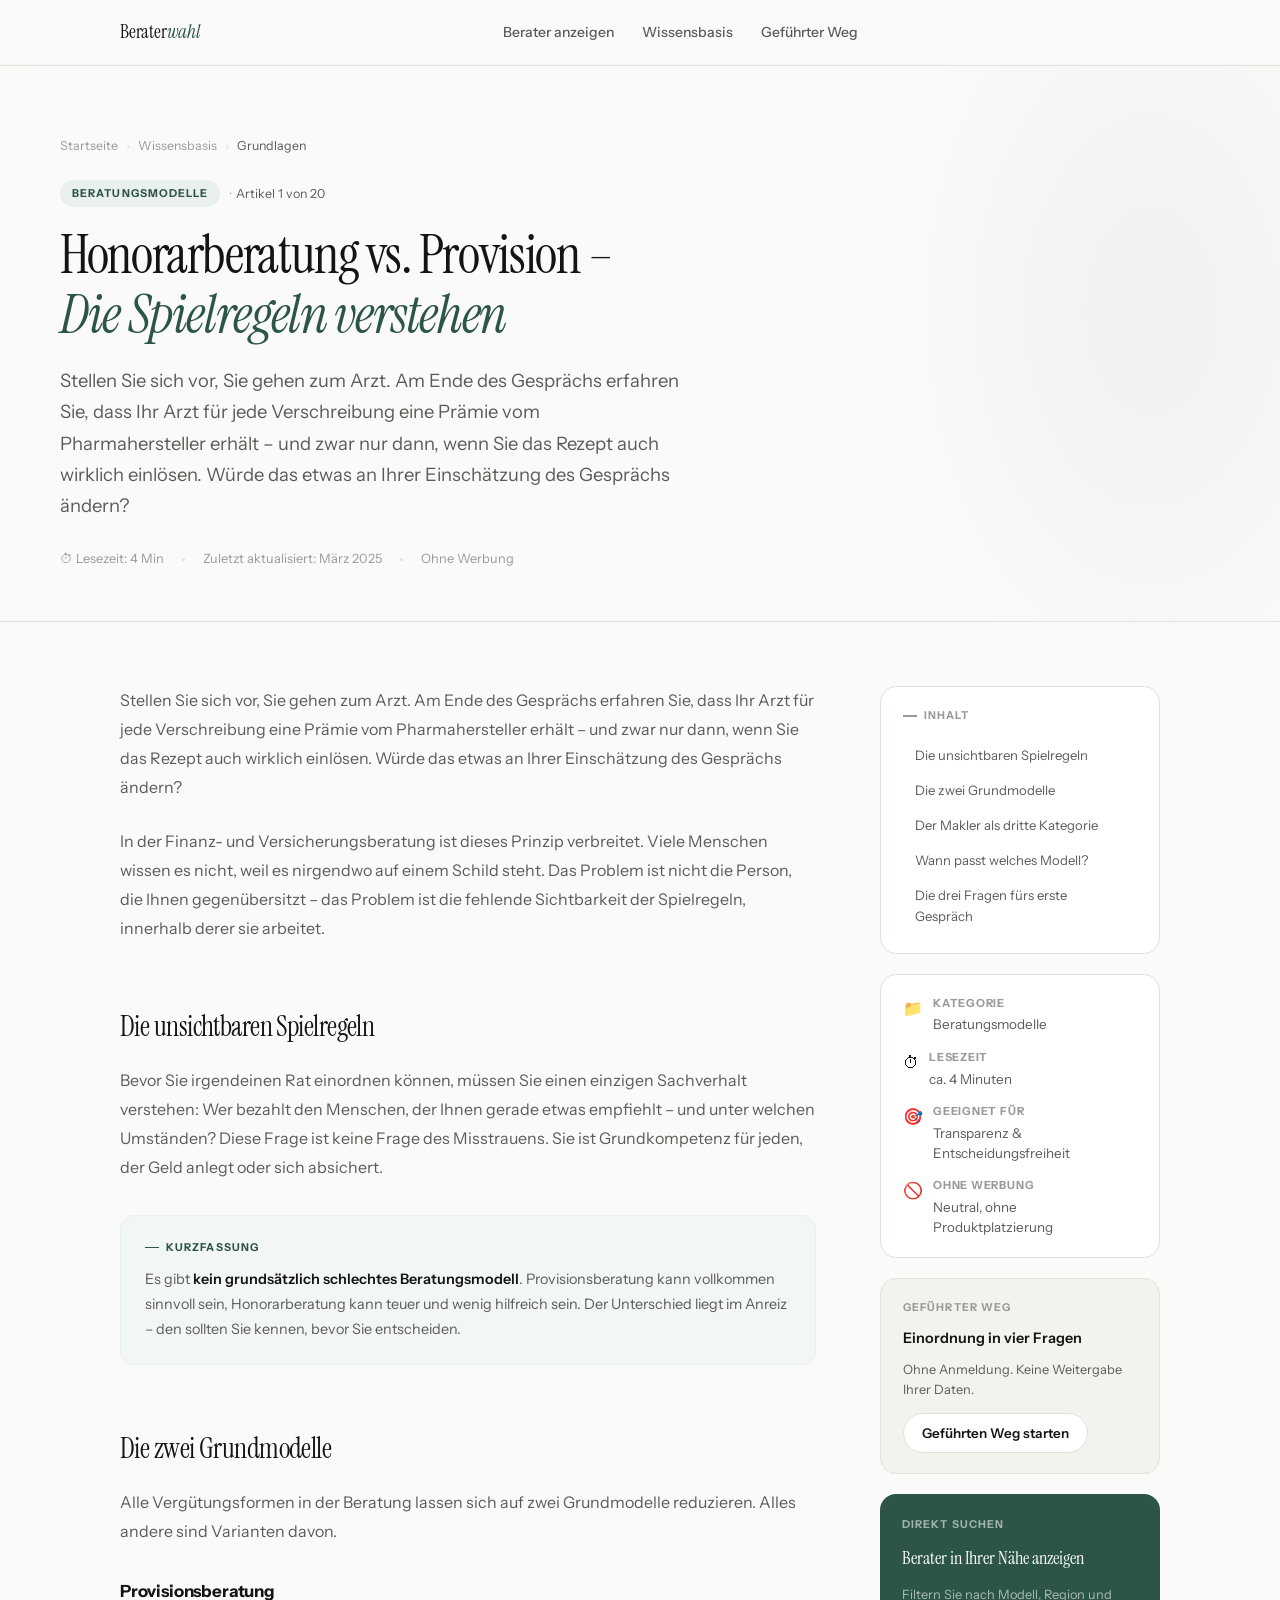
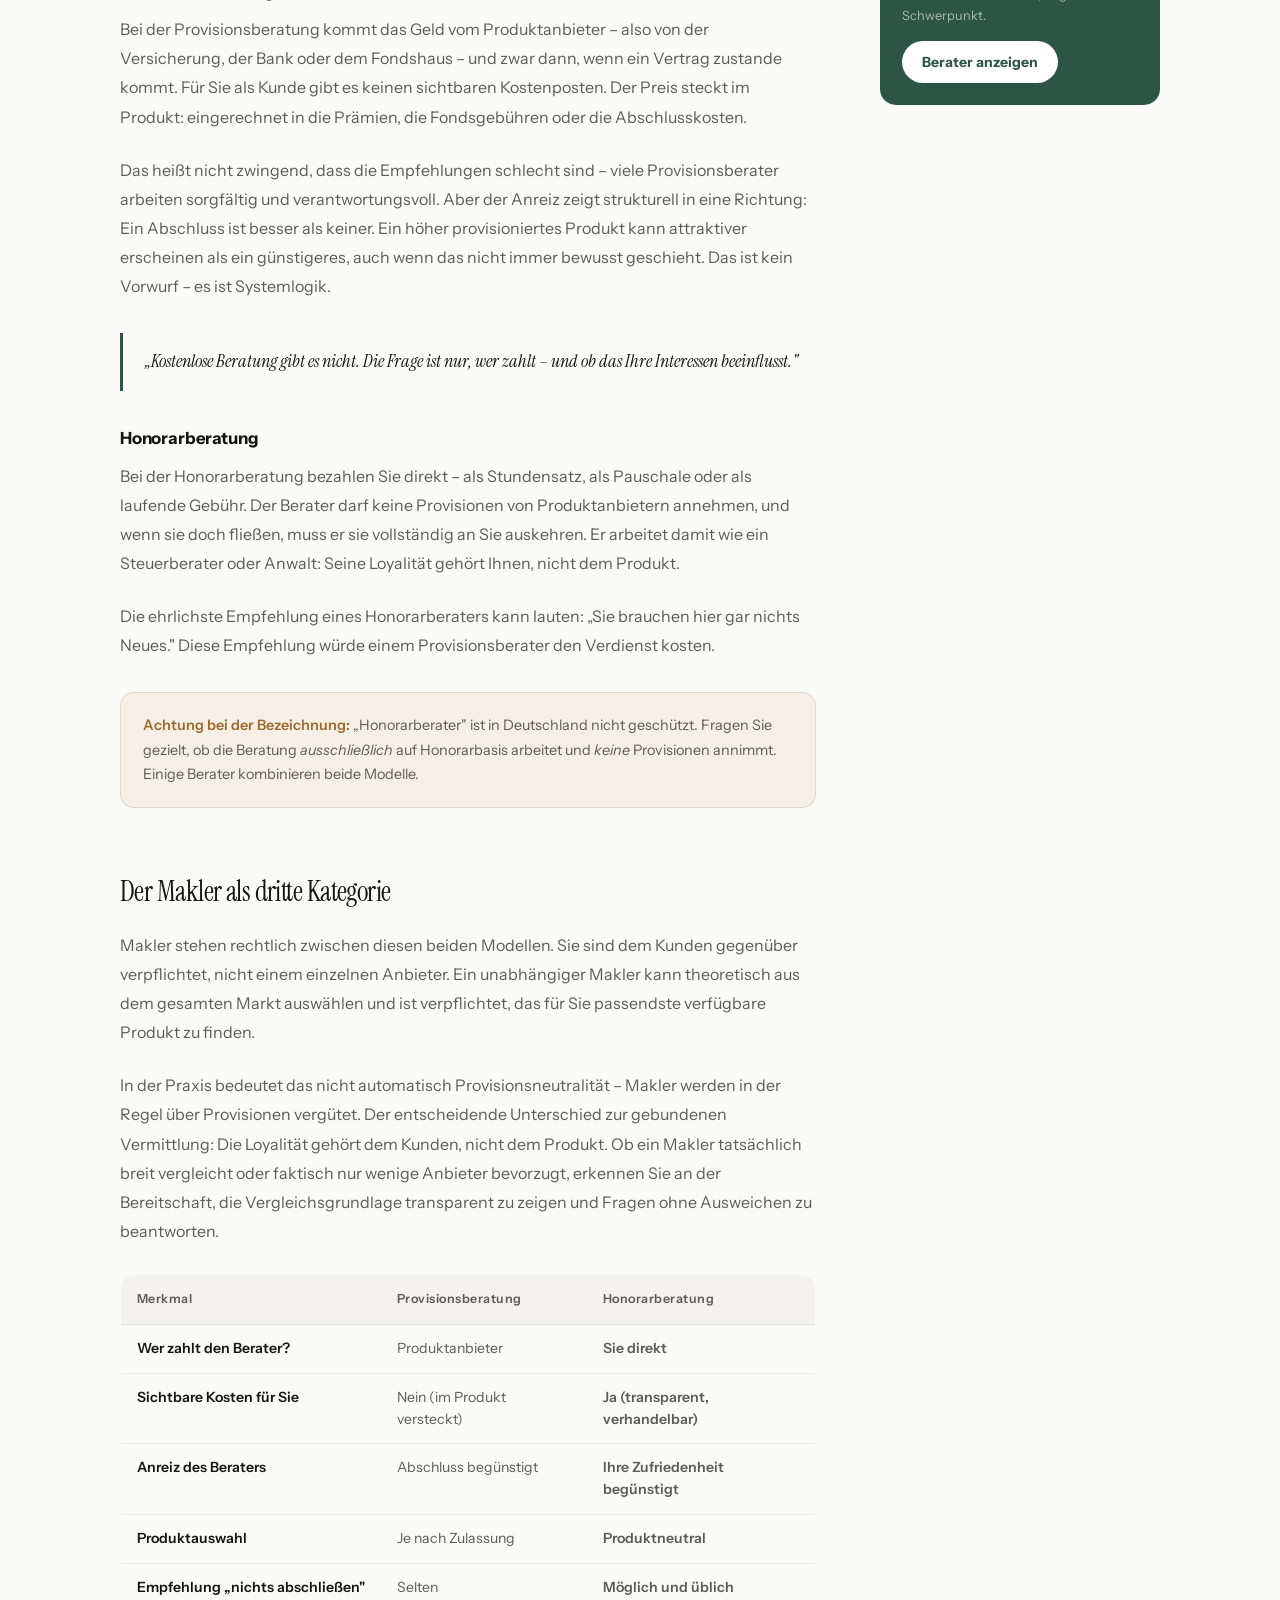
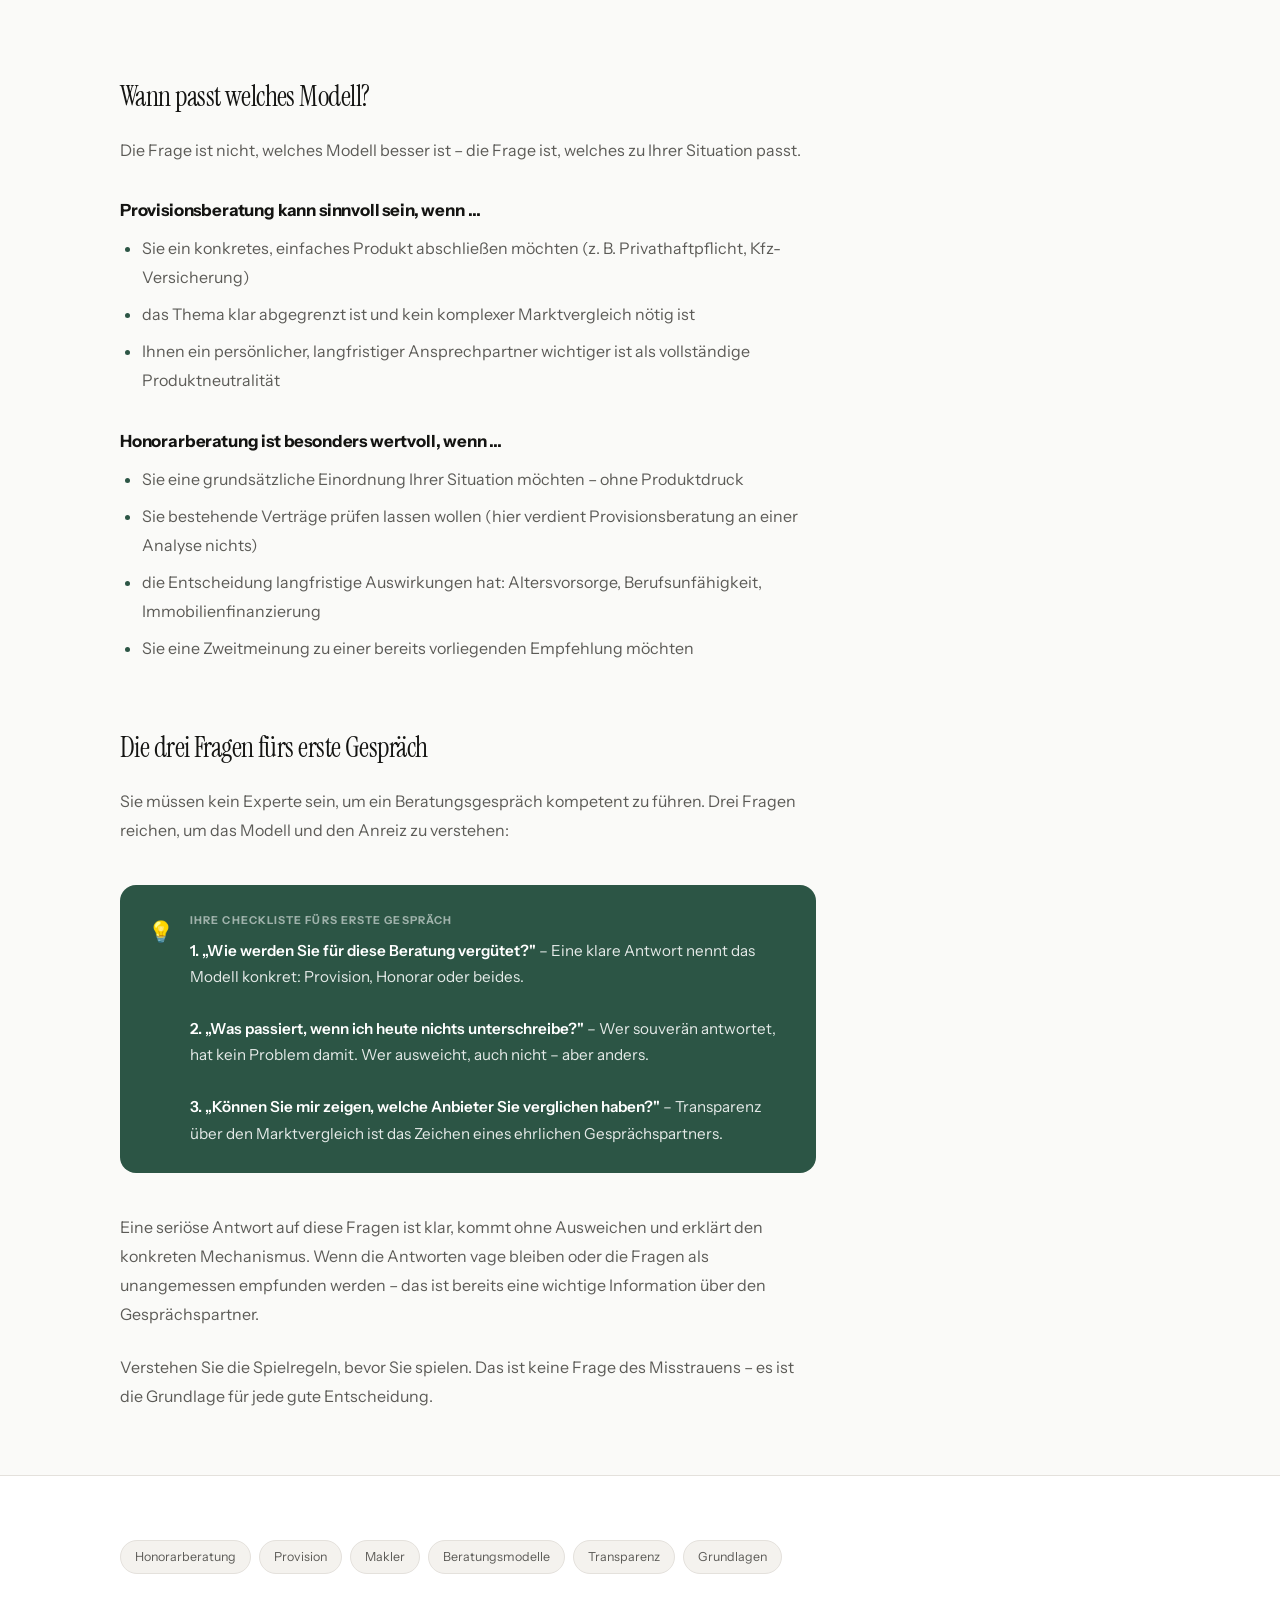
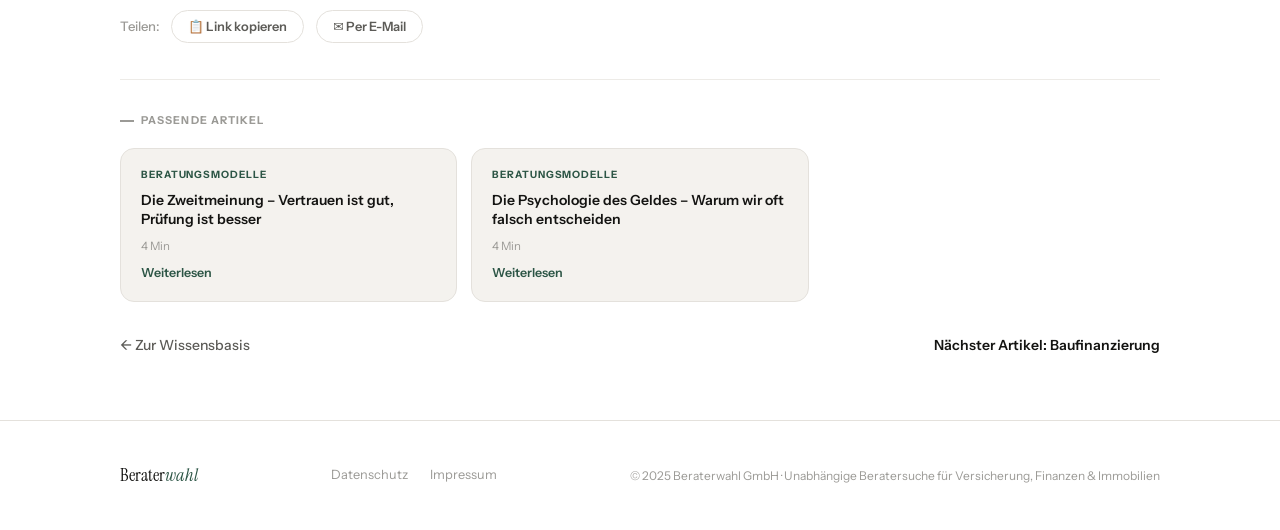
==== commit d70b89ab: "Add files via upload" ====
--- a/article.html
+++ b/article.html
@@ -269,7 +269,7 @@
         <a href="#">Datenschutz</a>
         <a href="#">Impressum</a>
       </div>
-      <small>© 2025 Beraterwahl GmbH</small>
+      <small>© 2025 Beraterwahl GmbH · Unabhängige Beratersuche für Versicherung, Finanzen & Immobilien</small>
     </div>
   </div>
 </footer>
